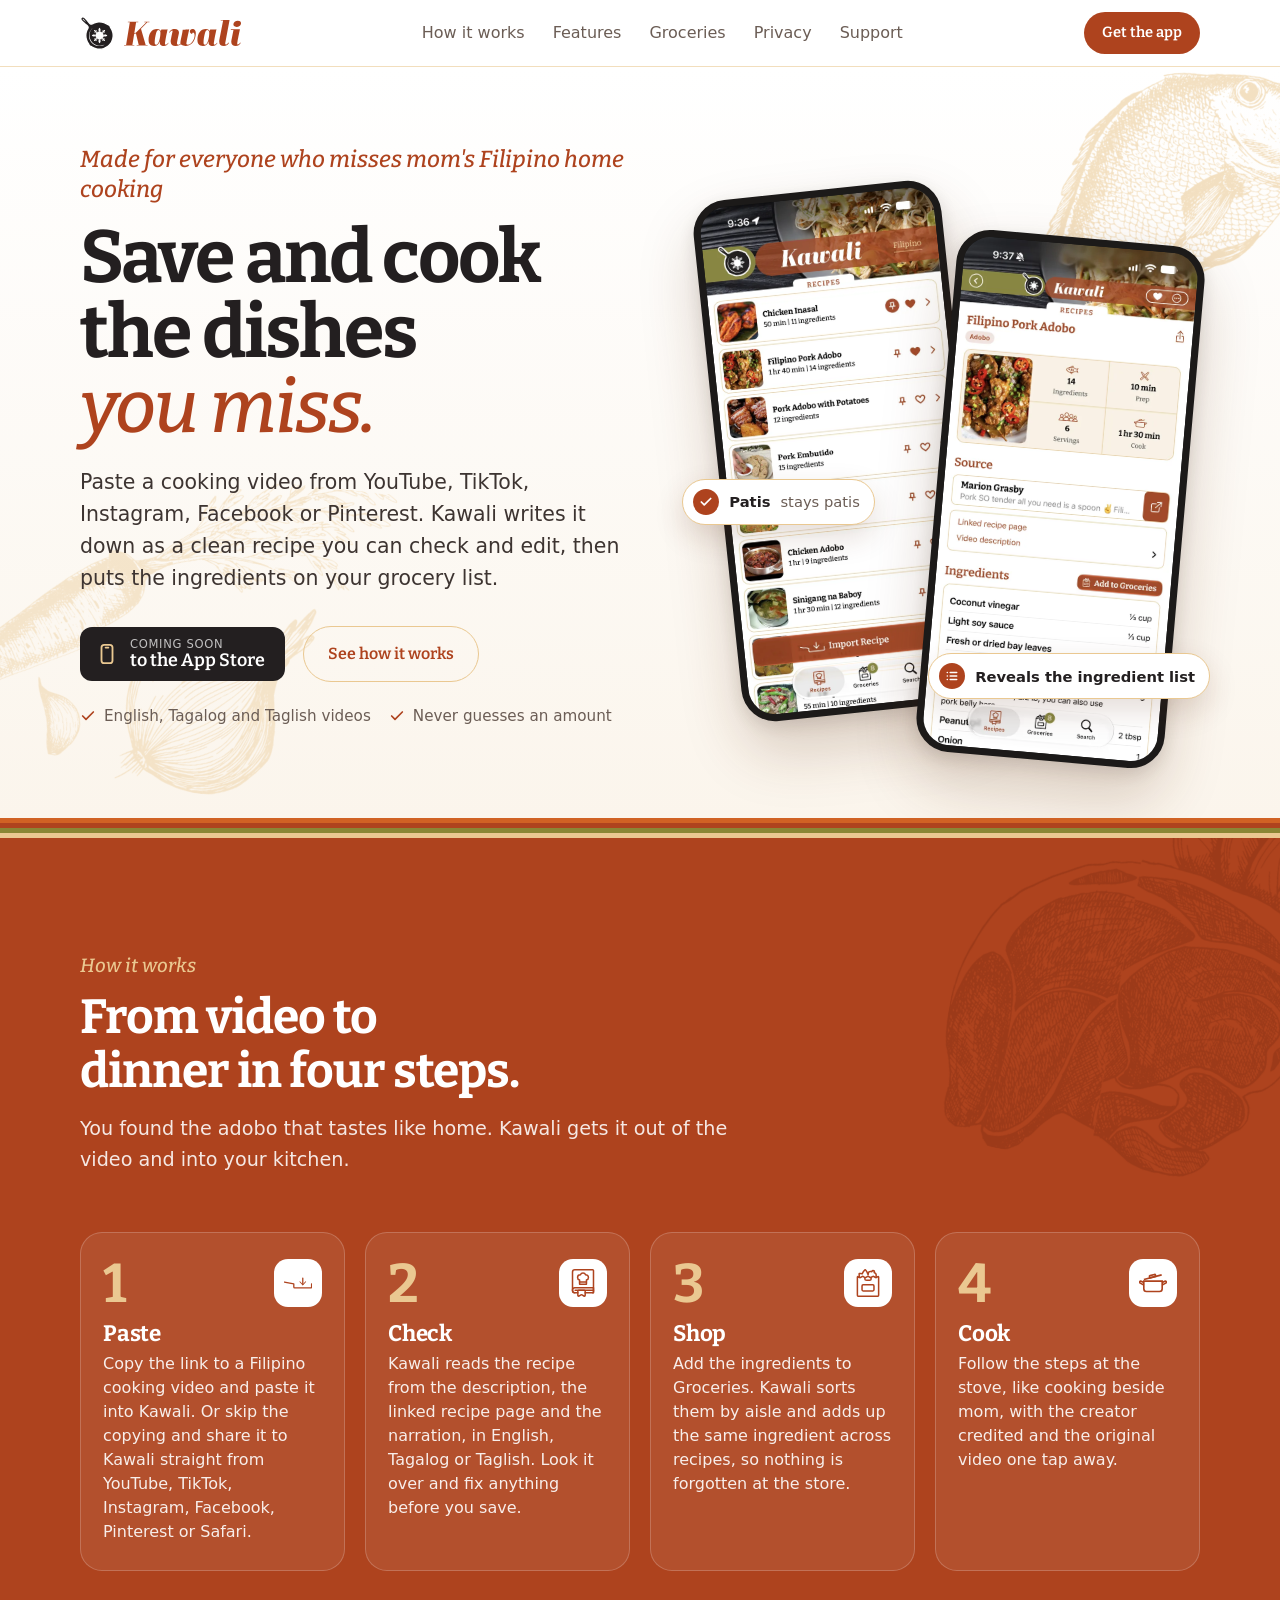
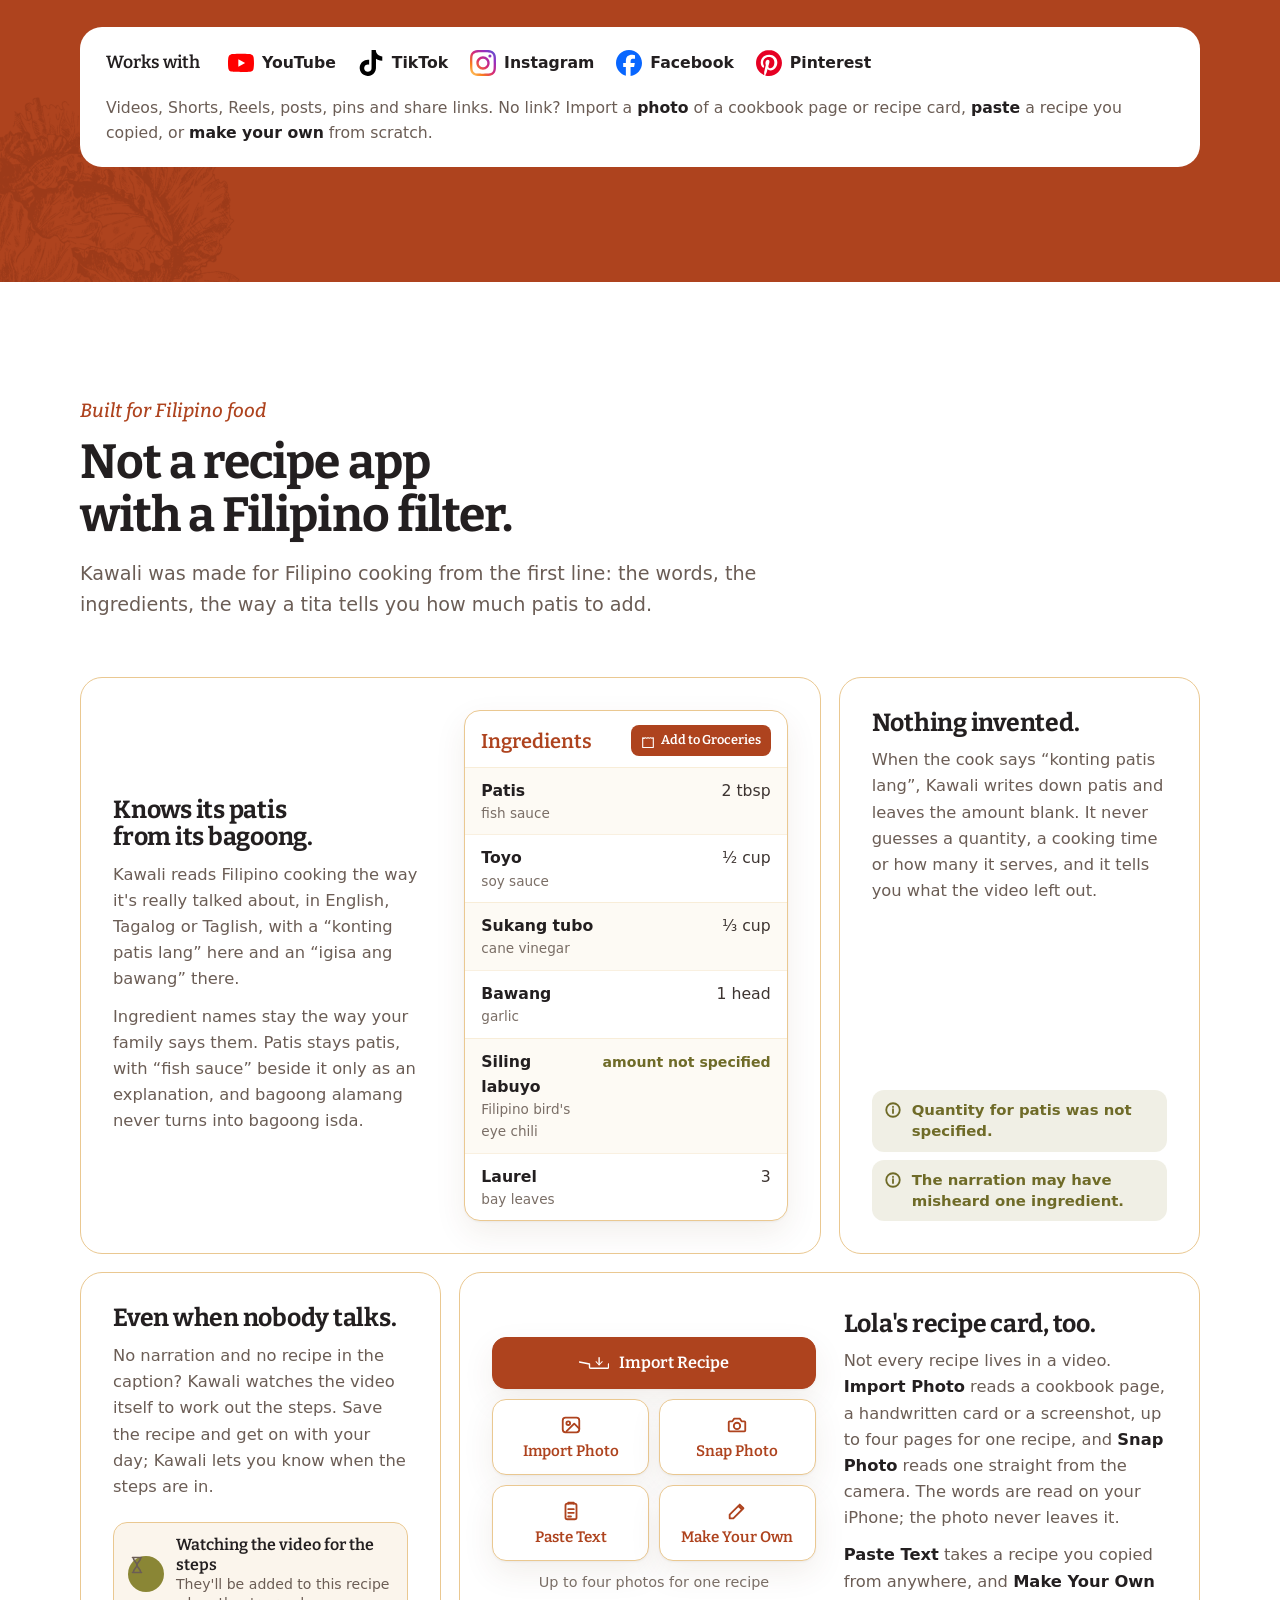
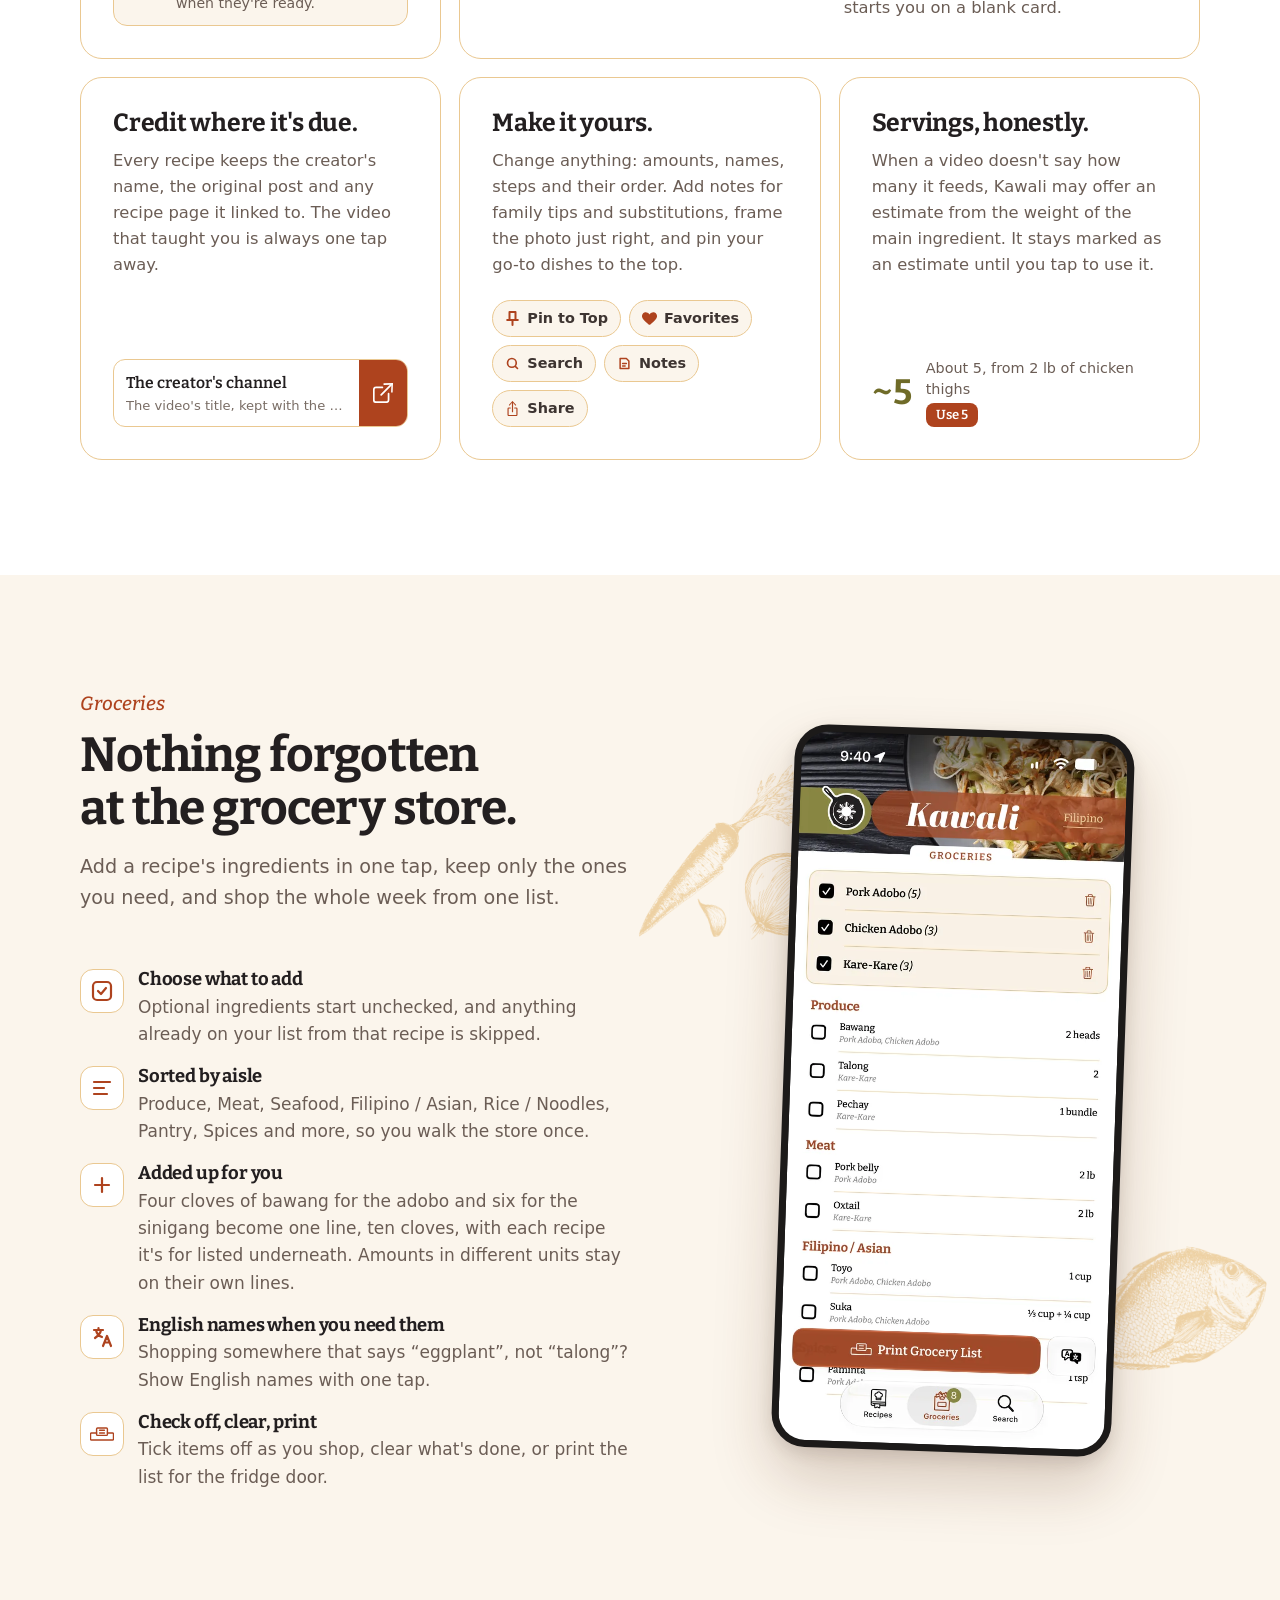
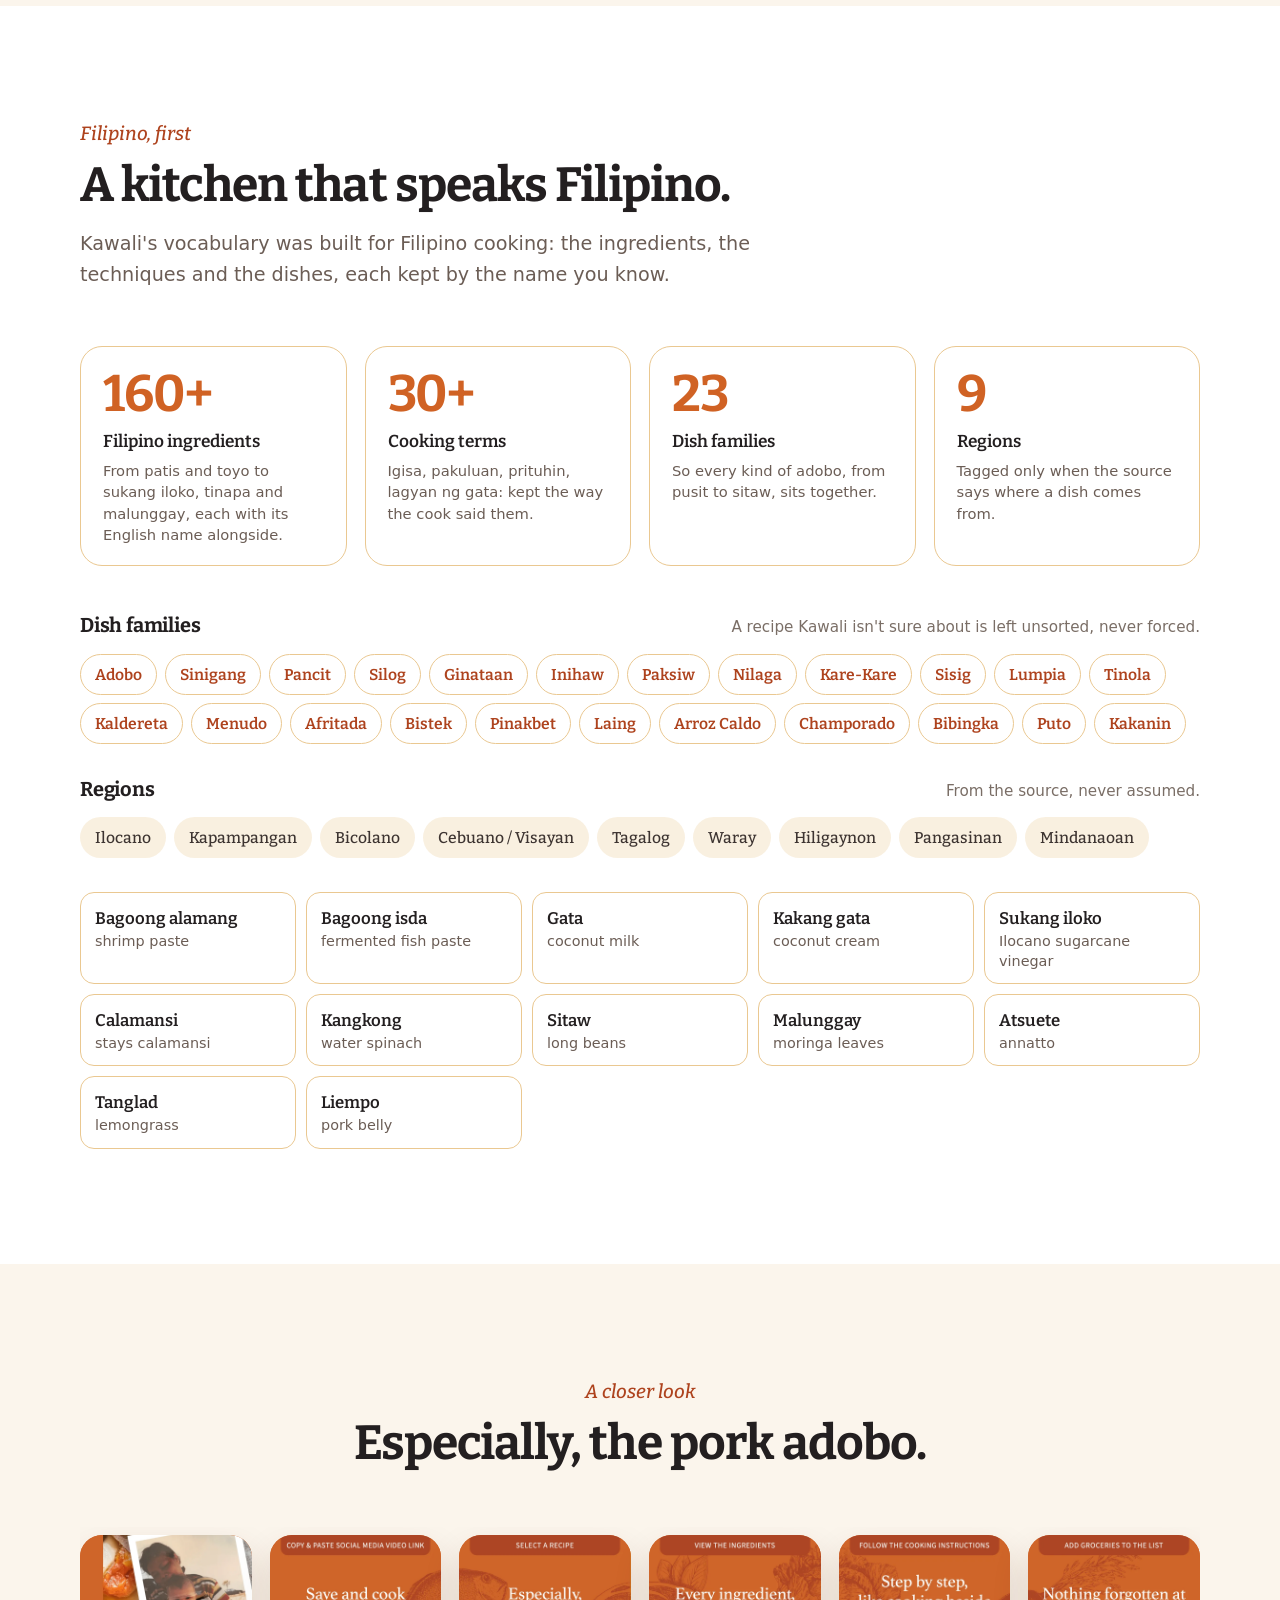
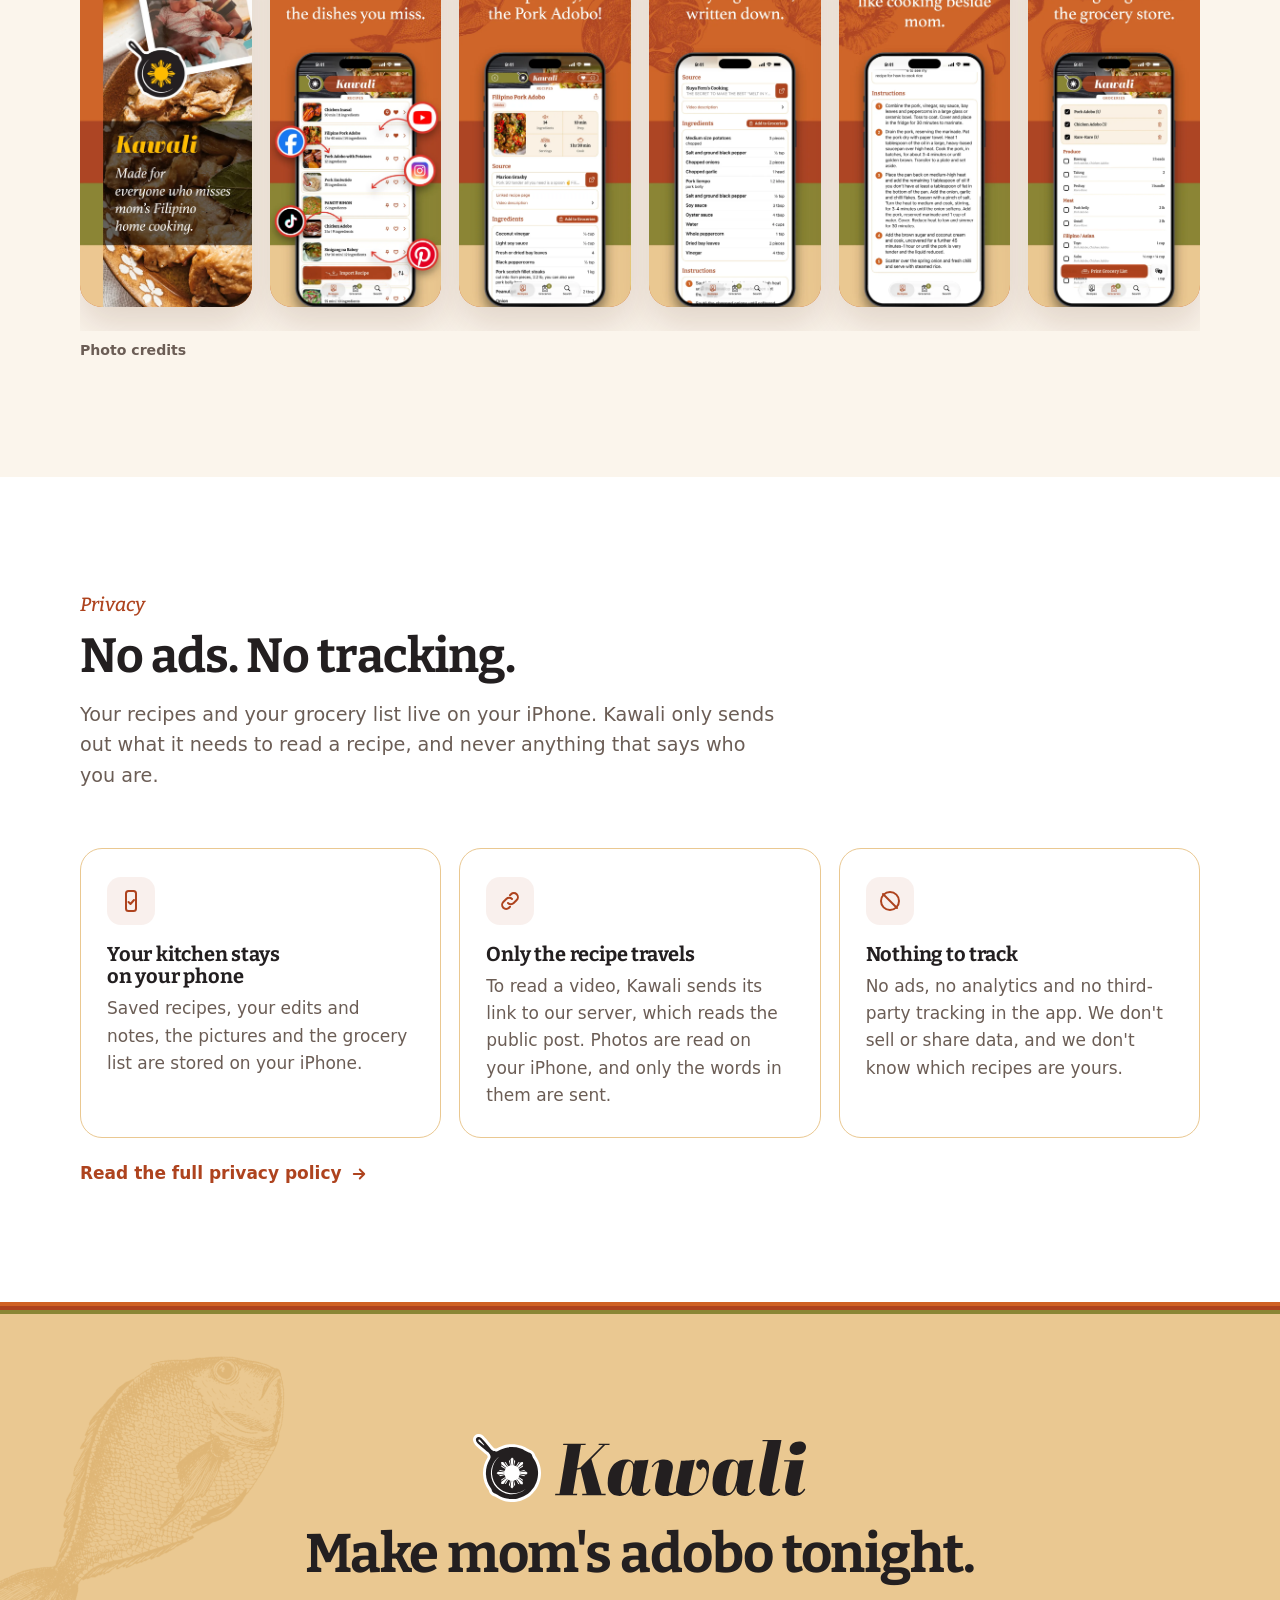
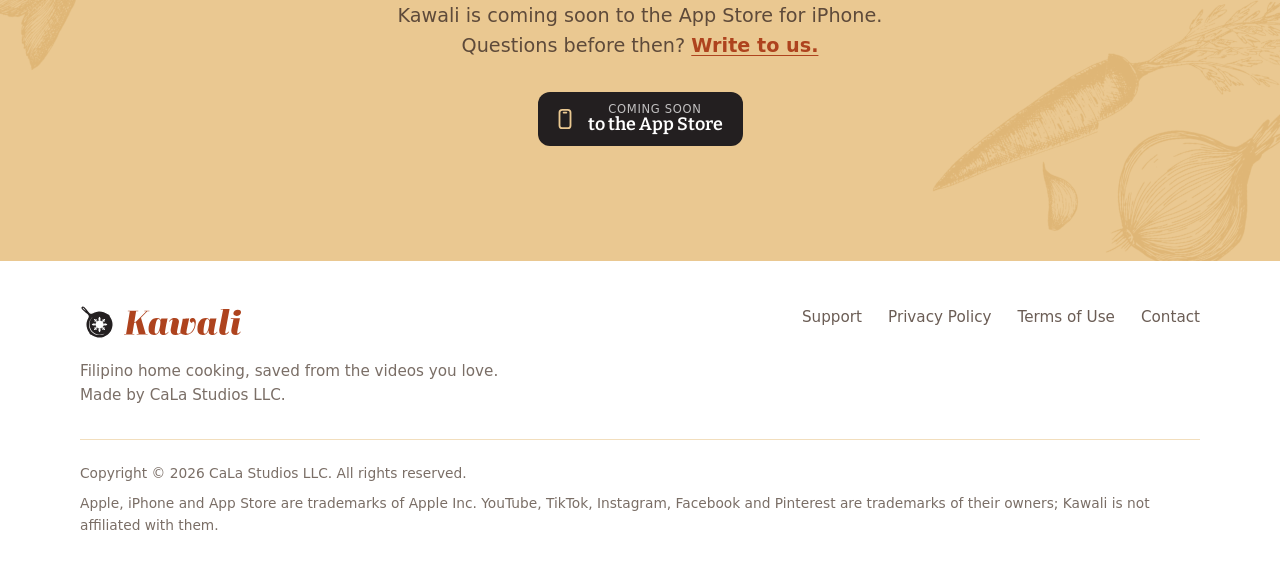
==== index.html @ b2648a49 "Hero: "Paste a cooking video", not "a Filipino cooking video" Kawali started with Filipino dishes bu" ====
<!DOCTYPE html>
<html lang="en">
<head>
  <meta charset="utf-8">
  <meta name="viewport" content="width=device-width, initial-scale=1, viewport-fit=cover">
  <title>Kawali – Save Filipino recipes from cooking videos</title>
  <meta name="description" content="Kawali turns Filipino cooking videos from YouTube, TikTok, Instagram, Facebook and Pinterest into clean recipes you can edit, and a grocery list sorted by aisle. Patis stays patis, and an amount the video never gave is never guessed.">
  <link rel="canonical" href="https://kawali.app/">
  <meta name="theme-color" content="#ffffff">

  <meta property="og:type" content="website">
  <meta property="og:site_name" content="Kawali">
  <meta property="og:title" content="Kawali – Save and cook the Filipino dishes you miss">
  <meta property="og:description" content="Paste a Filipino cooking video and Kawali writes it down as a clean recipe, then puts the ingredients on your grocery list. Made for everyone who misses mom's home cooking.">
  <meta property="og:url" content="https://kawali.app/">
  <meta property="og:image" content="https://kawali.app/assets/img/og-image.jpg">
  <meta property="og:image:width" content="1200">
  <meta property="og:image:height" content="630">
  <meta property="og:image:alt" content="Kawali: save and cook the Filipino dishes you miss, shown on an iPhone with a Filipino Pork Adobo recipe">
  <meta name="twitter:card" content="summary_large_image">
  <meta name="twitter:title" content="Kawali – Save and cook the Filipino dishes you miss">
  <meta name="twitter:description" content="Filipino cooking videos, turned into recipes you can edit and a grocery list sorted by aisle.">
  <meta name="twitter:image" content="https://kawali.app/assets/img/og-image.jpg">

  <link rel="icon" href="/assets/img/icon-32.png" sizes="32x32" type="image/png">
  <link rel="icon" href="/assets/img/icon-16.png" sizes="16x16" type="image/png">
  <link rel="apple-touch-icon" href="/assets/img/icon-180.png">
  <link rel="manifest" href="/site.webmanifest">
  <link rel="preload" href="/assets/fonts/bitter-bold.woff2" as="font" type="font/woff2" crossorigin>
  <link rel="preload" href="/assets/fonts/bitter-medium-italic.woff2" as="font" type="font/woff2" crossorigin>
  <link rel="stylesheet" href="/assets/css/site.css">

  <script type="application/ld+json">
  {
    "@context": "https://schema.org",
    "@type": "SoftwareApplication",
    "name": "Kawali",
    "operatingSystem": "iOS 26.2 or later",
    "applicationCategory": "LifestyleApplication",
    "description": "Kawali turns Filipino cooking videos from YouTube, TikTok, Instagram, Facebook and Pinterest into structured, editable recipes and a grocery checklist, keeping Filipino ingredient names and never inventing amounts the source did not give.",
    "url": "https://kawali.app/",
    "image": "https://kawali.app/assets/img/icon-512.png",
    "author": { "@type": "Organization", "name": "CaLa Studios LLC", "email": "support@calastudios.app" }
  }
  </script>
</head>
<body>
  <a class="skip-link" href="#main">Skip to content</a>

  <header class="site-header">
    <div class="container nav">
      <a class="nav-brand logo" href="/" aria-label="Kawali home">
        <img class="logo-pan" src="/assets/img/pan.svg" alt="" width="34" height="34">
        <span class="wordmark" role="img" aria-label="Kawali"></span>
      </a>
      <ul class="nav-links" id="nav-links">
        <li><a href="#how">How it works</a></li>
        <li><a href="#features">Features</a></li>
        <li><a href="#groceries">Groceries</a></li>
        <li><a href="#privacy">Privacy</a></li>
        <li><a href="/support">Support</a></li>
      </ul>
      <div class="nav-cta">
        <a class="btn btn-primary btn-sm" href="#download">Get the app</a>
        <button class="nav-toggle" type="button" aria-controls="nav-links" aria-expanded="false" aria-label="Menu"><span></span></button>
      </div>
    </div>
  </header>

  <main id="main">

    <!-- ============ Hero ============ -->
    <section class="hero">
      <div class="hero-bg" aria-hidden="true">
        <span class="sketch sketch--fish"></span>
        <span class="sketch sketch--produce"></span>
      </div>
      <div class="container hero-grid">
        <div class="hero-copy">
          <span class="eyebrow">Made for everyone who misses mom's Filipino home cooking</span>
          <h1>Save and cook the dishes <span class="accent">you miss.</span></h1>
          <p class="hero-sub">Paste a cooking video from YouTube, TikTok, Instagram, Facebook or Pinterest. Kawali writes it down as a clean recipe you can check and edit, then puts the ingredients on your grocery list.</p>
          <div class="hero-cta">
            <span class="store-soon" data-store>
              <svg viewBox="0 0 24 24" fill="none" stroke="currentColor" stroke-width="2" stroke-linecap="round" stroke-linejoin="round" aria-hidden="true"><rect x="6" y="2" width="12" height="20" rx="3"/><path d="M10.5 5h3"/></svg>
              <span><small>Coming soon</small><strong>to the App Store</strong></span>
            </span>
            <a class="btn btn-ghost" href="#how">See how it works</a>
          </div>
          <ul class="hero-meta">
            <li><svg viewBox="0 0 24 24" fill="none" stroke="currentColor" stroke-width="2.5" stroke-linecap="round" stroke-linejoin="round" aria-hidden="true"><path d="M20 6 9 17l-5-5"/></svg>English, Tagalog and Taglish videos</li>
            <li><svg viewBox="0 0 24 24" fill="none" stroke="currentColor" stroke-width="2.5" stroke-linecap="round" stroke-linejoin="round" aria-hidden="true"><path d="M20 6 9 17l-5-5"/></svg>Never guesses an amount</li>
          </ul>
        </div>
        <div class="hero-visual" aria-hidden="true">
          <div class="phone phone--a"><img src="/assets/img/screen-home.webp" alt="" width="600" height="1304" fetchpriority="high"></div>
          <div class="phone phone--b"><img src="/assets/img/screen-recipe.webp" alt="" width="600" height="1304" fetchpriority="high"></div>
          <div class="chip chip--tl"><span class="dot"><svg viewBox="0 0 24 24" fill="none" stroke="currentColor" stroke-width="3" stroke-linecap="round" stroke-linejoin="round"><path d="M20 6 9 17l-5-5"/></svg></span>Patis <em>stays patis</em></div>
          <div class="chip chip--br"><span class="dot"><svg viewBox="0 0 24 24" fill="none" stroke="currentColor" stroke-width="2.8" stroke-linecap="round" stroke-linejoin="round"><path d="M9 6h11M9 12h11M9 18h11M4 6h.01M4 12h.01M4 18h.01"/></svg></span>Reveals the ingredient list</div>
        </div>
      </div>
    </section>
    <div class="stripes" aria-hidden="true"></div>

    <!-- ============ Four steps ============ -->
    <section class="section steps" id="how">
      <span class="sketch sketch--pork" aria-hidden="true"></span>
      <span class="sketch sketch--cabbage" aria-hidden="true"></span>
      <div class="container">
        <div class="section-head">
          <span class="eyebrow eyebrow--light">How it works</span>
          <h2 class="title">From video to dinner in four steps.</h2>
          <p class="lede">You found the adobo that tastes like home. Kawali gets it out of the video and into your kitchen.</p>
        </div>
        <ol class="steps-grid">
          <li class="step reveal">
            <div class="step-head">
              <span class="step-num">1</span>
              <span class="step-icon"><svg aria-hidden="true" viewBox="0 0 150.49 57.16"><path fill="none" stroke="currentColor" stroke-linecap="round" stroke-linejoin="round" stroke-width="7" d="M148.24,33.3v16.4c0,2.88-2.33,5.21-5.21,5.21H57.9c-2.88,0-5.21-2.33-5.21-5.21v-16.4L2.25,23.44"/><line fill="none" stroke="currentColor" stroke-linecap="round" stroke-linejoin="round" stroke-width="7" x1="100.91" y1="2.25" x2="100.91" y2="36.85"/><polygon fill="currentColor" points="82.5 21.94 85.8 18.87 100.9 35.12 116.01 18.87 119.31 21.94 100.9 41.73 82.5 21.94"/></svg></span>
            </div>
            <h3>Paste</h3>
            <p>Copy the link to a Filipino cooking video and paste it into Kawali. Or skip the copying and share it to Kawali straight from YouTube, TikTok, Instagram, Facebook, Pinterest or Safari.</p>
          </li>
          <li class="step reveal">
            <div class="step-head">
              <span class="step-num">2</span>
              <span class="step-icon"><svg aria-hidden="true" viewBox="0 0 50.84 63.32"><path stroke-linejoin="round" fill="none" stroke="currentColor" stroke-linecap="round" stroke-width="3.42" d="M47.25,53.93c1.04,0,1.89-.84,1.89-1.89V3.64c0-1.07-.86-1.93-1.93-1.93H6.89C4.03,1.71,1.71,4.03,1.71,6.89v41.85c0,2.86,2.32,5.19,5.19,5.19"/><path stroke-linejoin="round" fill="none" stroke="currentColor" stroke-linecap="round" stroke-width="3.42" d="M30.37,53.93h18.76v-11.74H6.82c-2.83,0-5.12,2.29-5.12,5.12v1.4c0,2.89,2.34,5.23,5.23,5.23h6.81"/><line fill="none" stroke="currentColor" stroke-linecap="round" stroke-width="3.42" x1="49.14" y1="48.06" x2="7.69" y2="48.06"/><path fill="none" stroke="currentColor" stroke-linecap="round" stroke-width="3.42" d="M28.34,61.62l-5.08-2.93c-.74-.43-1.66-.43-2.41,0l-5.08,2.93c-1.12,0-2.03-.91-2.03-2.03v-9.5c0-1.12.91-2.03,2.03-2.03h12.57c1.12,0,2.03.91,2.03,2.03v9.5c0,1.12-.91,2.03-2.03,2.03Z"/><path stroke-linejoin="round" fill="none" stroke="currentColor" stroke-linecap="round" stroke-width="3.42" d="M37.71,19.12c0-3.39-2.75-6.14-6.14-6.14-.12,0-.24.01-.36.02-.85-2.38-3.11-4.08-5.78-4.08s-4.93,1.7-5.78,4.08c-.12,0-.24-.02-.36-.02-3.39,0-6.14,2.75-6.14,6.14,0,2.83,1.91,5.2,4.52,5.92v9.47h15.54v-9.47c2.6-.71,4.52-3.09,4.52-5.92Z"/><line stroke-linejoin="round" fill="none" stroke="currentColor" stroke-linecap="round" stroke-width="3.42" x1="17.65" y1="29.66" x2="33.19" y2="29.66"/></svg></span>
            </div>
            <h3>Check</h3>
            <p>Kawali reads the recipe from the description, the linked recipe page and the narration, in English, Tagalog or Taglish. Look it over and fix anything before you save.</p>
          </li>
          <li class="step reveal">
            <div class="step-head">
              <span class="step-num">3</span>
              <span class="step-icon"><svg aria-hidden="true" viewBox="0 0 51.46 63.32"><path fill="none" stroke="currentColor" stroke-linecap="round" stroke-linejoin="round" stroke-width="3.42" d="M6.58,18.71c-.7-2.8-1.27-5.57-.66-8.53,2.33-.35,4.5-.12,6.87.35,1.08-3.24,3.08-5.98,5.58-8.36.57-.54,1.24-.65,1.84-.08,2.37,2.21,4.64,7.78,5.8,10.78.44-6.89,4.13-7.02,4.13-7.02,1.96-.44,2.15.03,4.09.32.31-.8,1.93-2.72,2.67-2.88.35-.08,3.38,1.5,3.29,1.82-.1.37,0,2.39-.4,3.03,2.27,1.09,3.93,1.51,4.19,3.88.51,2.22.14,4.86-.03,7.02"/><path fill="none" stroke="currentColor" stroke-linecap="round" stroke-linejoin="round" stroke-width="3.42" d="M1.71,59.61c0,1.1.9,2.01,2.01,2.01h44.03c1.1,0,2.01-.9,2.01-2.01V18.17c0-1.1-.79-1.57-1.75-1.03l-2.74,1.53c-.96.54-2.53.52-3.48-.05l-2.42-1.44c-.95-.56-2.51-.58-3.47-.03l-2.63,1.5c-.96.55-2.52.53-3.46-.04l-2.34-1.41c-.95-.57-2.5-.58-3.45-.02l-2.88,1.69c-.95.56-2.49.52-3.41-.09l-2.29-1.51c-.92-.61-2.43-.6-3.35,0l-2.78,1.85c-.92.61-2.41.6-3.32-.03l-2.61-1.8c-.91-.63-1.65-.24-1.65.87v41.44Z"/><path fill="none" stroke="currentColor" stroke-linecap="round" stroke-linejoin="round" stroke-width="3.42" d="M18.99,19.62c-.12,0-.23.05-.23.12v3.63c0,2.12,1.66,2.12,3.91,2.12h7.02c2.16,0,2.99-.95,2.99-2.12v-3.66c0-.05-.07-.09-.17-.09"/><rect fill="none" stroke="currentColor" stroke-linecap="round" stroke-linejoin="round" stroke-width="3.42" x="12.23" y="35.8" width="26.99" height="13.8" rx="2.41" ry="2.41"/></svg></span>
            </div>
            <h3>Shop</h3>
            <p>Add the ingredients to Groceries. Kawali sorts them by aisle and adds up the same ingredient across recipes, so nothing is forgotten at the store.</p>
          </li>
          <li class="step reveal">
            <div class="step-head">
              <span class="step-num">4</span>
              <span class="step-icon"><svg aria-hidden="true" viewBox="0 0 75.43 49.55"><path fill="none" stroke="currentColor" stroke-width="4.4" d="M12.97,19.69h49.48v20.82c0,4-3.24,7.24-7.24,7.24H20.21c-4,0-7.24-3.24-7.24-7.24v-20.82h0Z"/><path fill="none" stroke="currentColor" stroke-width="4.4" d="M12.97,29.98l-9.61-4.88c-1.41-.71-1.97-2.43-1.26-3.84h0c.71-1.41,2.43-1.97,3.84-1.26l7.02,3.56"/><path fill="none" stroke="currentColor" stroke-width="4.4" d="M62.45,29.98l9.61-4.88c1.41-.71,1.97-2.43,1.26-3.84h0c-.71-1.41-2.43-1.97-3.84-1.26l-7.02,3.56"/><line fill="none" stroke="currentColor" stroke-width="4.4" x1="13.14" y1="15.19" x2="61.06" y2="2.86"/><path fill="none" stroke="currentColor" stroke-width="4.4" d="M30.23,3.31h12.3c1.2,0,2.17.97,2.17,2.17v3.64h-16.64v-3.64c0-1.2.97-2.17,2.17-2.17Z" transform="translate(-.4 9.26) rotate(-14.43)"/></svg></span>
            </div>
            <h3>Cook</h3>
            <p>Follow the steps at the stove, like cooking beside mom, with the creator credited and the original video one tap away.</p>
          </li>
        </ol>

        <div class="works reveal">
          <span class="works-label">Works with</span>
          <ul class="platforms">
            <li><svg style="color:#ff0000" fill="currentColor" aria-hidden="true" viewBox="0 0 24 24"><path d="M23.498 6.186a3.016 3.016 0 0 0-2.122-2.136C19.505 3.545 12 3.545 12 3.545s-7.505 0-9.377.505A3.017 3.017 0 0 0 .502 6.186C0 8.07 0 12 0 12s0 3.93.502 5.814a3.016 3.016 0 0 0 2.122 2.136c1.871.505 9.376.505 9.376.505s7.505 0 9.377-.505a3.015 3.015 0 0 0 2.122-2.136C24 15.93 24 12 24 12s0-3.93-.502-5.814zM9.545 15.568V8.432L15.818 12l-6.273 3.568z"/></svg>YouTube</li>
            <li><svg style="color:#000000" fill="currentColor" aria-hidden="true" viewBox="0 0 24 24"><path d="M12.525.02c1.31-.02 2.61-.01 3.91-.02.08 1.53.63 3.09 1.75 4.17 1.12 1.11 2.7 1.62 4.24 1.79v4.03c-1.44-.05-2.89-.35-4.2-.97-.57-.26-1.1-.59-1.62-.93-.01 2.92.01 5.84-.02 8.75-.08 1.4-.54 2.79-1.35 3.94-1.31 1.92-3.58 3.17-5.91 3.21-1.43.08-2.86-.31-4.08-1.03-2.02-1.19-3.44-3.37-3.65-5.71-.02-.5-.03-1-.01-1.49.18-1.9 1.12-3.72 2.58-4.96 1.66-1.44 3.98-2.13 6.15-1.72.02 1.48-.04 2.96-.04 4.44-.99-.32-2.15-.23-3.02.37-.63.41-1.11 1.04-1.36 1.75-.21.51-.15 1.07-.14 1.61.24 1.64 1.82 3.02 3.5 2.87 1.12-.01 2.19-.66 2.77-1.61.19-.33.4-.67.41-1.06.1-1.79.06-3.57.07-5.36.01-4.03-.01-8.05.02-12.07z"/></svg>TikTok</li>
            <li><svg aria-hidden="true" viewBox="0 0 24 24"><defs><linearGradient id="ig-grad" x1="0" y1="1" x2="1" y2="0"><stop offset="0" stop-color="#feda75"/><stop offset=".25" stop-color="#fa7e1e"/><stop offset=".5" stop-color="#d62976"/><stop offset=".75" stop-color="#962fbf"/><stop offset="1" stop-color="#4f5bd5"/></linearGradient></defs><path fill="url(#ig-grad)" d="M7.0301.084c-1.2768.0602-2.1487.264-2.911.5634-.7888.3075-1.4575.72-2.1228 1.3877-.6652.6677-1.075 1.3368-1.3802 2.127-.2954.7638-.4956 1.6365-.552 2.914-.0564 1.2775-.0689 1.6882-.0626 4.947.0062 3.2586.0206 3.6671.0825 4.9473.061 1.2765.264 2.1482.5635 2.9107.308.7889.72 1.4573 1.388 2.1228.6679.6655 1.3365 1.0743 2.1285 1.38.7632.295 1.6361.4961 2.9134.552 1.2773.056 1.6884.069 4.9462.0627 3.2578-.0062 3.668-.0207 4.9478-.0814 1.28-.0607 2.147-.2652 2.9098-.5633.7889-.3086 1.4578-.72 2.1228-1.3881.665-.6682 1.0745-1.3378 1.3795-2.1284.2957-.7632.4966-1.636.552-2.9124.056-1.2809.0692-1.6898.063-4.948-.0063-3.2583-.021-3.6668-.0817-4.9465-.0607-1.2797-.264-2.1487-.5633-2.9117-.3084-.7889-.72-1.4568-1.3876-2.1228C21.2982 1.33 20.628.9208 19.8378.6165 19.074.321 18.2017.1197 16.9244.0645 15.6471.0093 15.236-.005 11.977.0014 8.718.0076 8.31.0215 7.0301.0839m.1402 21.6932c-1.17-.0509-1.8053-.2453-2.2287-.408-.5606-.216-.96-.4771-1.3819-.895-.422-.4178-.6811-.8186-.9-1.378-.1644-.4234-.3624-1.058-.4171-2.228-.0595-1.2645-.072-1.6442-.079-4.848-.007-3.2037.0053-3.583.0607-4.848.05-1.169.2456-1.805.408-2.2282.216-.5613.4762-.96.895-1.3816.4188-.4217.8184-.6814 1.3783-.9003.423-.1651 1.0575-.3614 2.227-.4171 1.2655-.06 1.6447-.072 4.848-.079 3.2033-.007 3.5835.005 4.8495.0608 1.169.0508 1.8053.2445 2.228.408.5608.216.96.4754 1.3816.895.4217.4194.6816.8176.9005 1.3787.1653.4217.3617 1.056.4169 2.2263.0602 1.2655.0739 1.645.0796 4.848.0058 3.203-.0055 3.5834-.061 4.848-.051 1.17-.245 1.8055-.408 2.2294-.216.5604-.4763.96-.8954 1.3814-.419.4215-.8181.6811-1.3783.9-.4224.1649-1.0577.3617-2.2262.4174-1.2656.0595-1.6448.072-4.8493.079-3.2045.007-3.5825-.006-4.848-.0608M16.953 5.5864A1.44 1.44 0 1 0 18.39 4.144a1.44 1.44 0 0 0-1.437 1.4424M5.8385 12.012c.0067 3.4032 2.7706 6.1557 6.173 6.1493 3.4026-.0065 6.157-2.7701 6.1506-6.1733-.0065-3.4032-2.771-6.1565-6.174-6.1498-3.403.0067-6.156 2.771-6.1496 6.1738M8 12.0077a4 4 0 1 1 4.008 3.9921A3.9996 3.9996 0 0 1 8 12.0077"/></svg>Instagram</li>
            <li><svg style="color:#0866ff" fill="currentColor" aria-hidden="true" viewBox="0 0 24 24"><path d="M9.101 23.691v-7.98H6.627v-3.667h2.474v-1.58c0-4.085 1.848-5.978 5.858-5.978.401 0 .955.042 1.468.103a8.68 8.68 0 0 1 1.141.195v3.325a8.623 8.623 0 0 0-.653-.036 26.805 26.805 0 0 0-.733-.009c-.707 0-1.259.096-1.675.309a1.686 1.686 0 0 0-.679.622c-.258.42-.374.995-.374 1.752v1.297h3.919l-.386 2.103-.287 1.564h-3.246v8.245C19.396 23.238 24 18.179 24 12.044c0-6.627-5.373-12-12-12s-12 5.373-12 12c0 5.628 3.874 10.35 9.101 11.647Z"/></svg>Facebook</li>
            <li><svg style="color:#e60023" fill="currentColor" aria-hidden="true" viewBox="0 0 24 24"><path d="M12.017 0C5.396 0 .029 5.367.029 11.987c0 5.079 3.158 9.417 7.618 11.162-.105-.949-.199-2.403.041-3.439.219-.937 1.406-5.957 1.406-5.957s-.359-.72-.359-1.781c0-1.663.967-2.911 2.168-2.911 1.024 0 1.518.769 1.518 1.688 0 1.029-.653 2.567-.992 3.992-.285 1.193.6 2.165 1.775 2.165 2.128 0 3.768-2.245 3.768-5.487 0-2.861-2.063-4.869-5.008-4.869-3.41 0-5.409 2.562-5.409 5.199 0 1.033.394 2.143.889 2.741.099.12.112.225.085.345-.09.375-.293 1.199-.334 1.363-.053.225-.172.271-.401.165-1.495-.69-2.433-2.878-2.433-4.646 0-3.776 2.748-7.252 7.92-7.252 4.158 0 7.392 2.967 7.392 6.923 0 4.135-2.607 7.462-6.233 7.462-1.214 0-2.354-.629-2.758-1.379l-.749 2.848c-.269 1.045-1.004 2.352-1.498 3.146 1.123.345 2.306.535 3.55.535 6.607 0 11.985-5.365 11.985-11.987C23.97 5.39 18.592.026 11.985.026L12.017 0z"/></svg>Pinterest</li>
          </ul>
          <p class="works-more">Videos, Shorts, Reels, posts, pins and share links. No link? Import a <strong>photo</strong> of a cookbook page or recipe card, <strong>paste</strong> a recipe you copied, or <strong>make your own</strong> from scratch.</p>
        </div>
      </div>
    </section>

    <!-- ============ Features ============ -->
    <section class="section" id="features">
      <div class="container">
        <div class="section-head">
          <span class="eyebrow">Built for Filipino food</span>
          <h2 class="title">Not a recipe app with a Filipino filter.</h2>
          <p class="lede">Kawali was made for Filipino cooking from the first line: the words, the ingredients, the way a tita tells you how much patis to add.</p>
        </div>

        <div class="bento">
          <article class="card span-4 card--split reveal">
            <div class="card-body">
              <h3>Knows its patis from its bagoong.</h3>
              <p>Kawali reads Filipino cooking the way it's really talked about, in English, Tagalog or Taglish, with a “konting patis lang” here and an “igisa ang bawang” there.</p>
              <p>Ingredient names stay the way your family says them. Patis stays patis, with “fish sauce” beside it only as an explanation, and bagoong alamang never turns into bagoong isda.</p>
            </div>
            <div class="mock" role="img" aria-label="An ingredient list in Kawali: patis 2 tablespoons, toyo half a cup, sukang tubo a third of a cup, bawang 1 head, siling labuyo with its amount not specified, and laurel 3, each with its English name underneath">
              <div class="mock-head">
                <span class="mock-title">Ingredients</span>
                <span class="mock-action"><svg aria-hidden="true" viewBox="0 0 51.46 63.32"><path fill="none" stroke="currentColor" stroke-linecap="round" stroke-linejoin="round" stroke-width="5" d="M1.71,59.61c0,1.1.9,2.01,2.01,2.01h44.03c1.1,0,2.01-.9,2.01-2.01V18.17c0-1.1-.79-1.57-1.75-1.03l-2.74,1.53c-.96.54-2.53.52-3.48-.05l-2.42-1.44c-.95-.56-2.51-.58-3.47-.03l-2.63,1.5c-.96.55-2.52.53-3.46-.04l-2.34-1.41c-.95-.57-2.5-.58-3.45-.02l-2.88,1.69c-.95.56-2.49.52-3.41-.09l-2.29-1.51c-.92-.61-2.43-.6-3.35,0l-2.78,1.85c-.92.61-2.41.6-3.32-.03l-2.61-1.8c-.91-.63-1.65-.24-1.65.87v41.44Z"/></svg>Add to Groceries</span>
              </div>
              <ul class="mock-rows">
                <li><span class="mock-name">Patis<span>fish sauce</span></span><span class="mock-amt">2 tbsp</span></li>
                <li><span class="mock-name">Toyo<span>soy sauce</span></span><span class="mock-amt">½ cup</span></li>
                <li><span class="mock-name">Sukang tubo<span>cane vinegar</span></span><span class="mock-amt">⅓ cup</span></li>
                <li><span class="mock-name">Bawang<span>garlic</span></span><span class="mock-amt">1 head</span></li>
                <li><span class="mock-name">Siling labuyo<span>Filipino bird's eye chili</span></span><span class="mock-missing">amount not specified</span></li>
                <li><span class="mock-name">Laurel<span>bay leaves</span></span><span class="mock-amt">3</span></li>
              </ul>
            </div>
          </article>

          <article class="card span-2 reveal">
            <div class="card-body">
              <h3>Nothing invented.</h3>
              <p>When the cook says “konting patis lang”, Kawali writes down patis and leaves the amount blank. It never guesses a quantity, a cooking time or how many it serves, and it tells you what the video left out.</p>
              <div class="notices" aria-label="Examples of what Kawali flags">
                <span class="notice"><svg viewBox="0 0 24 24" fill="none" stroke="currentColor" stroke-width="2.4" stroke-linecap="round" stroke-linejoin="round" aria-hidden="true"><circle cx="12" cy="12" r="9"/><path d="M12 11v5M12 7.5v.5"/></svg>Quantity for patis was not specified.</span>
                <span class="notice"><svg viewBox="0 0 24 24" fill="none" stroke="currentColor" stroke-width="2.4" stroke-linecap="round" stroke-linejoin="round" aria-hidden="true"><circle cx="12" cy="12" r="9"/><path d="M12 11v5M12 7.5v.5"/></svg>The narration may have misheard one ingredient.</span>
              </div>
            </div>
          </article>

          <article class="card span-2 reveal">
            <div class="card-body">
              <h3>Even when nobody talks.</h3>
              <p>No narration and no recipe in the caption? Kawali watches the video itself to work out the steps. Save the recipe and get on with your day; Kawali lets you know when the steps are in.</p>
              <div class="watching-wrap">
                <div class="watching">
                  <span class="watching-icon"><svg viewBox="0 0 24 24" fill="none" stroke="currentColor" stroke-width="2.2" stroke-linecap="round" stroke-linejoin="round" aria-hidden="true"><path d="M6 2h12M6 22h12M7 2c0 5 5 6 5 10s-5 5-5 10M17 2c0 5-5 6-5 10s5 5 5 10"/></svg></span>
                  <div><strong>Watching the video for the steps</strong><span>They'll be added to this recipe when they're ready.</span></div>
                </div>
              </div>
            </div>
          </article>

          <article class="card span-4 card--split card--split-rev reveal">
            <div class="card-body">
              <h3>Lola's recipe card, too.</h3>
              <p>Not every recipe lives in a video. <strong>Import Photo</strong> reads a cookbook page, a handwritten card or a screenshot, up to four pages for one recipe, and <strong>Snap Photo</strong> reads one straight from the camera. The words are read on your iPhone; the photo never leaves it.</p>
              <p><strong>Paste Text</strong> takes a recipe you copied from anywhere, and <strong>Make Your Own</strong> starts you on a blank card.</p>
            </div>
            <div class="import-ways" aria-hidden="true">
              <span class="import-way import-way--wide"><svg viewBox="0 0 150.49 57.16"><path fill="none" stroke="currentColor" stroke-linecap="round" stroke-linejoin="round" stroke-width="7" d="M148.24,33.3v16.4c0,2.88-2.33,5.21-5.21,5.21H57.9c-2.88,0-5.21-2.33-5.21-5.21v-16.4L2.25,23.44"/><line fill="none" stroke="currentColor" stroke-linecap="round" stroke-width="7" x1="100.91" y1="2.25" x2="100.91" y2="36.85"/><polygon fill="currentColor" points="82.5 21.94 85.8 18.87 100.9 35.12 116.01 18.87 119.31 21.94 100.9 41.73 82.5 21.94"/></svg>Import Recipe</span>
              <span class="import-way"><svg viewBox="0 0 24 24" fill="none" stroke="currentColor" stroke-width="2" stroke-linecap="round" stroke-linejoin="round"><rect x="3" y="4" width="18" height="16" rx="3"/><circle cx="9" cy="10" r="2"/><path d="m21 16-5.5-5.5L7 19"/></svg>Import Photo</span>
              <span class="import-way"><svg viewBox="0 0 24 24" fill="none" stroke="currentColor" stroke-width="2" stroke-linecap="round" stroke-linejoin="round"><path d="M4 8h3l2-3h6l2 3h3a1 1 0 0 1 1 1v9a1 1 0 0 1-1 1H4a1 1 0 0 1-1-1V9a1 1 0 0 1 1-1z"/><circle cx="12" cy="13" r="3.5"/></svg>Snap Photo</span>
              <span class="import-way"><svg viewBox="0 0 24 24" fill="none" stroke="currentColor" stroke-width="2" stroke-linecap="round" stroke-linejoin="round"><rect x="6" y="4" width="12" height="17" rx="2"/><path d="M9 4V3h6v1M9 10h6M9 14h6M9 18h3"/></svg>Paste Text</span>
              <span class="import-way"><svg viewBox="0 0 24 24" fill="none" stroke="currentColor" stroke-width="2" stroke-linecap="round" stroke-linejoin="round"><path d="M4 20h4L19 9l-4-4L4 16v4zM13.5 6.5l4 4"/></svg>Make Your Own</span>
              <p class="import-note">Up to four photos for one recipe</p>
            </div>
          </article>

          <article class="card span-2 reveal">
            <div class="card-body">
              <h3>Credit where it's due.</h3>
              <p>Every recipe keeps the creator's name, the original post and any recipe page it linked to. The video that taught you is always one tap away.</p>
              <div class="source-demo" aria-hidden="true">
                <div class="source-box">
                  <div><strong>The creator's channel</strong><span>The video's title, kept with the recipe</span></div>
                  <i><svg viewBox="0 0 57.26 57.26"><path fill="none" stroke="currentColor" stroke-linecap="round" stroke-linejoin="round" stroke-width="5" d="M44.58,30.42v18.16c0,3.54-2.87,6.42-6.42,6.42H8.67c-3.54,0-6.42-2.87-6.42-6.42v-29.49c0-3.54,2.87-6.42,6.42-6.42h18.16"/><line fill="none" stroke="currentColor" stroke-linecap="round" stroke-width="5" x1="23.42" y1="33.83" x2="53.79" y2="3.46"/><polygon fill="currentColor" points="56.27 27.11 51.76 26.95 52.57 4.69 30.31 5.5 30.15 .98 57.26 0 56.27 27.11"/></svg></i>
                </div>
              </div>
            </div>
          </article>

          <article class="card span-2 reveal">
            <div class="card-body">
              <h3>Make it yours.</h3>
              <p>Change anything: amounts, names, steps and their order. Add notes for family tips and substitutions, frame the photo just right, and pin your go-to dishes to the top.</p>
              <ul class="pills" aria-label="Ways to keep your recipes">
                <li class="pill"><svg aria-hidden="true" viewBox="0 0 34.4 40.81"><rect fill="none" stroke="currentColor" stroke-linecap="round" stroke-linejoin="round" stroke-width="5.46" x="9.06" y="2.73" width="16.28" height="21.56"/><line fill="none" stroke="currentColor" stroke-linecap="round" stroke-width="5.46" x1="2.73" y1="24.29" x2="31.67" y2="24.29"/><line fill="none" stroke="currentColor" stroke-linecap="round" stroke-width="5.46" x1="17.2" y1="38.08" x2="17.2" y2="24.29"/></svg>Pin to Top</li>
                <li class="pill"><svg aria-hidden="true" viewBox="0 0 59.99 50.74"><path fill="currentColor" stroke="currentColor" stroke-linejoin="round" stroke-width="6.79" d="M47.41,3.69c-10.8-2.15-16.12,8.26-17.41,10.44-1.29-2.19-6.61-12.59-17.41-10.44C4.02,5.39,2.4,14.73,3.88,19.76c3.26,11.12,14.85,18.93,26.12,27.59,11.27-8.65,22.85-16.46,26.12-27.59,1.48-5.03-.14-14.37-8.71-16.08Z"/></svg>Favorites</li>
                <li class="pill"><svg viewBox="0 0 24 24" fill="none" stroke="currentColor" stroke-width="2.6" stroke-linecap="round" stroke-linejoin="round" aria-hidden="true"><circle cx="11" cy="11" r="7"/><path d="m20 20-3.5-3.5"/></svg>Search</li>
                <li class="pill"><svg viewBox="0 0 24 24" fill="none" stroke="currentColor" stroke-width="2.4" stroke-linecap="round" stroke-linejoin="round" aria-hidden="true"><path d="M5 4h10l4 4v12H5z"/><path d="M9 12h6M9 16h4"/></svg>Notes</li>
                <li class="pill"><svg aria-hidden="true" viewBox="0 0 58.47 89.49"><path fill="none" stroke="currentColor" stroke-linecap="round" stroke-linejoin="round" stroke-width="7" d="M42.27,41.55h8.47c2.76,0,5,2.24,5,5v35.21c0,2.76-2.24,5-5,5H7.73c-2.76,0-5-2.24-5-5v-35.21c0-2.76,2.24-5,5-5h8.47"/><line fill="none" stroke="currentColor" stroke-linecap="round" stroke-width="7" x1="29.24" y1="64.16" x2="29.24" y2="5.92"/><polygon fill="currentColor" points="51.57 24.01 47.57 27.74 29.24 8.02 10.91 27.74 6.91 24.01 29.24 0 51.57 24.01"/></svg>Share</li>
              </ul>
            </div>
          </article>

          <article class="card span-2 reveal">
            <div class="card-body">
              <h3>Servings, honestly.</h3>
              <p>When a video doesn't say how many it feeds, Kawali may offer an estimate from the weight of the main ingredient. It stays marked as an estimate until you tap to use it.</p>
              <div class="serving-demo" aria-hidden="true">
                <span class="serving-est">~5</span>
                <p>About 5, from 2 lb of chicken thighs<br><span class="serving-use">Use 5</span></p>
              </div>
            </div>
          </article>
        </div>
      </div>
    </section>

    <!-- ============ Groceries ============ -->
    <section class="section section--alt" id="groceries">
      <div class="container groc-grid">
        <div>
          <div class="section-head">
            <span class="eyebrow">Groceries</span>
            <h2 class="title">Nothing forgotten at the grocery store.</h2>
            <p class="lede">Add a recipe's ingredients in one tap, keep only the ones you need, and shop the whole week from one list.</p>
          </div>
          <ul class="groc-points">
            <li class="reveal">
              <span class="pt-icon"><svg viewBox="0 0 24 24" fill="none" stroke="currentColor" stroke-width="2.2" stroke-linecap="round" stroke-linejoin="round" aria-hidden="true"><rect x="3" y="3" width="18" height="18" rx="4"/><path d="m8 12 3 3 5-6"/></svg></span>
              <div><h3>Choose what to add</h3><p>Optional ingredients start unchecked, and anything already on your list from that recipe is skipped.</p></div>
            </li>
            <li class="reveal">
              <span class="pt-icon"><svg viewBox="0 0 24 24" fill="none" stroke="currentColor" stroke-width="2.2" stroke-linecap="round" stroke-linejoin="round" aria-hidden="true"><path d="M4 6h16M4 12h10M4 18h13"/></svg></span>
              <div><h3>Sorted by aisle</h3><p>Produce, Meat, Seafood, Filipino / Asian, Rice / Noodles, Pantry, Spices and more, so you walk the store once.</p></div>
            </li>
            <li class="reveal">
              <span class="pt-icon"><svg viewBox="0 0 24 24" fill="none" stroke="currentColor" stroke-width="2.2" stroke-linecap="round" stroke-linejoin="round" aria-hidden="true"><path d="M12 5v14M5 12h14"/></svg></span>
              <div><h3>Added up for you</h3><p>Four cloves of bawang for the adobo and six for the sinigang become one line, ten cloves, with each recipe it's for listed underneath. Amounts in different units stay on their own lines.</p></div>
            </li>
            <li class="reveal">
              <span class="pt-icon"><svg viewBox="0 0 24 24" fill="none" stroke="currentColor" stroke-width="2.2" stroke-linecap="round" stroke-linejoin="round" aria-hidden="true"><path d="M4 5h9M8.5 3v2M6 5c.5 3 3 6 6 7M11 5c-.5 3-3 6-6 8"/><path d="m13 21 4-10 4 10M14.5 17.5h5"/></svg></span>
              <div><h3>English names when you need them</h3><p>Shopping somewhere that says “eggplant”, not “talong”? Show English names with one tap.</p></div>
            </li>
            <li class="reveal">
              <span class="pt-icon"><svg aria-hidden="true" viewBox="0 0 102.86 56.43"><path fill="none" stroke="currentColor" stroke-linecap="round" stroke-linejoin="round" stroke-width="6" d="M74.61,24.18h22.2c2.1,0,3.8,1.7,3.8,3.8v22.41c0,2.1-1.7,3.8-3.8,3.8H6.05c-2.1,0-3.8-1.7-3.8-3.8v-22.41c0-2.1,1.7-3.8,3.8-3.8h22.2"/><rect fill="none" stroke="currentColor" stroke-linecap="round" stroke-linejoin="round" stroke-width="6" x="28.24" y="2.25" width="46.37" height="31.9" rx="4.04" ry="4.04"/><line fill="none" stroke="currentColor" stroke-linecap="round" stroke-width="6" x1="41.08" y1="12.46" x2="61.78" y2="12.46"/><line fill="none" stroke="currentColor" stroke-linecap="round" stroke-width="6" x1="41.08" y1="24.18" x2="61.78" y2="24.18"/></svg></span>
              <div><h3>Check off, clear, print</h3><p>Tick items off as you shop, clear what's done, or print the list for the fridge door.</p></div>
            </li>
          </ul>
        </div>
        <div class="groc-phone">
          <span class="sketch sketch--produce" aria-hidden="true"></span>
          <span class="sketch sketch--fish" aria-hidden="true"></span>
          <div class="phone"><img src="/assets/img/screen-groceries.webp" alt="The Kawali grocery list: Pork Adobo, Chicken Adobo and Kare-Kare added, with bawang, talong and pechay under Produce, pork belly and oxtail under Meat, and toyo and suka under Filipino / Asian, each showing the recipes it's for" width="600" height="1304" loading="lazy"></div>
        </div>
      </div>
    </section>

    <!-- ============ Filipino food ============ -->
    <section class="section" id="filipino">
      <div class="container">
        <div class="section-head">
          <span class="eyebrow">Filipino, first</span>
          <h2 class="title">A kitchen that speaks Filipino.</h2>
          <p class="lede">Kawali's vocabulary was built for Filipino cooking: the ingredients, the techniques and the dishes, each kept by the name you know.</p>
        </div>

        <ul class="stats reveal">
          <li class="stat"><b>160+</b><span>Filipino ingredients</span><small>From patis and toyo to sukang iloko, tinapa and malunggay, each with its English name alongside.</small></li>
          <li class="stat"><b>30+</b><span>Cooking terms</span><small>Igisa, pakuluan, prituhin, lagyan ng gata: kept the way the cook said them.</small></li>
          <li class="stat"><b>23</b><span>Dish families</span><small>So every kind of adobo, from pusit to sitaw, sits together.</small></li>
          <li class="stat"><b>9</b><span>Regions</span><small>Tagged only when the source says where a dish comes from.</small></li>
        </ul>

        <div class="chip-group reveal">
          <div class="chip-head"><h3>Dish families</h3><p>A recipe Kawali isn't sure about is left unsorted, never forced.</p></div>
          <ul class="chips" aria-label="Dish families">
            <li>Adobo</li><li>Sinigang</li><li>Pancit</li><li>Silog</li><li>Ginataan</li><li>Inihaw</li><li>Paksiw</li><li>Nilaga</li><li>Kare-Kare</li><li>Sisig</li><li>Lumpia</li><li>Tinola</li><li>Kaldereta</li><li>Menudo</li><li>Afritada</li><li>Bistek</li><li>Pinakbet</li><li>Laing</li><li>Arroz Caldo</li><li>Champorado</li><li>Bibingka</li><li>Puto</li><li>Kakanin</li>
          </ul>
        </div>

        <div class="chip-group reveal">
          <div class="chip-head"><h3>Regions</h3><p>From the source, never assumed.</p></div>
          <ul class="chips chips--regions" aria-label="Regions">
            <li>Ilocano</li><li>Kapampangan</li><li>Bicolano</li><li>Cebuano / Visayan</li><li>Tagalog</li><li>Waray</li><li>Hiligaynon</li><li>Pangasinan</li><li>Mindanaoan</li>
          </ul>
        </div>

        <ul class="terms reveal" aria-label="Examples of Filipino ingredient names Kawali keeps">
          <li class="term"><b>Bagoong alamang</b><span>shrimp paste</span></li>
          <li class="term"><b>Bagoong isda</b><span>fermented fish paste</span></li>
          <li class="term"><b>Gata</b><span>coconut milk</span></li>
          <li class="term"><b>Kakang gata</b><span>coconut cream</span></li>
          <li class="term"><b>Sukang iloko</b><span>Ilocano sugarcane vinegar</span></li>
          <li class="term"><b>Calamansi</b><span>stays calamansi</span></li>
          <li class="term"><b>Kangkong</b><span>water spinach</span></li>
          <li class="term"><b>Sitaw</b><span>long beans</span></li>
          <li class="term"><b>Malunggay</b><span>moringa leaves</span></li>
          <li class="term"><b>Atsuete</b><span>annatto</span></li>
          <li class="term"><b>Tanglad</b><span>lemongrass</span></li>
          <li class="term"><b>Liempo</b><span>pork belly</span></li>
        </ul>
      </div>
    </section>

    <!-- ============ Screenshots ============ -->
    <section class="section section--alt" id="gallery">
      <div class="container">
        <div class="section-head section-head--center">
          <span class="eyebrow">A closer look</span>
          <h2 class="title">Especially, the pork adobo.</h2>
        </div>
      </div>
      <div class="container">
        <ul class="shots" aria-label="App Store screenshots">
          <li class="shot"><img src="/assets/img/shot-01-made-for-everyone-who-misses-moms-cooking.webp" alt="Kawali, made for everyone who misses mom's Filipino home cooking" width="720" height="1561" loading="lazy"></li>
          <li class="shot"><img src="/assets/img/shot-02-save-and-cook-the-dishes-you-miss.webp" alt="Save and cook the dishes you miss: the recipe list, with links from YouTube, TikTok, Instagram, Facebook and Pinterest" width="720" height="1561" loading="lazy"></li>
          <li class="shot"><img src="/assets/img/shot-03-especially-the-pork-adobo.webp" alt="Especially, the Pork Adobo: a recipe with its ingredients, prep time, servings, cook time and source" width="720" height="1561" loading="lazy"></li>
          <li class="shot"><img src="/assets/img/shot-04-every-ingredient-written-down.webp" alt="Every ingredient, written down: the ingredient list with amounts and an Add to Groceries button" width="720" height="1561" loading="lazy"></li>
          <li class="shot"><img src="/assets/img/shot-05-step-by-step-like-cooking-beside-mom.webp" alt="Step by step, like cooking beside mom: numbered cooking instructions" width="720" height="1561" loading="lazy"></li>
          <li class="shot"><img src="/assets/img/shot-06-nothing-forgotten-at-the-grocery-store.webp" alt="Nothing forgotten at the grocery store: the grocery list sorted by aisle, with Print Grocery List" width="720" height="1561" loading="lazy"></li>
        </ul>
        <details class="credits">
          <summary>Photo credits</summary>
          <ul class="credits-list">
            <li>The sample recipes that come with Kawali use photos from Wikimedia Commons, cropped to fit:</li>
            <li><a href="https://commons.wikimedia.org/wiki/File:Chicken_Inasal.JPG">Chicken Inasal</a> by Elmer B. Domingo, <a href="https://creativecommons.org/licenses/by-sa/3.0/">CC BY-SA 3.0</a></li>
            <li><a href="https://commons.wikimedia.org/wiki/File:Philippine_pork_adobo_cooked_in_a_kawali.jpg">Pork Adobo</a>, <a href="https://creativecommons.org/licenses/by-sa/2.0/">CC BY-SA 2.0</a></li>
            <li><a href="https://commons.wikimedia.org/wiki/File:Sinigang_na_Baboy.jpg">Sinigang na Baboy</a>, via Flickr, <a href="https://creativecommons.org/licenses/by/2.0/">CC BY 2.0</a></li>
            <li><a href="https://commons.wikimedia.org/wiki/File:Oxtail_kare-kare_1.JPG">Kare-Kare</a> by BrokenSphere, <a href="https://creativecommons.org/licenses/by/3.0/">CC BY 3.0</a></li>
            <li><a href="https://commons.wikimedia.org/wiki/File:Bicol_Express_2(1).jpg">Bicol Express</a> by MarvinBikolano, <a href="https://creativecommons.org/licenses/by-sa/4.0/">CC BY-SA 4.0</a></li>
            <li><a href="https://commons.wikimedia.org/wiki/File:Pancit_bihon_3.jpg">Pancit Bihon</a> by lynetao, <a href="https://creativecommons.org/licenses/by/2.0/">CC BY 2.0</a></li>
            <li><a href="https://commons.wikimedia.org/wiki/File:Laing,_Bicolano_dish.jpg">Laing</a> by Lokalpedia, <a href="https://creativecommons.org/licenses/by-sa/4.0/">CC BY-SA 4.0</a></li>
          </ul>
        </details>
      </div>
    </section>

    <!-- ============ Privacy ============ -->
    <section class="section" id="privacy">
      <div class="container">
        <div class="section-head">
          <span class="eyebrow">Privacy</span>
          <h2 class="title">No ads. No tracking.</h2>
          <p class="lede">Your recipes and your grocery list live on your iPhone. Kawali only sends out what it needs to read a recipe, and never anything that says who you are.</p>
        </div>
        <div class="pillars">
          <div class="pillar reveal">
            <div class="icon"><svg viewBox="0 0 24 24" fill="none" stroke="currentColor" stroke-width="2" stroke-linecap="round" stroke-linejoin="round" aria-hidden="true"><rect x="7" y="2" width="10" height="20" rx="2.5"/><path d="m9.5 13 2 2 3.5-4"/></svg></div>
            <h3>Your kitchen stays on your phone</h3>
            <p>Saved recipes, your edits and notes, the pictures and the grocery list are stored on your iPhone.</p>
          </div>
          <div class="pillar reveal">
            <div class="icon"><svg viewBox="0 0 24 24" fill="none" stroke="currentColor" stroke-width="2" stroke-linecap="round" stroke-linejoin="round" aria-hidden="true"><path d="M10 14a4 4 0 0 0 5.7 0l3-3a4 4 0 0 0-5.7-5.7l-1 1"/><path d="M14 10a4 4 0 0 0-5.7 0l-3 3a4 4 0 0 0 5.7 5.7l1-1"/></svg></div>
            <h3>Only the recipe travels</h3>
            <p>To read a video, Kawali sends its link to our server, which reads the public post. Photos are read on your iPhone, and only the words in them are sent.</p>
          </div>
          <div class="pillar reveal">
            <div class="icon"><svg viewBox="0 0 24 24" fill="none" stroke="currentColor" stroke-width="2" stroke-linecap="round" stroke-linejoin="round" aria-hidden="true"><circle cx="12" cy="12" r="9"/><path d="m5 5 14 14"/></svg></div>
            <h3>Nothing to track</h3>
            <p>No ads, no analytics and no third-party tracking in the app. We don't sell or share data, and we don't know which recipes are yours.</p>
          </div>
        </div>
        <a class="link-arrow reveal" href="/privacy">Read the full privacy policy <svg viewBox="0 0 24 24" fill="none" stroke="currentColor" stroke-width="2.5" stroke-linecap="round" stroke-linejoin="round" aria-hidden="true"><path d="M5 12h14M13 6l6 6-6 6"/></svg></a>
      </div>
    </section>

    <!-- ============ CTA ============ -->
    <div class="stripes" aria-hidden="true"></div>
    <section class="section cta" id="download">
      <span class="sketch sketch--fish" aria-hidden="true"></span>
      <span class="sketch sketch--produce" aria-hidden="true"></span>
      <div class="container">
        <div class="cta-logo">
          <img class="logo-pan" src="/assets/img/pan.svg" alt="" width="68" height="68">
          <span class="wordmark wordmark--lg wordmark--ink" role="img" aria-label="Kawali"></span>
        </div>
        <h2 class="title">Make mom's adobo tonight.</h2>
        <p class="lede">Kawali is coming soon to the App Store for iPhone. Questions before then? <a href="mailto:support@calastudios.app?subject=Kawali" style="color:var(--chile);font-weight:600;text-decoration:underline;text-underline-offset:3px">Write to us.</a></p>
        <div class="cta-actions">
          <span class="store-soon" data-store>
            <svg viewBox="0 0 24 24" fill="none" stroke="currentColor" stroke-width="2" stroke-linecap="round" stroke-linejoin="round" aria-hidden="true"><rect x="6" y="2" width="12" height="20" rx="3"/><path d="M10.5 5h3"/></svg>
            <span><small>Coming soon</small><strong>to the App Store</strong></span>
          </span>
        </div>
      </div>
    </section>
  </main>

  <footer class="site-footer">
    <div class="container">
      <div class="footer-grid">
        <div class="footer-brand">
          <a class="logo" href="/" aria-label="Kawali home"><img class="logo-pan" src="/assets/img/pan.svg" alt="" width="34" height="34"><span class="wordmark" role="img" aria-label="Kawali"></span></a>
          <p>Filipino home cooking, saved from the videos you love. Made by CaLa Studios LLC.</p>
        </div>
        <ul class="footer-links">
          <li><a href="/support">Support</a></li>
          <li><a href="/privacy">Privacy Policy</a></li>
          <li><a href="https://www.apple.com/legal/internet-services/itunes/dev/stdeula/">Terms of Use</a></li>
          <li><a href="mailto:support@calastudios.app">Contact</a></li>
        </ul>
      </div>
      <div class="footer-meta">
        <span>Copyright © <span data-year>2026</span> CaLa Studios LLC. All rights reserved.</span>
        <span>Apple, iPhone and App Store are trademarks of Apple Inc. YouTube, TikTok, Instagram, Facebook and Pinterest are trademarks of their owners; Kawali is not affiliated with them.</span>
      </div>
    </div>
  </footer>

  <script src="/assets/js/site.js" defer></script>
</body>
</html>
---- assets/css/site.css ----
/* Kawali — kawali.app
   Brand (from the app's designer; hex is the source of truth): Chile Rojo #AE431E for everything tappable,
   Terracota #D06224 for the brand mark and step numbers, Olive #8A8635 for notices, Sunset #EAC891 for the
   hairlines that frame content. Light only, like the app. Type: Bitter (headings, self-hosted Latin subsets,
   SIL OFL) over the system font for body copy, as in the app. The site makes no third-party requests. */

@font-face {
  font-family: "Bitter";
  src: url("../fonts/bitter-medium.woff2") format("woff2");
  font-weight: 500;
  font-style: normal;
  font-display: swap;
}
@font-face {
  font-family: "Bitter";
  src: url("../fonts/bitter-medium-italic.woff2") format("woff2");
  font-weight: 500;
  font-style: italic;
  font-display: swap;
}
@font-face {
  font-family: "Bitter";
  src: url("../fonts/bitter-semibold.woff2") format("woff2");
  font-weight: 600;
  font-style: normal;
  font-display: swap;
}
@font-face {
  font-family: "Bitter";
  src: url("../fonts/bitter-bold.woff2") format("woff2");
  font-weight: 700;
  font-style: normal;
  font-display: swap;
}

:root {
  color-scheme: light;
  --canvas: #ffffff;
  --paper: #fbf5ec;
  --paper-2: #f6ead8;
  --sunset: #eac891;
  --sunset-soft: rgba(234, 200, 145, 0.28);
  --line: #eac891;
  --line-soft: rgba(234, 200, 145, 0.6);
  --ink: #231f20;
  --ink-soft: #3d3431;
  --muted: #6b5d55;
  --dim: #7a6e66;
  --chile: #ae431e;
  --chile-dark: #93381a;
  --chile-soft: rgba(174, 67, 30, 0.08);
  --terracota: #d06224;
  --olive: #8a8635;
  --olive-ink: #6f6b28;
  --olive-soft: rgba(138, 134, 53, 0.13);
  --stripes: linear-gradient(180deg, var(--terracota) 0 25%, var(--chile) 25% 50%, var(--olive) 50% 75%, var(--sunset) 75% 100%);
  --serif: "Bitter", ui-serif, "Rockwell", Georgia, "Times New Roman", serif;
  --font: -apple-system, BlinkMacSystemFont, "SF Pro Text", ui-sans-serif, system-ui, "Segoe UI", Roboto, "Helvetica Neue", Arial, sans-serif;
  --radius: 22px;
  --radius-sm: 14px;
  --container: 1120px;
  --gutter: clamp(16px, 4vw, 40px);
  --section: clamp(64px, 9vw, 120px);
  --shadow: 0 1px 2px rgba(35, 31, 32, 0.05), 0 12px 32px rgba(93, 45, 18, 0.08);
}

/* ---------- Reset & base ---------- */
*, *::before, *::after { box-sizing: border-box; }
html { -webkit-text-size-adjust: 100%; scroll-behavior: smooth; }
@media (prefers-reduced-motion: reduce) { html { scroll-behavior: auto; } }
body {
  margin: 0;
  background: var(--canvas);
  color: var(--ink);
  font-family: var(--font);
  font-size: 1.0625rem;
  line-height: 1.6;
  -webkit-font-smoothing: antialiased;
  text-rendering: optimizeLegibility;
  overflow-x: clip;
}
img, svg, video { max-width: 100%; height: auto; display: block; }
a { color: inherit; text-decoration: none; }
p { margin: 0 0 1em; }
h1, h2, h3, h4 { margin: 0; line-height: 1.12; font-family: var(--serif); font-weight: 700; letter-spacing: -0.01em; text-wrap: balance; }
ul, ol { margin: 0; padding: 0; }
.steps-grid, .shots, .pro-list, .hero-meta, .nav-links, .footer-links, .doc-toc, .platforms, .chips, .pills, .pillars, .groc-points, .mock-rows, .stats, .terms, .chips--regions, .credits-list { list-style: none; margin: 0; padding: 0; }
button { font: inherit; color: inherit; background: none; border: 0; cursor: pointer; }
:focus-visible { outline: 3px solid var(--chile); outline-offset: 3px; border-radius: 6px; }
::selection { background: var(--sunset); color: var(--ink); }

.container { width: min(100% - 2 * var(--gutter), var(--container)); margin-inline: auto; }
.skip-link {
  position: absolute; left: 16px; top: -60px; z-index: 100;
  background: var(--chile); color: #fff; padding: 10px 16px; border-radius: 999px; font-weight: 600;
}
.skip-link:focus { top: 16px; }
.visually-hidden { position: absolute !important; width: 1px; height: 1px; overflow: hidden; clip: rect(0 0 0 0); white-space: nowrap; }

/* The four brand stripes from the app icon: Terracota, Chile Rojo, Olive, Sunset */
.stripes { height: 16px; background: var(--stripes); }

/* ---------- Logo: the pan and the wordmark ---------- */
.logo { display: inline-flex; align-items: center; gap: 10px; }
.logo-pan { width: 34px; height: 34px; flex: none; }
.wordmark {
  display: inline-block;
  aspect-ratio: 465.71 / 103.78;
  height: 26px;
  background: var(--chile);
  -webkit-mask: url("../img/wordmark.svg") no-repeat center / contain;
  mask: url("../img/wordmark.svg") no-repeat center / contain;
}
.wordmark--lg { height: clamp(40px, 6vw, 56px); }
.wordmark--ink { background: var(--ink); }

/* ---------- Header ---------- */
.site-header {
  position: sticky; top: 0; z-index: 50;
  background: rgba(255, 255, 255, 0.86);
  -webkit-backdrop-filter: saturate(140%) blur(14px);
  backdrop-filter: saturate(140%) blur(14px);
  border-bottom: 1px solid var(--line-soft);
}
.nav { display: flex; align-items: center; justify-content: space-between; gap: 24px; height: 66px; }
.nav-brand { display: inline-flex; align-items: center; padding: 6px 0; }
.nav-links { display: flex; align-items: center; gap: 28px; }
.nav-links a { color: var(--muted); font-weight: 500; font-size: 1rem; transition: color 0.15s ease; }
.nav-links a:hover, .nav-links a[aria-current="page"] { color: var(--chile); }
.nav-cta { display: inline-flex; align-items: center; gap: 8px; }
.nav-toggle { display: none; width: 44px; height: 44px; border-radius: 12px; align-items: center; justify-content: center; }
.nav-toggle span { display: block; width: 22px; height: 2px; background: var(--ink); border-radius: 2px; position: relative; }
.nav-toggle span::before, .nav-toggle span::after { content: ""; position: absolute; left: 0; width: 22px; height: 2px; background: var(--ink); border-radius: 2px; transition: transform 0.2s ease, top 0.2s ease; }
.nav-toggle span::before { top: -7px; }
.nav-toggle span::after { top: 7px; }
.nav-open .nav-toggle span { background: transparent; }
.nav-open .nav-toggle span::before { top: 0; transform: rotate(45deg); }
.nav-open .nav-toggle span::after { top: 0; transform: rotate(-45deg); }

/* ---------- Buttons ---------- */
.btn {
  display: inline-flex; align-items: center; justify-content: center; gap: 10px;
  padding: 14px 24px; border-radius: 999px;
  font-family: var(--serif); font-weight: 600; font-size: 1rem; letter-spacing: 0;
  transition: transform 0.15s ease, background-color 0.15s ease, color 0.15s ease, box-shadow 0.15s ease, border-color 0.15s ease;
  white-space: nowrap;
}
.btn:active { transform: translateY(1px); }
.btn-primary { background: var(--chile); color: #fff; }
.btn-primary:hover { background: var(--chile-dark); box-shadow: 0 8px 24px rgba(174, 67, 30, 0.25); }
.btn-ghost { background: transparent; color: var(--chile); border: 1.5px solid var(--line); }
.btn-ghost:hover { border-color: var(--chile); background: var(--chile-soft); }
.btn-sm { padding: 9px 18px; font-size: 0.92rem; }
.btn svg { width: 18px; height: 18px; flex: none; }

/* App Store. Until the listing is live the badge is a plain "coming soon" label: Apple's official badge may
   only link to the app itself. See the README for the swap. */
.store-soon {
  display: inline-flex; align-items: center; gap: 12px; height: 54px; padding: 0 20px 0 16px;
  border-radius: 12px; background: var(--ink); color: #fff; line-height: 1.1;
}
.store-soon svg { width: 22px; height: 22px; color: var(--sunset); flex: none; }
.store-soon small { display: block; font-size: 0.72rem; letter-spacing: 0.06em; text-transform: uppercase; color: rgba(255, 255, 255, 0.72); }
.store-soon strong { display: block; font-family: var(--serif); font-weight: 600; font-size: 1.12rem; }
.badge-link { display: inline-block; line-height: 0; border-radius: 8px; transition: transform 0.15s ease, opacity 0.15s ease; }
.badge-link img { height: 54px; width: auto; }
.badge-link:hover { transform: translateY(-1px); opacity: 0.94; }

/* ---------- Section scaffolding ---------- */
.section { padding-block: var(--section); position: relative; }
.section--alt { background: var(--paper); }
.section-head { max-width: 44rem; margin-bottom: clamp(32px, 5vw, 56px); }
.section-head--center { margin-inline: auto; text-align: center; }
.eyebrow {
  display: inline-block; font-family: var(--serif); font-style: italic; font-weight: 500; color: var(--chile);
  font-size: 1.2rem; line-height: 1.3; margin-bottom: 12px;
}
.eyebrow--light { color: var(--sunset); }
h2.title { font-size: clamp(2rem, 4.2vw, 3rem); letter-spacing: -0.02em; }
.lede { font-size: clamp(1.1rem, 1.5vw, 1.25rem); color: var(--muted); margin-top: 16px; }
.lede strong { color: var(--ink); font-weight: 600; }

/* Decorative ingredient sketches from the App Store artwork, tinted through a mask */
.sketch {
  position: absolute; pointer-events: none; background: currentColor;
  -webkit-mask: var(--src) no-repeat center / contain; mask: var(--src) no-repeat center / contain;
}
.sketch--fish { --src: url("../img/sketch-fish.webp"); aspect-ratio: 520 / 388; }
.sketch--pork { --src: url("../img/sketch-pork.webp"); aspect-ratio: 480 / 526; }
.sketch--cabbage { --src: url("../img/sketch-cabbage.webp"); aspect-ratio: 460 / 455; }
.sketch--produce { --src: url("../img/sketch-produce.webp"); aspect-ratio: 600 / 415; }

/* ---------- Hero ---------- */
.hero { position: relative; overflow: hidden; padding-block: clamp(40px, 6vw, 88px) clamp(56px, 7vw, 96px); isolation: isolate; background: linear-gradient(180deg, #fff 0%, var(--paper) 100%); }
.hero-bg { position: absolute; inset: 0; z-index: -1; pointer-events: none; color: var(--sunset); }
.hero-bg .sketch { opacity: 0.55; }
.hero-bg .sketch--fish { width: min(34vw, 420px); right: -4%; top: 2%; transform: rotate(-8deg); }
.hero-bg .sketch--produce { width: min(36vw, 460px); left: -6%; bottom: 4%; transform: rotate(6deg); opacity: 0.4; }
.hero + .stripes { height: 20px; }
.hero-grid { display: grid; grid-template-columns: minmax(0, 1.05fr) minmax(0, 0.95fr); gap: clamp(32px, 6vw, 72px); align-items: center; }
.hero-copy .eyebrow { font-size: clamp(1.2rem, 2vw, 1.45rem); margin-bottom: 16px; }
.hero h1 { font-size: clamp(2.6rem, 6vw, 4.6rem); line-height: 1.02; letter-spacing: -0.025em; }
.hero h1 .accent { color: var(--chile); font-style: italic; font-weight: 500; }
.hero-sub { margin-top: 22px; font-size: clamp(1.12rem, 1.6vw, 1.3rem); line-height: 1.55; color: var(--ink-soft); max-width: 34rem; }
.hero-cta { display: flex; align-items: center; gap: 18px; flex-wrap: wrap; margin-top: 32px; }
.hero-meta { display: flex; flex-wrap: wrap; gap: 8px 18px; margin-top: 22px; color: var(--muted); font-size: 0.95rem; }
.hero-meta li { display: inline-flex; align-items: center; gap: 8px; }
.hero-meta svg { width: 16px; height: 16px; color: var(--chile); }

.hero-visual { position: relative; aspect-ratio: 1 / 1.08; max-width: 520px; margin-inline: auto; width: 100%; }
.phone {
  position: absolute; width: 50%; border-radius: 34px; overflow: hidden; background: #111;
  border: 7px solid #1c1a19; box-shadow: 0 30px 60px rgba(93, 45, 18, 0.22), 0 6px 16px rgba(35, 31, 32, 0.12);
}
.phone img { width: 100%; height: auto; }
.phone--a { left: 3%; top: 4%; transform: rotate(-6deg); z-index: 1; }
.phone--b { right: 3%; top: 13%; transform: rotate(5deg); z-index: 2; }
.chip {
  position: absolute; z-index: 3; display: inline-flex; align-items: center; gap: 10px;
  padding: 9px 14px 9px 10px; border-radius: 999px;
  background: #fff; border: 1px solid var(--line);
  color: var(--ink); font-size: 0.92rem; font-weight: 600; white-space: nowrap;
  box-shadow: 0 12px 30px rgba(93, 45, 18, 0.16);
}
.chip .dot { width: 26px; height: 26px; border-radius: 50%; background: var(--chile); color: #fff; display: inline-grid; place-items: center; flex: none; }
.chip .dot svg { width: 14px; height: 14px; }
.chip em { font-style: normal; color: var(--muted); font-weight: 500; }
.chip--tl { left: -4%; top: 58%; }
.chip--br { right: -2%; bottom: 1%; }

/* ---------- Steps band ---------- */
.steps { background: var(--chile); color: #fff; overflow: hidden; isolation: isolate; }
.steps .sketch { color: #9c3a19; z-index: -1; }
.steps .sketch--pork { width: min(30vw, 360px); right: -3%; top: -6%; transform: rotate(10deg); }
.steps .sketch--cabbage { width: min(26vw, 300px); left: -5%; bottom: -10%; transform: rotate(-12deg); }
.steps .title { color: #fff; }
.steps .lede { color: rgba(255, 255, 255, 0.88); }
.steps-grid { display: grid; grid-template-columns: repeat(4, minmax(0, 1fr)); gap: 20px; }
.step { position: relative; padding: 26px 22px; border-radius: var(--radius); background: rgba(255, 255, 255, 0.07); border: 1px solid rgba(255, 255, 255, 0.2); }
.step-head { display: flex; align-items: flex-end; justify-content: space-between; gap: 12px; margin-bottom: 14px; }
.step-num { font-family: var(--serif); font-weight: 700; font-size: 3.4rem; line-height: 0.85; color: var(--sunset); }
.step-icon { width: 48px; height: 48px; border-radius: 14px; background: #fff; color: var(--chile); display: grid; place-items: center; flex: none; }
.step-icon svg { width: 28px; height: 28px; }
.step h3 { font-size: 1.4rem; margin-bottom: 6px; }
.step p { margin: 0; color: rgba(255, 255, 255, 0.9); font-size: 1rem; line-height: 1.5; }

/* Platforms */
.works { margin-top: clamp(36px, 5vw, 56px); padding: 22px 26px; border-radius: var(--radius); background: #fff; color: var(--ink); display: flex; align-items: center; gap: 18px 28px; flex-wrap: wrap; }
.works-label { font-family: var(--serif); font-weight: 600; font-size: 1.1rem; }
.platforms { display: flex; flex-wrap: wrap; gap: 10px 22px; align-items: center; }
.platforms li { display: inline-flex; align-items: center; gap: 8px; font-weight: 600; font-size: 0.98rem; }
.platforms svg { width: 26px; height: 26px; flex: none; }
.works-more { color: var(--muted); font-size: 0.98rem; margin: 0; flex-basis: 100%; }
.works-more strong { color: var(--ink); font-weight: 600; }

/* ---------- Bento cards ---------- */
.bento { display: grid; grid-template-columns: repeat(6, minmax(0, 1fr)); gap: 18px; }
.card {
  background: #fff; border: 1px solid var(--line); border-radius: var(--radius);
  padding: clamp(22px, 3vw, 32px); position: relative; overflow: hidden; display: flex; flex-direction: column; min-width: 0;
}
.card h3 { font-size: clamp(1.3rem, 2vw, 1.55rem); margin-bottom: 10px; }
.card p { color: var(--muted); margin: 0; font-size: 1.02rem; }
.card p + p { margin-top: 0.7em; }
.card p strong { color: var(--ink); font-weight: 600; }
.card .card-body { position: relative; z-index: 1; display: flex; flex-direction: column; flex: 1; }
.card-icon { width: 46px; height: 46px; border-radius: 14px; background: var(--chile-soft); color: var(--chile); display: grid; place-items: center; margin-bottom: 16px; }
.card-icon svg { width: 26px; height: 26px; }
.span-2 { grid-column: span 2; }
.span-3 { grid-column: span 3; }
.span-4 { grid-column: span 4; }
.span-6 { grid-column: span 6; }
.card--split { display: grid; grid-template-columns: minmax(0, 1fr) minmax(0, 1fr); gap: 28px; align-items: center; }
.card--split-rev .card-body { order: 2; }

/* A recipe card drawn the way the app draws one: Sunset hairlines, Bitter titles, SF rows */
.mock { background: #fff; border: 1px solid var(--line); border-radius: 16px; overflow: hidden; box-shadow: var(--shadow); font-size: 0.98rem; }
.mock-head { display: flex; align-items: center; justify-content: space-between; gap: 12px; padding: 14px 16px 10px; }
.mock-title { font-family: var(--serif); font-weight: 600; font-size: 1.25rem; color: var(--chile); }
.mock-action { display: inline-flex; align-items: center; gap: 6px; padding: 5px 10px; border-radius: 8px; background: var(--chile); color: #fff; font-family: var(--serif); font-weight: 600; font-size: 0.8rem; white-space: nowrap; }
.mock-action svg { width: 14px; height: 14px; }
.mock-rows li { display: flex; align-items: baseline; justify-content: space-between; gap: 14px; padding: 10px 16px; border-top: 1px solid var(--sunset-soft); }
.mock-rows li:nth-child(odd) { background: rgba(234, 200, 145, 0.1); }
.mock-name { font-weight: 600; color: var(--ink); min-width: 0; }
.mock-name span { display: block; font-weight: 400; font-size: 0.85rem; color: var(--dim); }
.mock-amt { color: var(--ink-soft); white-space: nowrap; font-variant-numeric: tabular-nums; }
.mock-missing { color: var(--olive-ink); font-weight: 600; font-size: 0.88rem; white-space: nowrap; }

/* Olive notices, as in the app */
.notices { display: grid; gap: 8px; margin-top: auto; padding-top: 22px; }
.notice { display: flex; gap: 10px; align-items: flex-start; padding: 10px 12px; border-radius: 12px; background: var(--olive-soft); color: var(--olive-ink); font-weight: 600; font-size: 0.93rem; line-height: 1.4; }
.notice svg { width: 18px; height: 18px; flex: none; margin-top: 1px; }

/* Import buttons, as on the Import screen */
.import-ways { display: grid; grid-template-columns: repeat(2, minmax(0, 1fr)); gap: 10px; }
.import-way { display: flex; flex-direction: column; align-items: center; justify-content: center; gap: 6px; padding: 14px 8px; border-radius: 14px; border: 1px solid var(--line); background: #fff; font-family: var(--serif); font-weight: 600; font-size: 0.95rem; line-height: 1.2; text-align: center; color: var(--chile); box-shadow: var(--shadow); }
.import-way svg { width: 22px; height: 22px; flex: none; }
.import-way--wide { grid-column: span 2; flex-direction: row; gap: 10px; font-size: 1.02rem; background: var(--chile); color: #fff; border-color: var(--chile); }
.import-way--wide svg { width: 30px; }
.import-note { grid-column: span 2; margin: 4px 0 0; color: var(--dim) !important; font-size: 0.9rem !important; text-align: center; }

/* Watching badge: the hourglass the app puts on a recipe still being watched */
.watching { display: flex; align-items: center; gap: 12px; margin-top: auto; padding: 12px 14px; border: 1px solid var(--line); border-radius: 14px; background: var(--paper); }
.watching-icon { width: 36px; height: 36px; border-radius: 50%; background: var(--olive); color: #fff; display: grid; place-items: center; flex: none; }
.watching-icon svg { width: 18px; height: 18px; }
.watching strong { display: block; font-family: var(--serif); font-weight: 600; color: var(--ink); font-size: 1rem; line-height: 1.25; }
.watching span { display: block; color: var(--muted); font-size: 0.88rem; line-height: 1.35; }
.watching-wrap { margin-top: auto; padding-top: 22px; }

.pills { display: flex; flex-wrap: wrap; gap: 8px; margin-top: auto; padding-top: 22px; }
.pill { display: inline-flex; align-items: center; gap: 7px; padding: 6px 12px; border-radius: 999px; background: var(--paper); border: 1px solid var(--line); font-size: 0.9rem; font-weight: 600; color: var(--ink-soft); }
.pill svg { width: 15px; height: 15px; color: var(--chile); }

.serving-demo { display: flex; align-items: center; gap: 14px; margin-top: auto; padding-top: 22px; }
.serving-est { font-family: var(--serif); font-weight: 700; font-size: 2.2rem; color: var(--olive-ink); line-height: 1; }
.serving-demo p { font-size: 0.9rem !important; line-height: 1.4; }
.serving-use { display: inline-block; margin-top: 4px; padding: 3px 10px; border-radius: 8px; background: var(--chile); color: #fff; font-family: var(--serif); font-weight: 600; font-size: 0.82rem; }

.source-demo { margin-top: auto; padding-top: 22px; }
.source-box { display: flex; align-items: stretch; border: 1px solid var(--line); border-radius: 12px; overflow: hidden; background: #fff; }
.source-box div { padding: 10px 12px; min-width: 0; flex: 1; }
.source-box strong { display: block; font-family: var(--serif); font-weight: 600; font-size: 0.98rem; }
.source-box span { display: block; color: var(--dim); font-size: 0.82rem; white-space: nowrap; overflow: hidden; text-overflow: ellipsis; }
.source-box i { display: grid; place-items: center; width: 48px; background: var(--chile); color: #fff; flex: none; }
.source-box i svg { width: 20px; height: 20px; }

/* ---------- Groceries ---------- */
.groc-grid { display: grid; grid-template-columns: minmax(0, 1fr) minmax(0, 0.9fr); gap: clamp(32px, 6vw, 80px); align-items: center; }
.groc-points { display: grid; gap: 18px; }
.groc-points li { display: grid; grid-template-columns: 44px minmax(0, 1fr); gap: 14px; align-items: start; }
.groc-points .pt-icon { width: 44px; height: 44px; border-radius: 13px; background: #fff; border: 1px solid var(--line); color: var(--chile); display: grid; place-items: center; }
.groc-points .pt-icon svg { width: 24px; height: 24px; }
.groc-points h3 { font-size: 1.15rem; margin-bottom: 4px; }
.groc-points p { margin: 0; color: var(--muted); }
.groc-phone { position: relative; max-width: 340px; margin-inline: auto; width: 100%; }
.groc-phone .phone { position: relative; width: 100%; transform: rotate(2deg); }
.groc-phone .sketch { color: var(--sunset); width: 72%; opacity: 0.8; }
.groc-phone .sketch--produce { left: -46%; top: 6%; transform: rotate(-10deg); }
.groc-phone .sketch--fish { right: -40%; bottom: 4%; transform: rotate(8deg); }

/* ---------- Filipino food: stats, dish families, regions ---------- */
.stats { display: grid; grid-template-columns: repeat(4, minmax(0, 1fr)); gap: 18px; margin-bottom: clamp(32px, 5vw, 48px); }
.stat { background: #fff; border: 1px solid var(--line); border-radius: var(--radius); padding: 22px 22px 20px; }
.stat b { display: block; font-family: var(--serif); font-weight: 700; font-size: clamp(2.4rem, 4vw, 3.2rem); line-height: 1; color: var(--terracota); letter-spacing: -0.02em; }
.stat span { display: block; margin-top: 8px; font-family: var(--serif); font-weight: 600; font-size: 1.08rem; }
.stat small { display: block; margin-top: 4px; color: var(--muted); font-size: 0.92rem; line-height: 1.45; }
.chip-group + .chip-group { margin-top: 34px; }
.chip-head { display: flex; align-items: baseline; justify-content: space-between; gap: 16px; flex-wrap: wrap; margin-bottom: 14px; }
.chip-head h3 { font-size: 1.25rem; }
.chip-head p { margin: 0; color: var(--dim); font-size: 0.95rem; }
.chips { display: flex; flex-wrap: wrap; gap: 8px; }
.chips li { padding: 7px 14px; border-radius: 999px; background: #fff; border: 1px solid var(--line); font-family: var(--serif); font-weight: 600; font-size: 0.98rem; color: var(--chile); }
.chips--regions li { background: var(--sunset-soft); color: var(--ink-soft); border-color: transparent; font-weight: 500; }
.terms { margin-top: 34px; display: grid; grid-template-columns: repeat(auto-fill, minmax(190px, 1fr)); gap: 10px; }
.term { background: #fff; border: 1px solid var(--line); border-radius: 14px; padding: 12px 14px; }
.term b { display: block; font-family: var(--serif); font-weight: 600; color: var(--ink); font-size: 1.05rem; }
.term span { display: block; color: var(--muted); font-size: 0.9rem; line-height: 1.35; }

/* ---------- Screenshot strip ---------- */
.shots {
  display: flex; gap: 18px; overflow-x: auto; scroll-snap-type: x mandatory; padding: 8px var(--gutter) 24px;
  margin-inline: calc(-1 * var(--gutter)); scrollbar-width: thin; scrollbar-color: rgba(174, 67, 30, 0.35) transparent;
  -webkit-overflow-scrolling: touch;
}
.shots::-webkit-scrollbar { height: 8px; }
.shots::-webkit-scrollbar-thumb { background: rgba(174, 67, 30, 0.3); border-radius: 999px; }
.shot { flex: 0 0 auto; width: min(72vw, 300px); scroll-snap-align: start; border-radius: 22px; overflow: hidden; background: var(--terracota); box-shadow: 0 18px 36px rgba(93, 45, 18, 0.16); }
.shot img { width: 100%; height: auto; }
@media (min-width: 1200px) {
  .shots { justify-content: center; padding-inline: 0; margin-inline: 0; }
  .shot { width: calc((var(--container) - 5 * 18px) / 6); }
}
.credits { margin-top: 8px; color: var(--dim); font-size: 0.88rem; }
.credits summary { cursor: pointer; display: inline-block; color: var(--muted); font-weight: 600; }
.credits summary:hover { color: var(--chile); }
.credits-list { margin-top: 10px; display: grid; gap: 4px; max-width: 60rem; }
.credits a { color: var(--muted); text-decoration: underline; text-underline-offset: 3px; }
.credits a:hover { color: var(--chile); }

/* ---------- Privacy pillars ---------- */
.pillars { display: grid; grid-template-columns: repeat(3, minmax(0, 1fr)); gap: 18px; }
.pillar { background: #fff; border: 1px solid var(--line); border-radius: var(--radius); padding: 28px 26px; min-width: 0; }
.pillar .icon { width: 48px; height: 48px; border-radius: 14px; background: var(--chile-soft); color: var(--chile); display: grid; place-items: center; margin-bottom: 18px; }
.pillar .icon svg { width: 24px; height: 24px; }
.pillar h3 { font-size: 1.25rem; margin-bottom: 8px; }
.pillar p { color: var(--muted); margin: 0; }
.link-arrow { display: inline-flex; align-items: center; gap: 8px; color: var(--chile); font-weight: 600; margin-top: 22px; }
.link-arrow svg { width: 18px; height: 18px; transition: transform 0.15s ease; }
.link-arrow:hover svg { transform: translateX(3px); }

/* ---------- CTA band ---------- */
.cta { background: var(--sunset); color: var(--ink); text-align: center; position: relative; overflow: hidden; isolation: isolate; }
.cta .sketch { color: #dfb676; z-index: -1; }
.cta .sketch--fish { width: min(30vw, 360px); left: -4%; top: 10%; transform: rotate(-14deg); }
.cta .sketch--produce { width: min(32vw, 400px); right: -5%; bottom: 0; transform: rotate(8deg); }
.cta-logo { display: inline-flex; align-items: center; gap: 14px; margin-bottom: 22px; }
.cta-logo .logo-pan { width: clamp(52px, 7vw, 68px); height: auto; }
.cta .title { font-size: clamp(2.2rem, 5vw, 3.4rem); }
.cta .lede { color: #5e4a3a; max-width: 36rem; margin-inline: auto; }
.cta-actions { display: flex; align-items: center; justify-content: center; gap: 18px; flex-wrap: wrap; margin-top: 30px; }

/* ---------- Footer ---------- */
.site-footer { padding: 44px 0 40px; color: var(--muted); font-size: 0.95rem; background: #fff; }
.footer-grid { display: flex; justify-content: space-between; gap: 32px; flex-wrap: wrap; align-items: flex-start; }
.footer-brand p { margin: 12px 0 0; max-width: 28rem; color: var(--dim); }
.footer-links { display: flex; gap: 26px; flex-wrap: wrap; }
.footer-links a { color: var(--muted); font-weight: 500; }
.footer-links a:hover { color: var(--chile); }
.footer-meta { margin-top: 32px; padding-top: 22px; border-top: 1px solid var(--line-soft); display: flex; justify-content: space-between; gap: 8px 24px; flex-wrap: wrap; color: var(--dim); font-size: 0.86rem; }

/* ---------- Document pages (privacy, support) ---------- */
.doc-hero { padding: clamp(40px, 6vw, 72px) 0 clamp(16px, 3vw, 28px); }
.doc-hero h1 { font-size: clamp(2.2rem, 5vw, 3.2rem); letter-spacing: -0.02em; }
.doc-meta { margin-top: 16px; color: var(--muted); display: grid; gap: 4px; font-size: 1rem; }
.doc-meta strong { color: var(--ink); font-weight: 600; }
.doc { max-width: 46rem; padding-bottom: var(--section); }
.doc h2 { font-size: 1.5rem; margin: 2.2em 0 0.6em; scroll-margin-top: 90px; }
.doc h3 { font-size: 1.15rem; margin: 1.6em 0 0.5em; }
.doc p, .doc li { color: var(--ink-soft); }
.doc ul, .doc ol { padding-left: 1.3em; margin: 0 0 1em; }
.doc li { margin-bottom: 0.5em; }
.doc li::marker { color: var(--chile); }
.doc a { color: var(--chile); text-decoration: underline; text-decoration-color: rgba(174, 67, 30, 0.35); text-underline-offset: 3px; }
.doc a:hover { text-decoration-color: var(--chile); }
.doc strong { color: var(--ink); font-weight: 600; }
.doc .summary { background: var(--paper); border: 1px solid var(--line); border-left: 4px solid var(--chile); border-radius: 16px; padding: 20px 24px; margin: 28px 0 8px; }
.doc .summary p:last-child { margin-bottom: 0; }
.doc table { width: 100%; border-collapse: collapse; margin: 12px 0 24px; font-size: 0.98rem; }
.doc th, .doc td { text-align: left; vertical-align: top; padding: 12px 14px; border-bottom: 1px solid var(--line-soft); }
.doc th { color: var(--muted); font-weight: 600; font-size: 0.85rem; letter-spacing: 0.06em; text-transform: uppercase; }
.doc td { color: var(--ink-soft); }
.doc .table-wrap { overflow-x: auto; }
.doc-toc { display: flex; flex-wrap: wrap; gap: 8px; margin: 22px 0 6px; }
.doc-toc a { display: inline-block; padding: 6px 12px; border-radius: 999px; background: #fff; border: 1px solid var(--line); color: var(--muted); font-size: 0.9rem; }
.doc-toc a:hover { color: var(--chile); border-color: var(--chile); }

/* Support */
.support-grid { display: grid; grid-template-columns: minmax(0, 1.4fr) minmax(0, 1fr); gap: 24px; align-items: start; padding-bottom: var(--section); }
.contact-card { background: #fff; border: 1.5px solid var(--chile); border-radius: var(--radius); padding: 28px; position: sticky; top: 90px; box-shadow: var(--shadow); }
.contact-card h2 { font-size: 1.4rem; margin-bottom: 8px; }
.contact-card p { color: var(--muted); }
.contact-card .email { font-size: 1.1rem; font-weight: 600; color: var(--chile); word-break: break-all; }
.contact-card ul { color: var(--muted); font-size: 0.95rem; padding-left: 1.2em; margin-top: 8px; }
.contact-card li { margin-bottom: 4px; }
.contact-card li::marker { color: var(--chile); }
.contact-card .btn { margin-top: 22px; }
.faq { display: grid; gap: 10px; }
.faq details { background: #fff; border: 1px solid var(--line); border-radius: 16px; overflow: hidden; }
.faq details[open] { border-color: var(--chile); }
.faq summary { cursor: pointer; list-style: none; padding: 18px 54px 18px 22px; font-family: var(--serif); font-weight: 600; font-size: 1.08rem; position: relative; }
.faq summary::-webkit-details-marker { display: none; }
.faq summary::after { content: ""; position: absolute; right: 22px; top: 50%; width: 10px; height: 10px; border-right: 2px solid var(--chile); border-bottom: 2px solid var(--chile); transform: translateY(-70%) rotate(45deg); transition: transform 0.2s ease; }
.faq details[open] summary::after { transform: translateY(-30%) rotate(225deg); }
.faq .answer { padding: 0 22px 20px; color: var(--ink-soft); }
.faq .answer p { margin: 0 0 0.8em; }
.faq .answer p:last-child { margin-bottom: 0; }
.faq .answer ol, .faq .answer ul { padding-left: 1.3em; margin: 0.4em 0 0.8em; }
.faq .answer li { margin-bottom: 0.35em; }
.faq .answer li::marker { color: var(--chile); }
.faq .answer a { color: var(--chile); text-decoration: underline; text-underline-offset: 3px; }
.faq .answer strong { color: var(--ink); font-weight: 600; }
.faq-group + .faq-group h2 { margin-top: 36px; }
.faq-group h2 { font-size: 1.4rem; margin-bottom: 14px; }

/* Embedded in an iframe: hide the chrome, keep the document */
.embedded .site-header, .embedded .site-footer, .embedded .stripes { display: none; }
.embedded .doc-hero { padding-top: 8px; }

/* 404 */
.notfound { min-height: 64vh; display: grid; place-items: center; text-align: center; padding-block: var(--section); position: relative; overflow: hidden; isolation: isolate; }
.notfound .sketch { color: var(--sunset); z-index: -1; opacity: 0.6; width: min(40vw, 380px); left: 50%; top: 6%; transform: translateX(-50%) rotate(-6deg); }
.notfound .big { font-family: var(--serif); font-weight: 700; font-size: clamp(6rem, 20vw, 11rem); line-height: 0.9; color: var(--terracota); }

/* ---------- Reveal ---------- */
.reveal { opacity: 0; transform: translateY(14px); transition: opacity 0.45s ease, transform 0.45s ease; }
.reveal.is-visible { opacity: 1; transform: none; }
@media (prefers-reduced-motion: reduce) { .reveal { opacity: 1; transform: none; transition: none; } }

/* ---------- Responsive ---------- */
@media (max-width: 960px) {
  .hero-grid { grid-template-columns: 1fr; }
  .hero-visual { max-width: 440px; margin-top: 8px; }
  .steps-grid { grid-template-columns: repeat(2, minmax(0, 1fr)); }
  .span-2, .span-3, .span-4 { grid-column: span 3; }
  .card--split { grid-template-columns: 1fr; }
  .bento > .card:last-child { grid-column: span 6; }
  .card--split-rev .card-body { order: 0; }
  .groc-grid { grid-template-columns: 1fr; }
  .groc-phone { max-width: 300px; }
  .stats { grid-template-columns: repeat(2, minmax(0, 1fr)); }
  .pillars { grid-template-columns: 1fr; }
  .support-grid { grid-template-columns: 1fr; }
  .contact-card { position: static; }
}
@media (max-width: 820px) {
  .nav-links {
    display: none; position: absolute; left: 0; right: 0; top: 66px; flex-direction: column; align-items: stretch; gap: 0;
    background: rgba(255, 255, 255, 0.98); border-bottom: 1px solid var(--line); padding: 8px 0 12px;
  }
  .nav-links li a { display: block; padding: 12px var(--gutter); font-size: 1.05rem; }
  .nav-open .nav-links { display: flex; }
  .nav-toggle { display: inline-flex; }
}
@media (max-width: 640px) {
  body { font-size: 1rem; }
  .steps-grid { grid-template-columns: 1fr; }
  .span-2, .span-3, .span-4 { grid-column: span 6; }
  .bento { gap: 14px; }
  .nav-cta .btn { display: none; }
  .logo-pan { width: 30px; height: 30px; }
  .wordmark { height: 23px; }
  .hero-cta { gap: 14px; }
  .chip { font-size: 0.82rem; padding: 7px 12px 7px 8px; }
  .chip .dot { width: 22px; height: 22px; }
  .chip--tl { left: 0; top: 60%; }
  .chip--br { right: 0; bottom: -2%; }
  .works { padding: 18px; }
  .terms { grid-template-columns: repeat(2, minmax(0, 1fr)); gap: 8px; }
  .term { padding: 10px 12px; }
  .import-ways { grid-template-columns: 1fr 1fr; }
  .stats { gap: 12px; }
  .stat { padding: 18px 16px; }
  .footer-links { gap: 18px; }
  .hero-bg .sketch--fish { width: 60vw; right: -22%; top: -2%; }
  .hero-bg .sketch--produce { display: none; }
}
@media (max-width: 380px) {
  .stats { grid-template-columns: 1fr; }
  .store-soon strong { font-size: 1rem; }
}
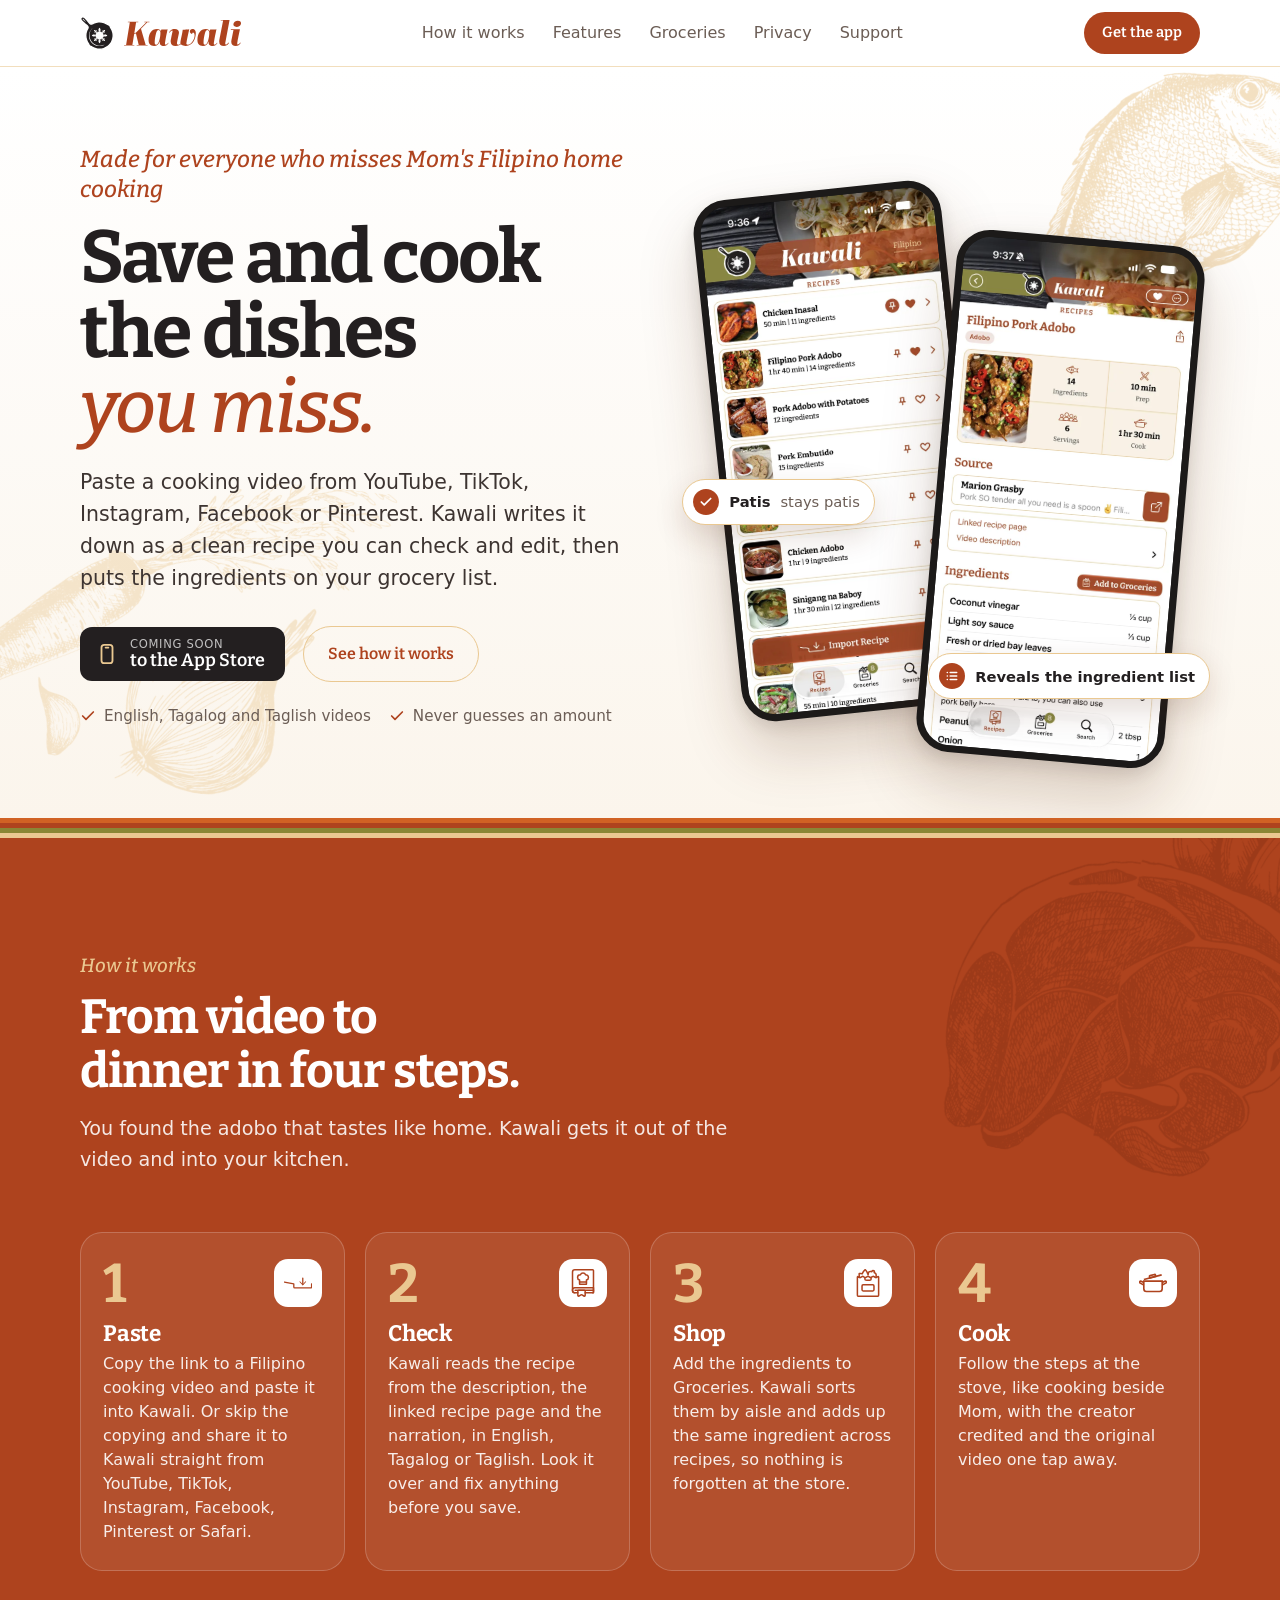
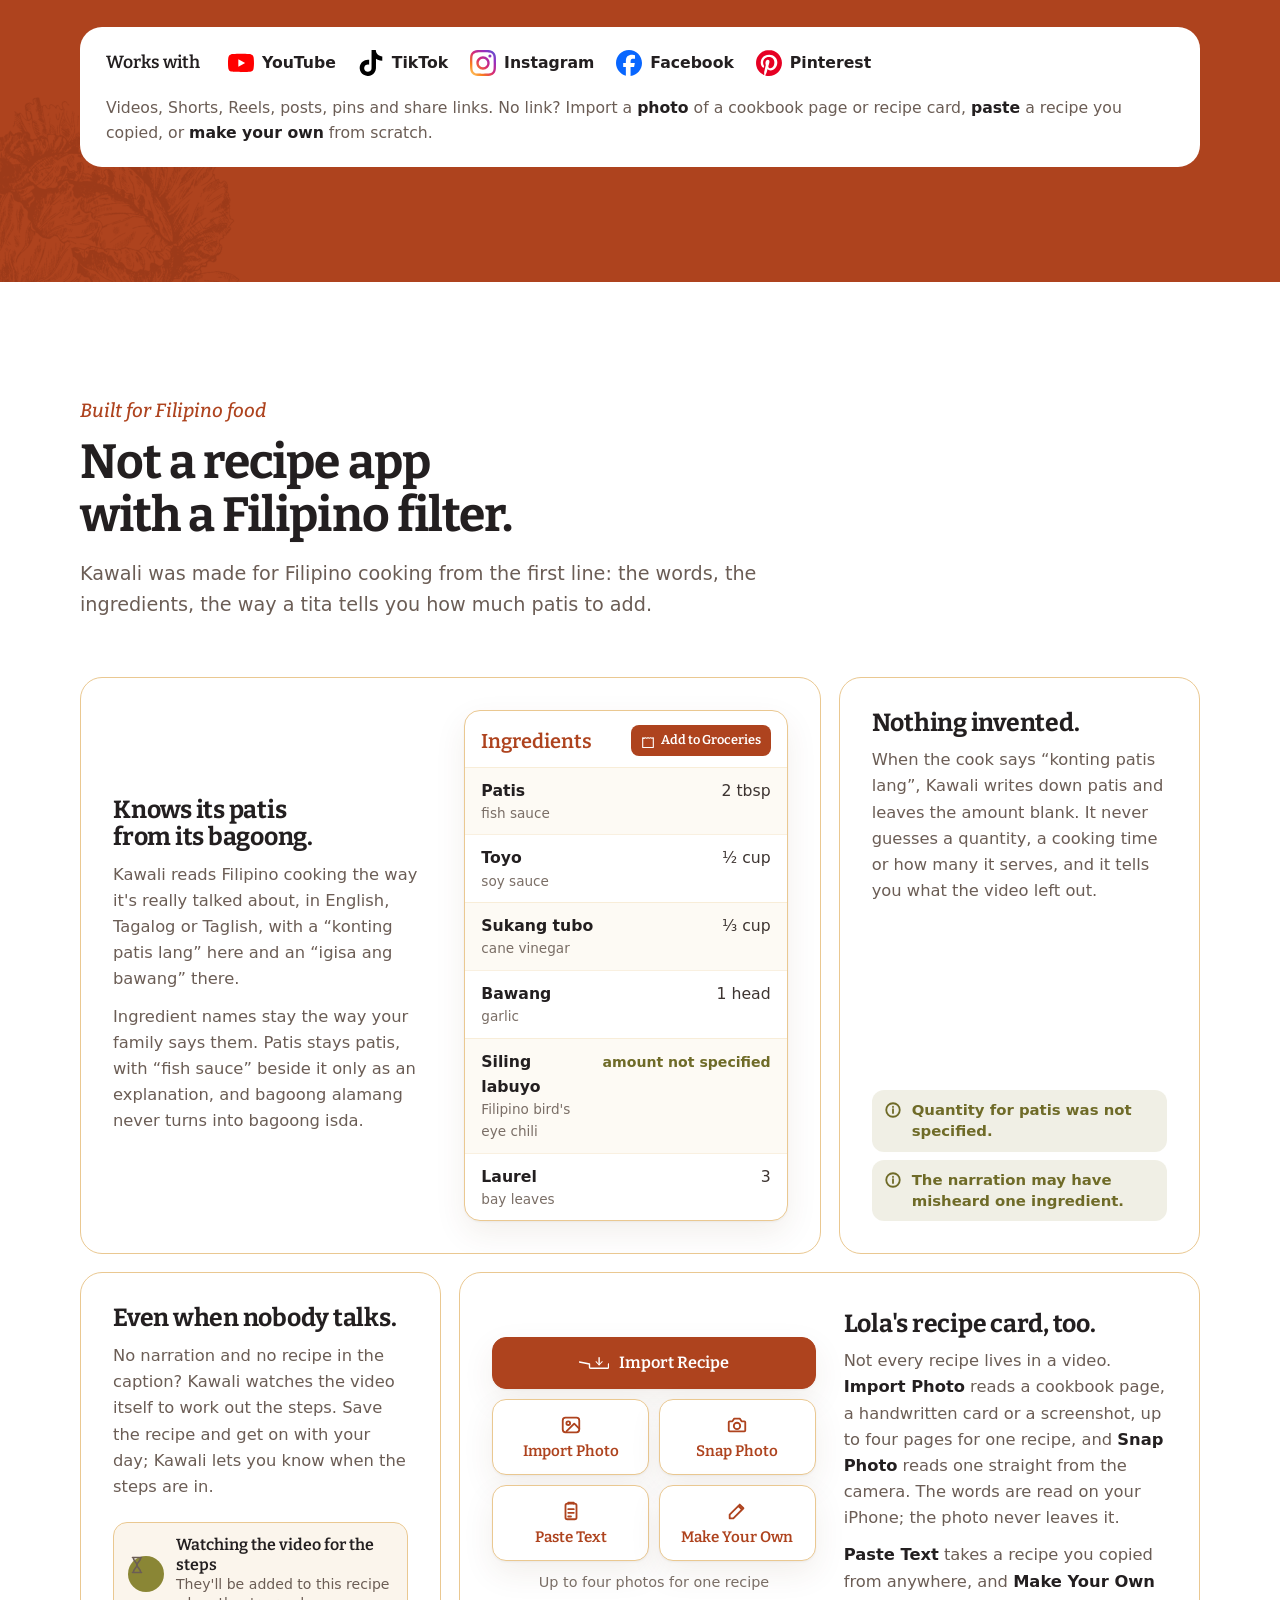
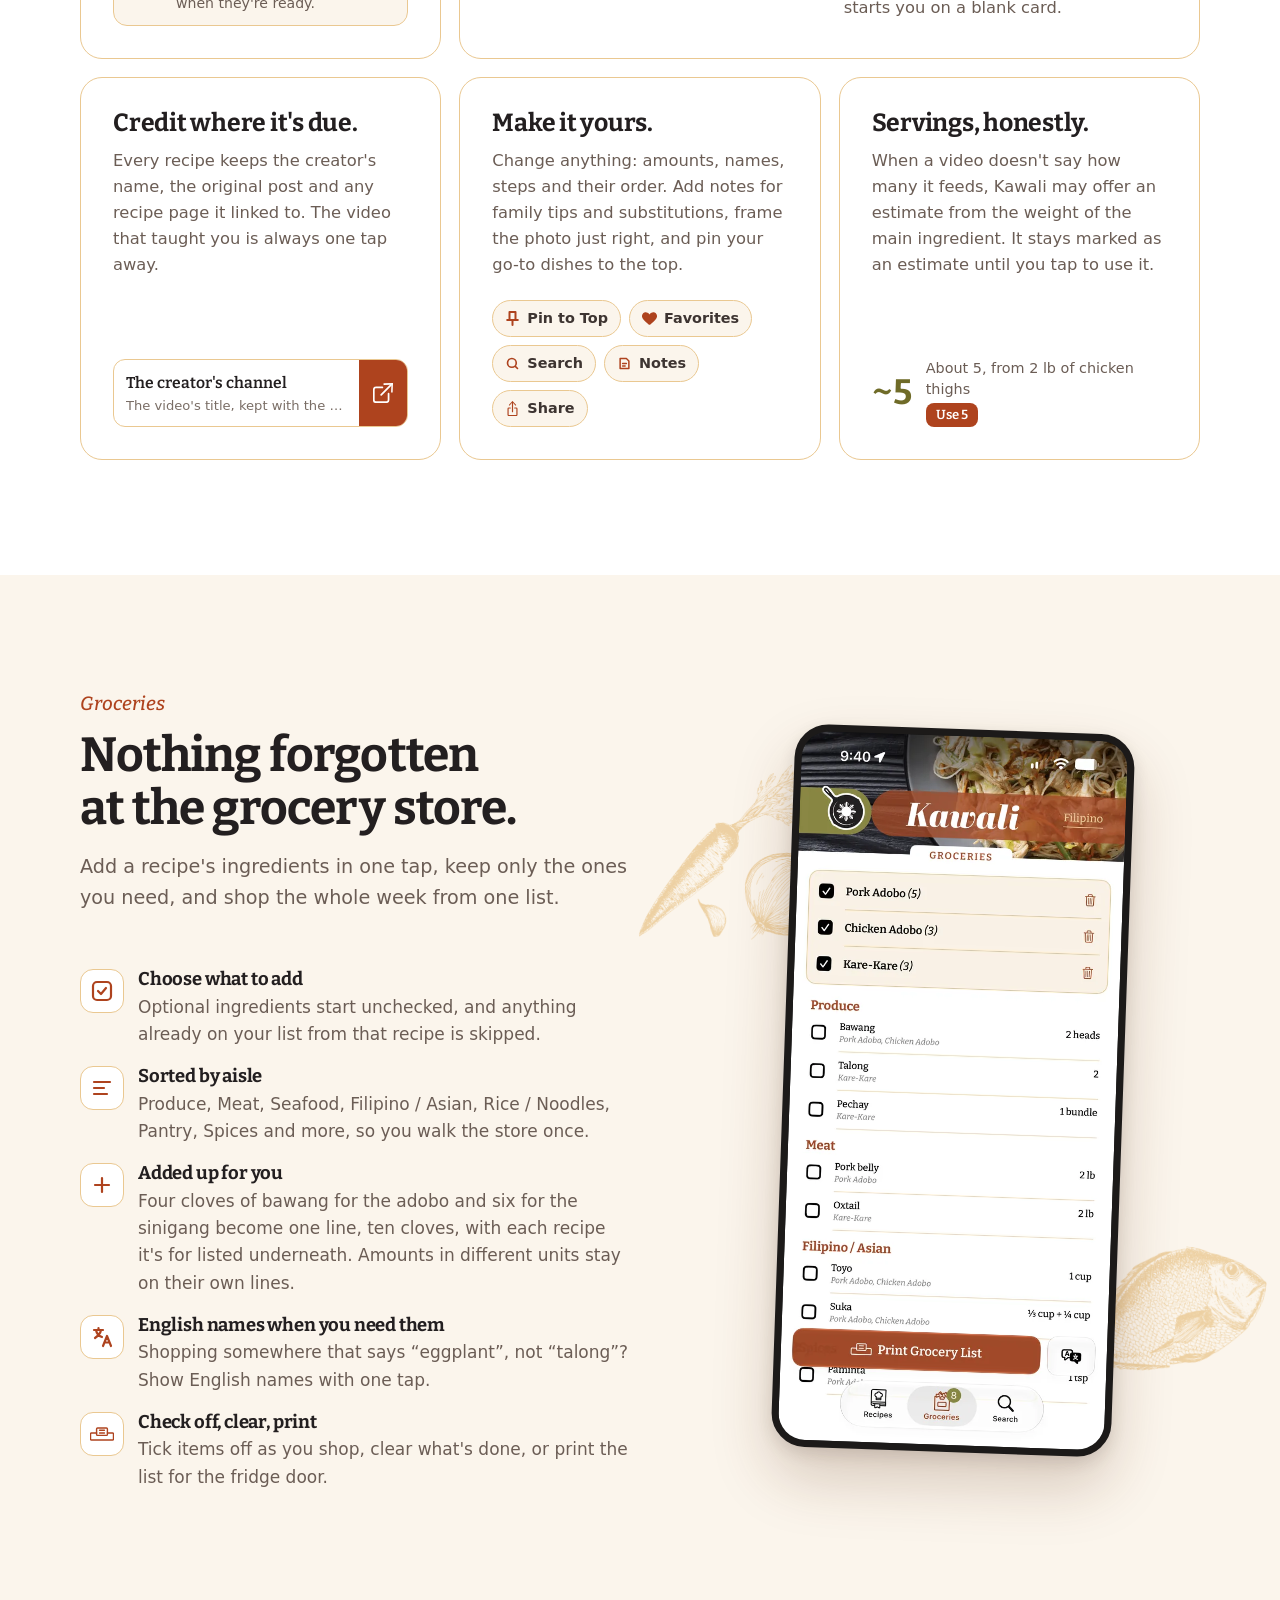
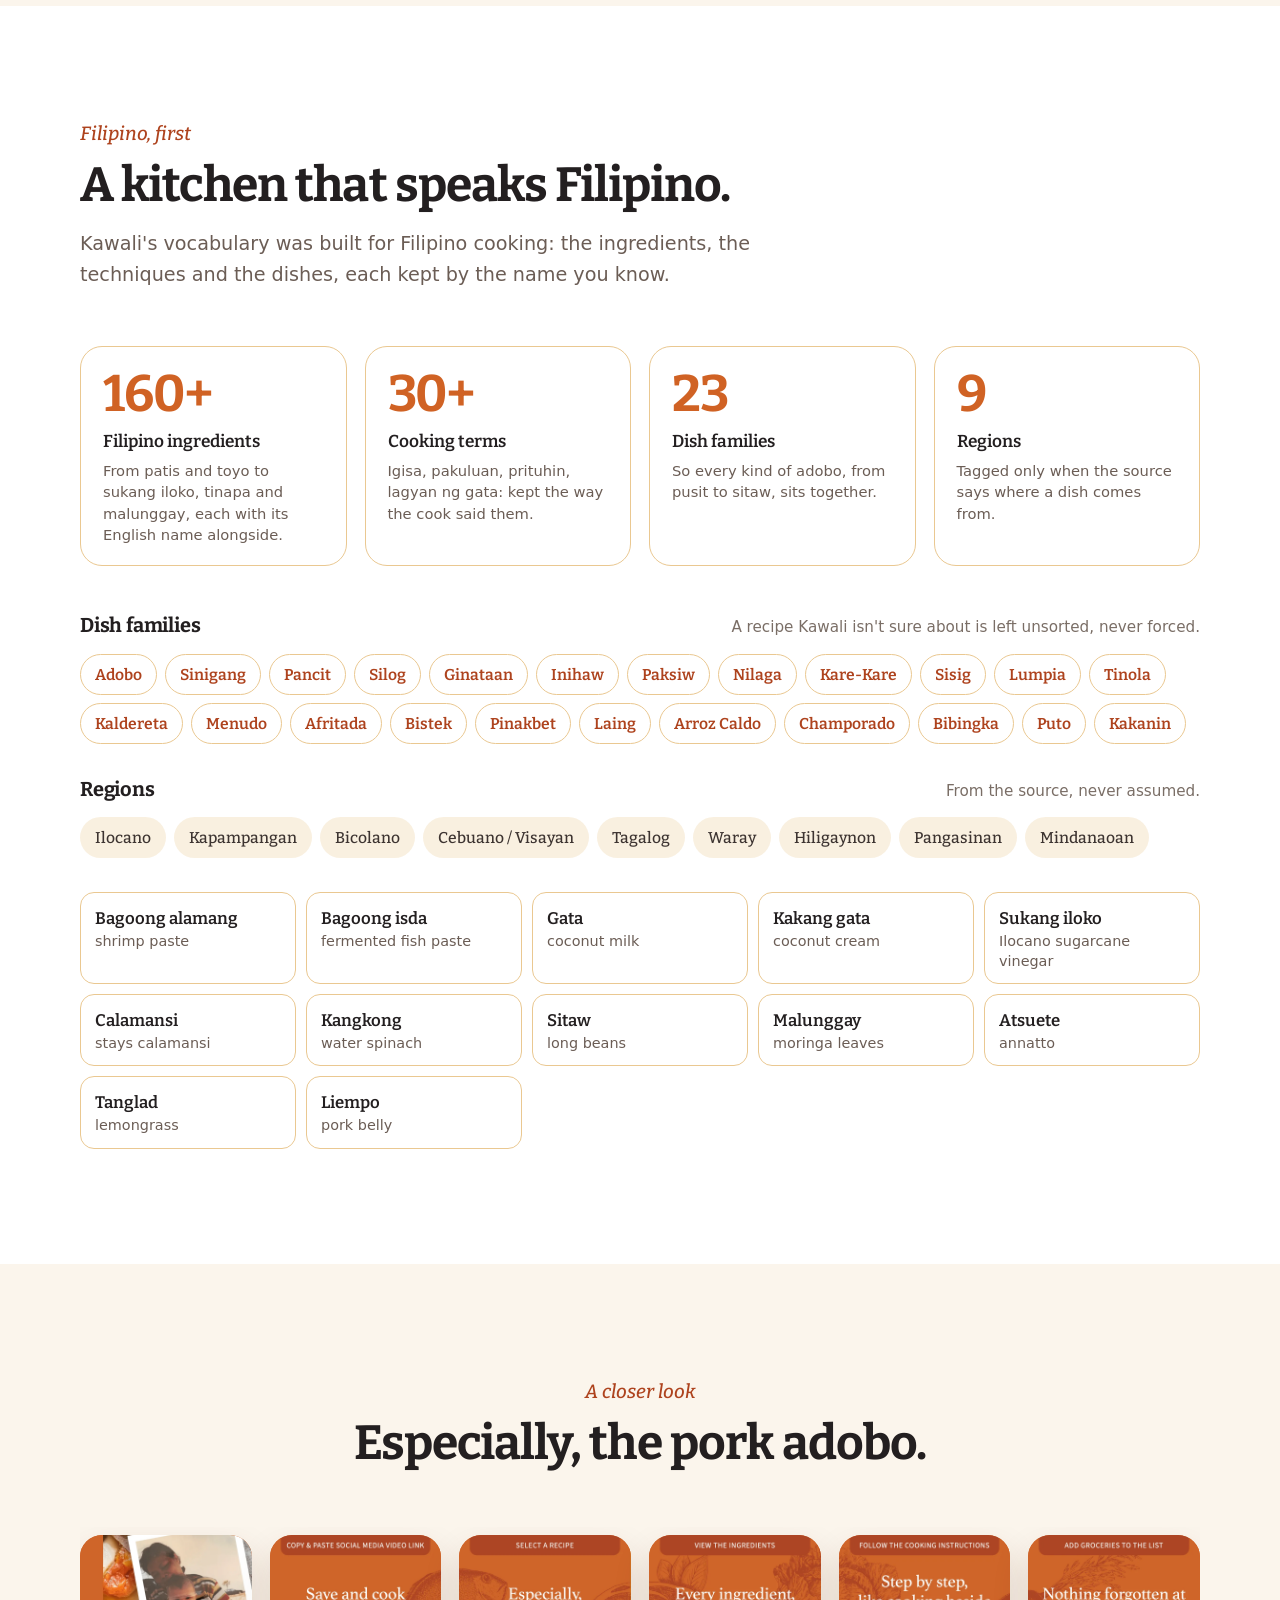
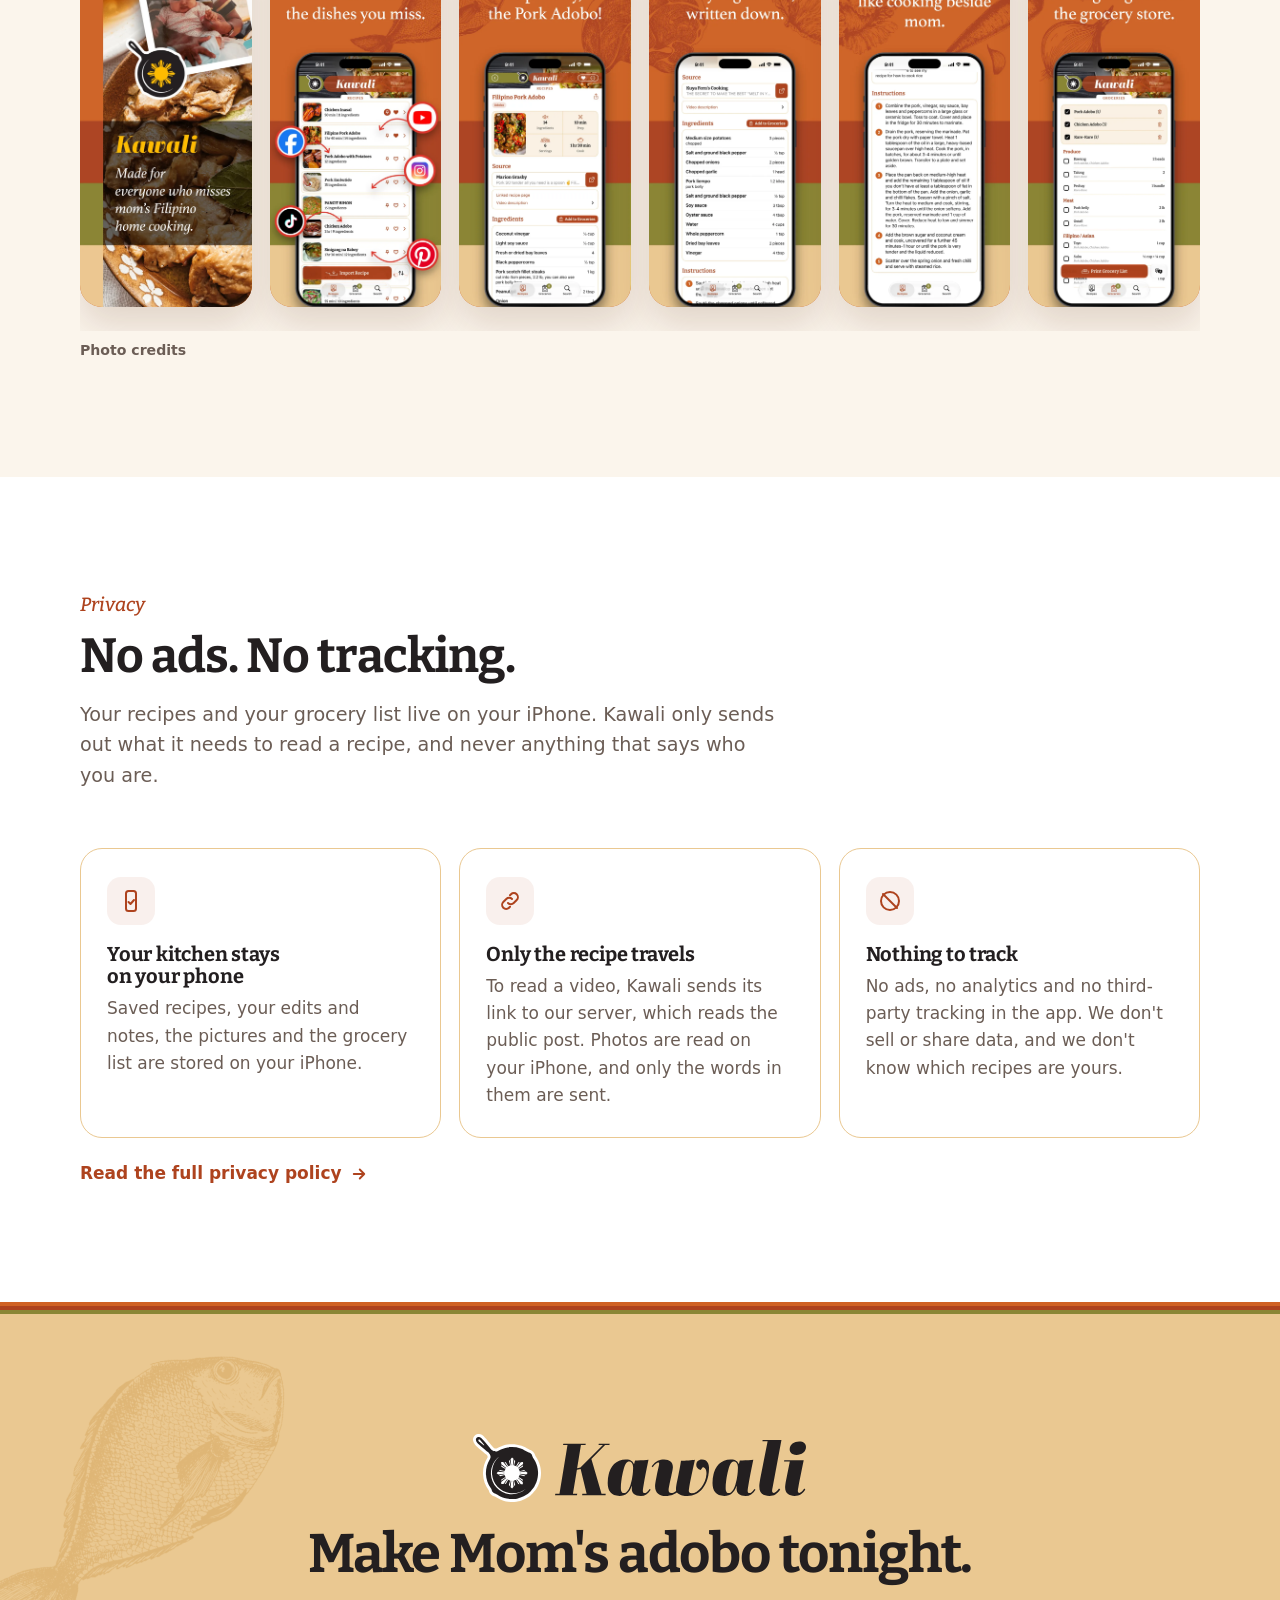
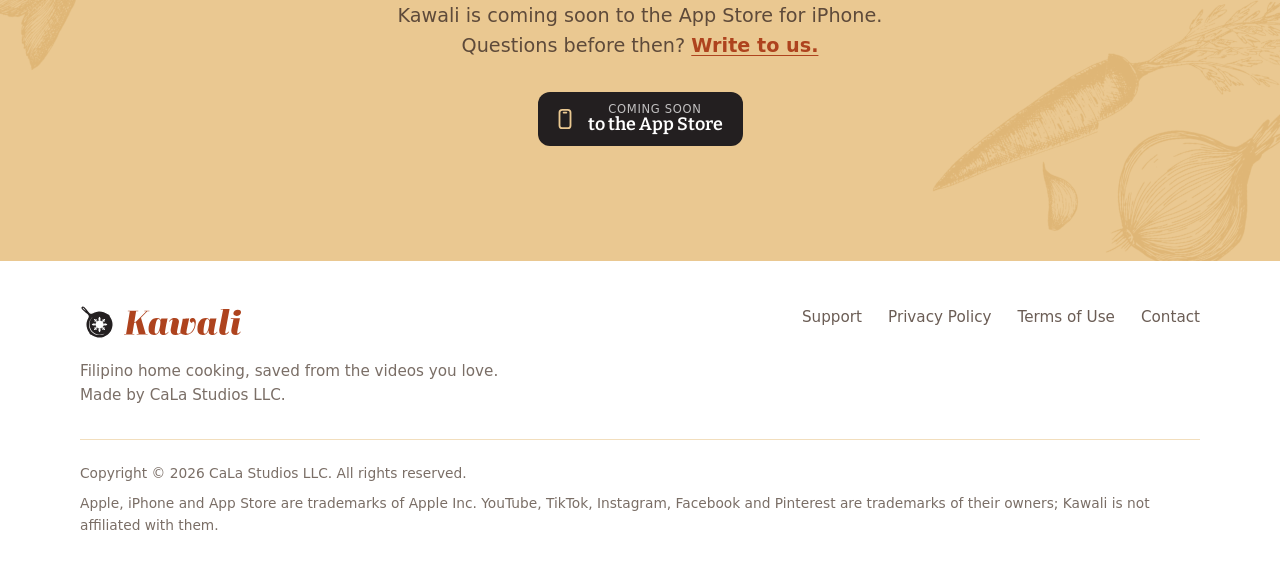
==== commit 324a6d72: "Capitalize Mom and Mom's In the hero, the Cook step, the closing title, the link preview text and tw" ====
--- a/index.html
+++ b/index.html
@@ -11,7 +11,7 @@
   <meta property="og:type" content="website">
   <meta property="og:site_name" content="Kawali">
   <meta property="og:title" content="Kawali – Save and cook the Filipino dishes you miss">
-  <meta property="og:description" content="Paste a Filipino cooking video and Kawali writes it down as a clean recipe, then puts the ingredients on your grocery list. Made for everyone who misses mom's home cooking.">
+  <meta property="og:description" content="Paste a Filipino cooking video and Kawali writes it down as a clean recipe, then puts the ingredients on your grocery list. Made for everyone who misses Mom's home cooking.">
   <meta property="og:url" content="https://kawali.app/">
   <meta property="og:image" content="https://kawali.app/assets/img/og-image.jpg">
   <meta property="og:image:width" content="1200">
@@ -77,7 +77,7 @@
       </div>
       <div class="container hero-grid">
         <div class="hero-copy">
-          <span class="eyebrow">Made for everyone who misses mom's Filipino home cooking</span>
+          <span class="eyebrow">Made for everyone who misses Mom's Filipino home cooking</span>
           <h1>Save and cook the dishes <span class="accent">you miss.</span></h1>
           <p class="hero-sub">Paste a cooking video from YouTube, TikTok, Instagram, Facebook or Pinterest. Kawali writes it down as a clean recipe you can check and edit, then puts the ingredients on your grocery list.</p>
           <div class="hero-cta">
@@ -143,7 +143,7 @@
               <span class="step-icon"><svg aria-hidden="true" viewBox="0 0 75.43 49.55"><path fill="none" stroke="currentColor" stroke-width="4.4" d="M12.97,19.69h49.48v20.82c0,4-3.24,7.24-7.24,7.24H20.21c-4,0-7.24-3.24-7.24-7.24v-20.82h0Z"/><path fill="none" stroke="currentColor" stroke-width="4.4" d="M12.97,29.98l-9.61-4.88c-1.41-.71-1.97-2.43-1.26-3.84h0c.71-1.41,2.43-1.97,3.84-1.26l7.02,3.56"/><path fill="none" stroke="currentColor" stroke-width="4.4" d="M62.45,29.98l9.61-4.88c1.41-.71,1.97-2.43,1.26-3.84h0c-.71-1.41-2.43-1.97-3.84-1.26l-7.02,3.56"/><line fill="none" stroke="currentColor" stroke-width="4.4" x1="13.14" y1="15.19" x2="61.06" y2="2.86"/><path fill="none" stroke="currentColor" stroke-width="4.4" d="M30.23,3.31h12.3c1.2,0,2.17.97,2.17,2.17v3.64h-16.64v-3.64c0-1.2.97-2.17,2.17-2.17Z" transform="translate(-.4 9.26) rotate(-14.43)"/></svg></span>
             </div>
             <h3>Cook</h3>
-            <p>Follow the steps at the stove, like cooking beside mom, with the creator credited and the original video one tap away.</p>
+            <p>Follow the steps at the stove, like cooking beside Mom, with the creator credited and the original video one tap away.</p>
           </li>
         </ol>
 
@@ -371,11 +371,11 @@
       </div>
       <div class="container">
         <ul class="shots" aria-label="App Store screenshots">
-          <li class="shot"><img src="/assets/img/shot-01-made-for-everyone-who-misses-moms-cooking.webp" alt="Kawali, made for everyone who misses mom's Filipino home cooking" width="720" height="1561" loading="lazy"></li>
+          <li class="shot"><img src="/assets/img/shot-01-made-for-everyone-who-misses-moms-cooking.webp" alt="Kawali, made for everyone who misses Mom's Filipino home cooking" width="720" height="1561" loading="lazy"></li>
           <li class="shot"><img src="/assets/img/shot-02-save-and-cook-the-dishes-you-miss.webp" alt="Save and cook the dishes you miss: the recipe list, with links from YouTube, TikTok, Instagram, Facebook and Pinterest" width="720" height="1561" loading="lazy"></li>
           <li class="shot"><img src="/assets/img/shot-03-especially-the-pork-adobo.webp" alt="Especially, the Pork Adobo: a recipe with its ingredients, prep time, servings, cook time and source" width="720" height="1561" loading="lazy"></li>
           <li class="shot"><img src="/assets/img/shot-04-every-ingredient-written-down.webp" alt="Every ingredient, written down: the ingredient list with amounts and an Add to Groceries button" width="720" height="1561" loading="lazy"></li>
-          <li class="shot"><img src="/assets/img/shot-05-step-by-step-like-cooking-beside-mom.webp" alt="Step by step, like cooking beside mom: numbered cooking instructions" width="720" height="1561" loading="lazy"></li>
+          <li class="shot"><img src="/assets/img/shot-05-step-by-step-like-cooking-beside-mom.webp" alt="Step by step, like cooking beside Mom: numbered cooking instructions" width="720" height="1561" loading="lazy"></li>
           <li class="shot"><img src="/assets/img/shot-06-nothing-forgotten-at-the-grocery-store.webp" alt="Nothing forgotten at the grocery store: the grocery list sorted by aisle, with Print Grocery List" width="720" height="1561" loading="lazy"></li>
         </ul>
         <details class="credits">
@@ -433,7 +433,7 @@
           <img class="logo-pan" src="/assets/img/pan.svg" alt="" width="68" height="68">
           <span class="wordmark wordmark--lg wordmark--ink" role="img" aria-label="Kawali"></span>
         </div>
-        <h2 class="title">Make mom's adobo tonight.</h2>
+        <h2 class="title">Make Mom's adobo tonight.</h2>
         <p class="lede">Kawali is coming soon to the App Store for iPhone. Questions before then? <a href="mailto:support@calastudios.app?subject=Kawali" style="color:var(--chile);font-weight:600;text-decoration:underline;text-underline-offset:3px">Write to us.</a></p>
         <div class="cta-actions">
           <span class="store-soon" data-store>
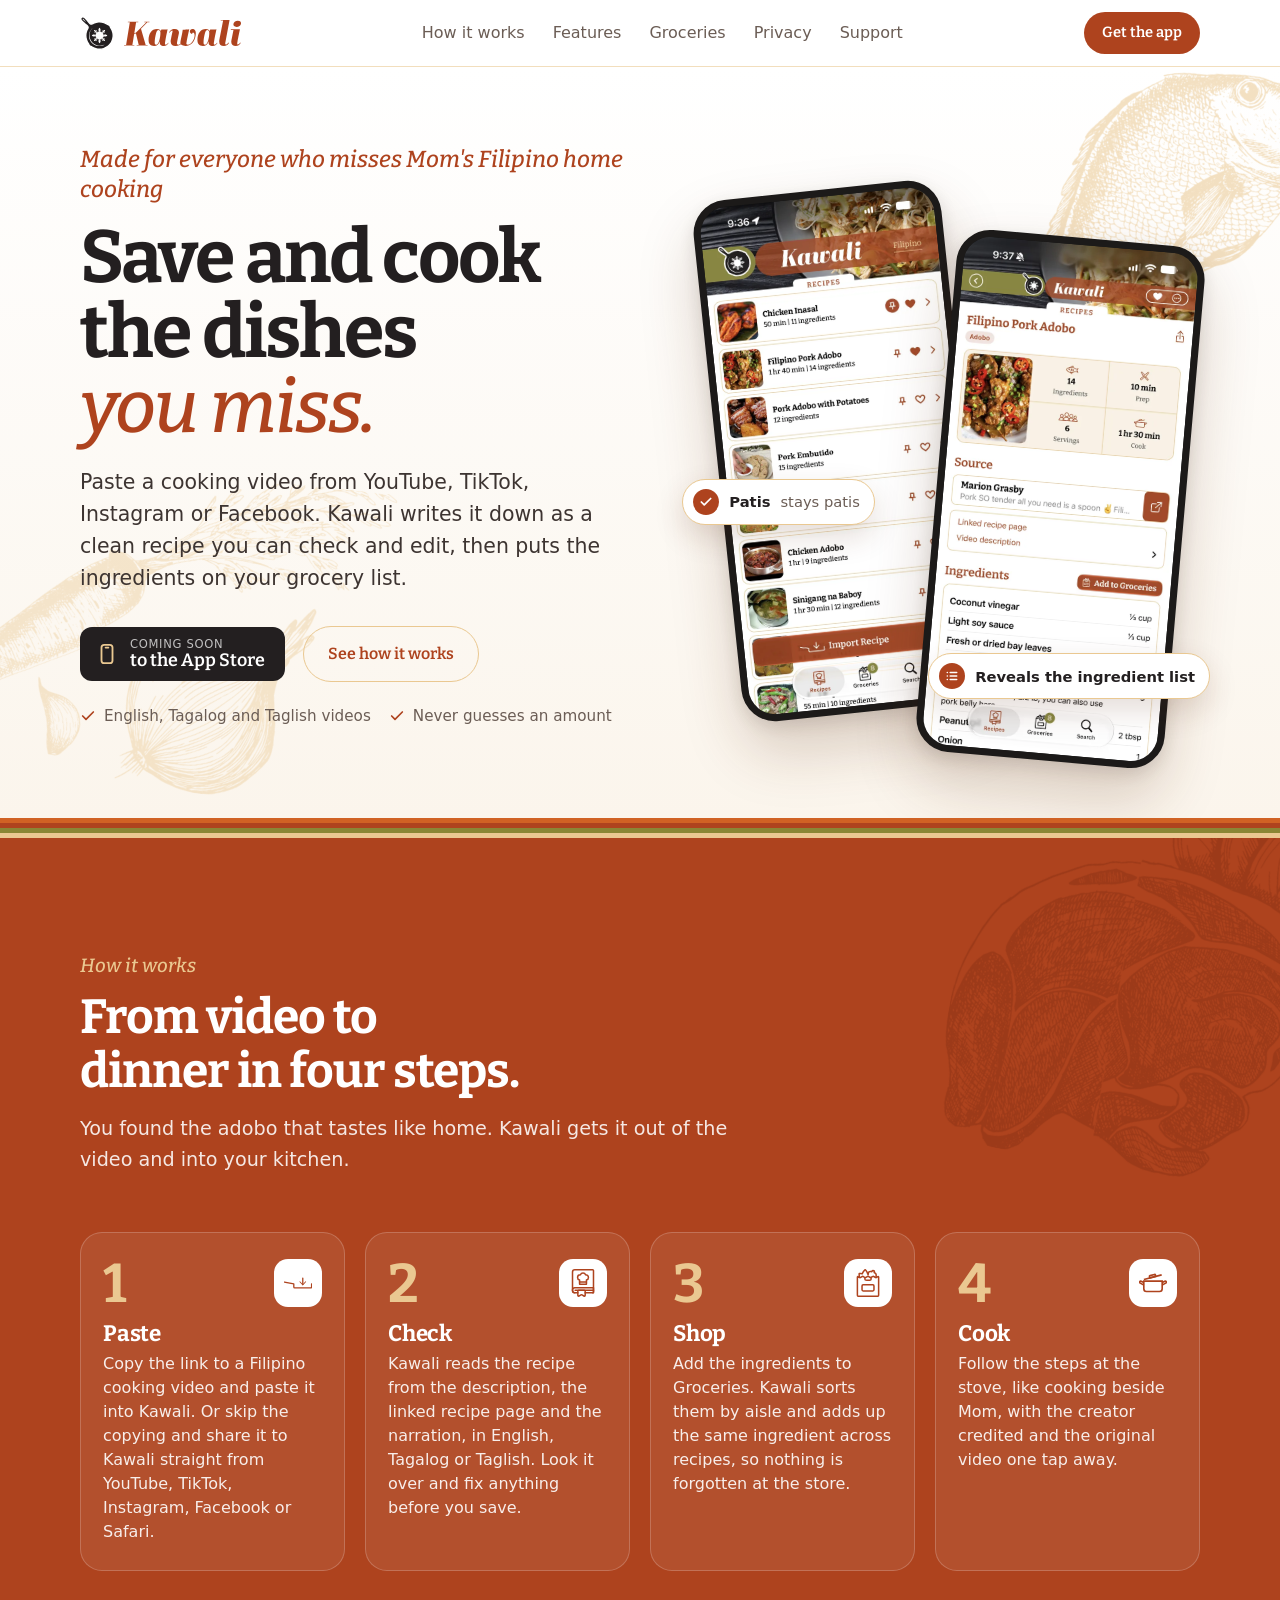
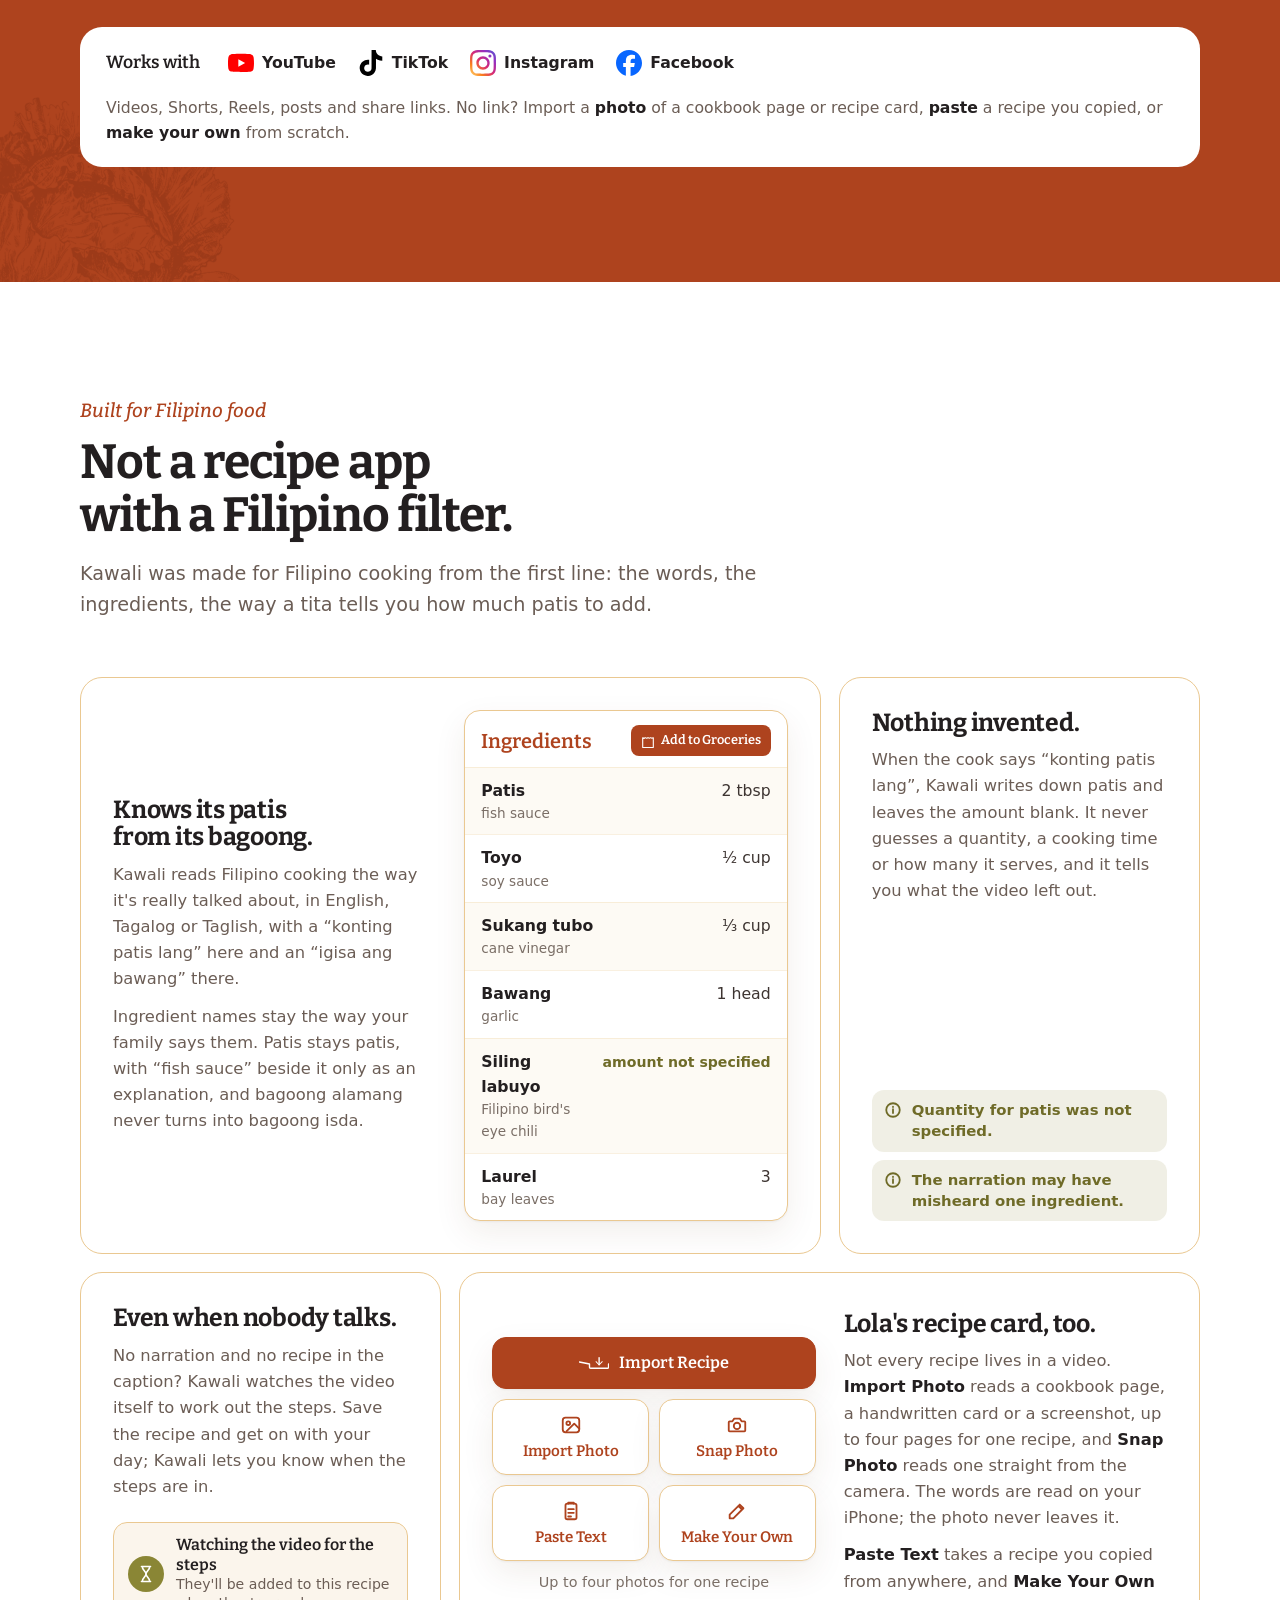
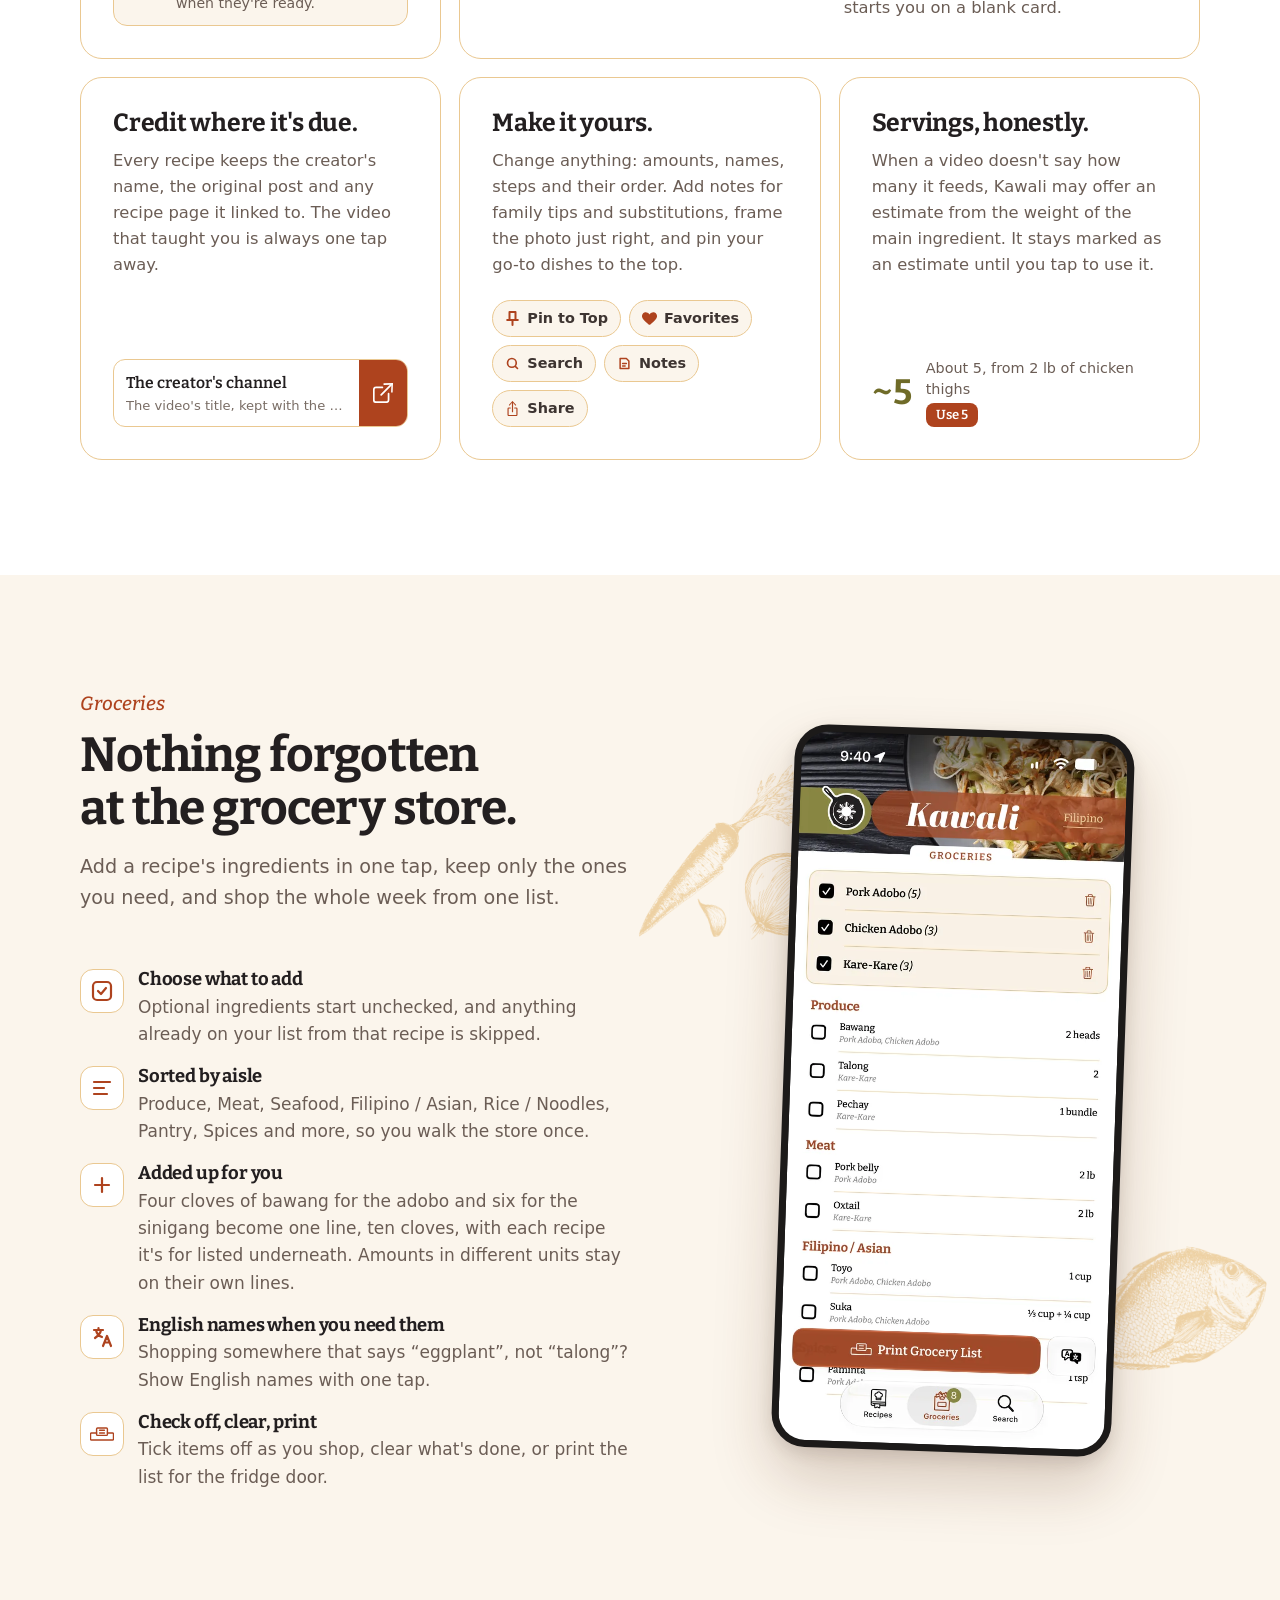
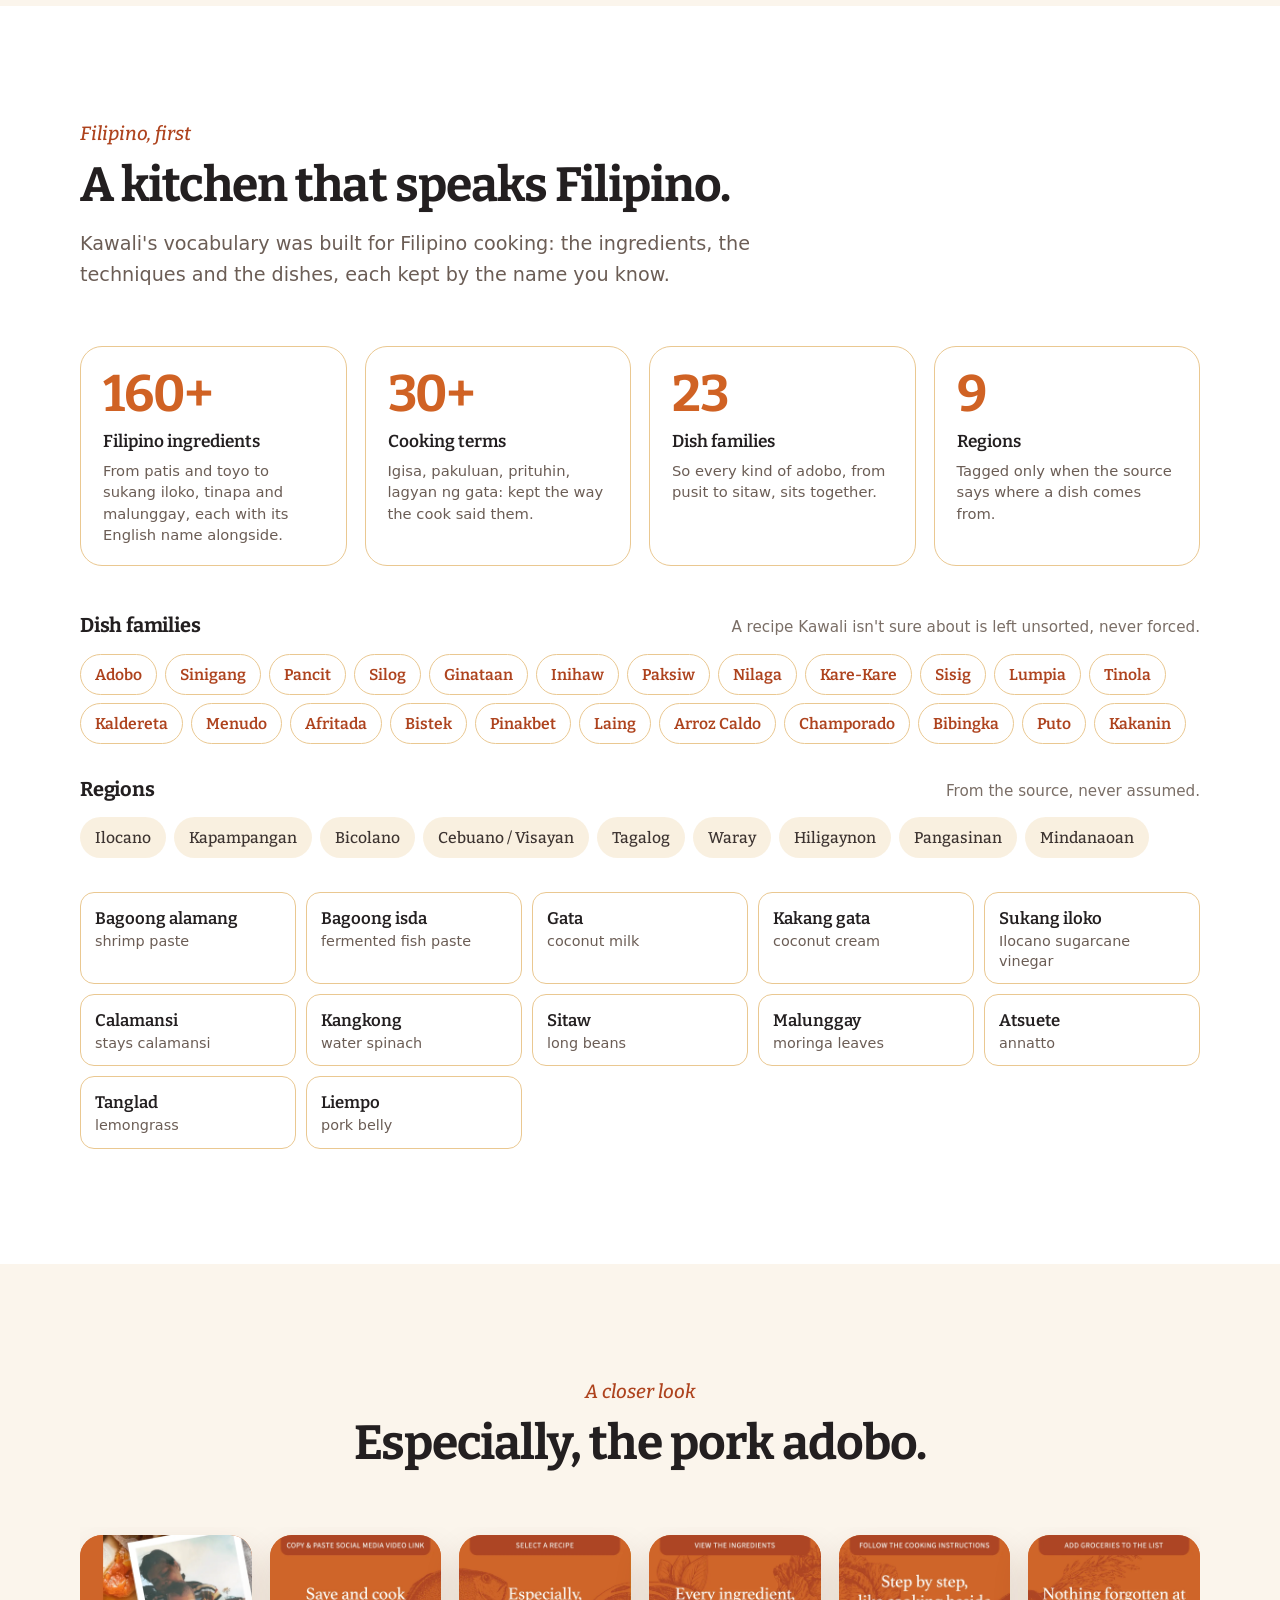
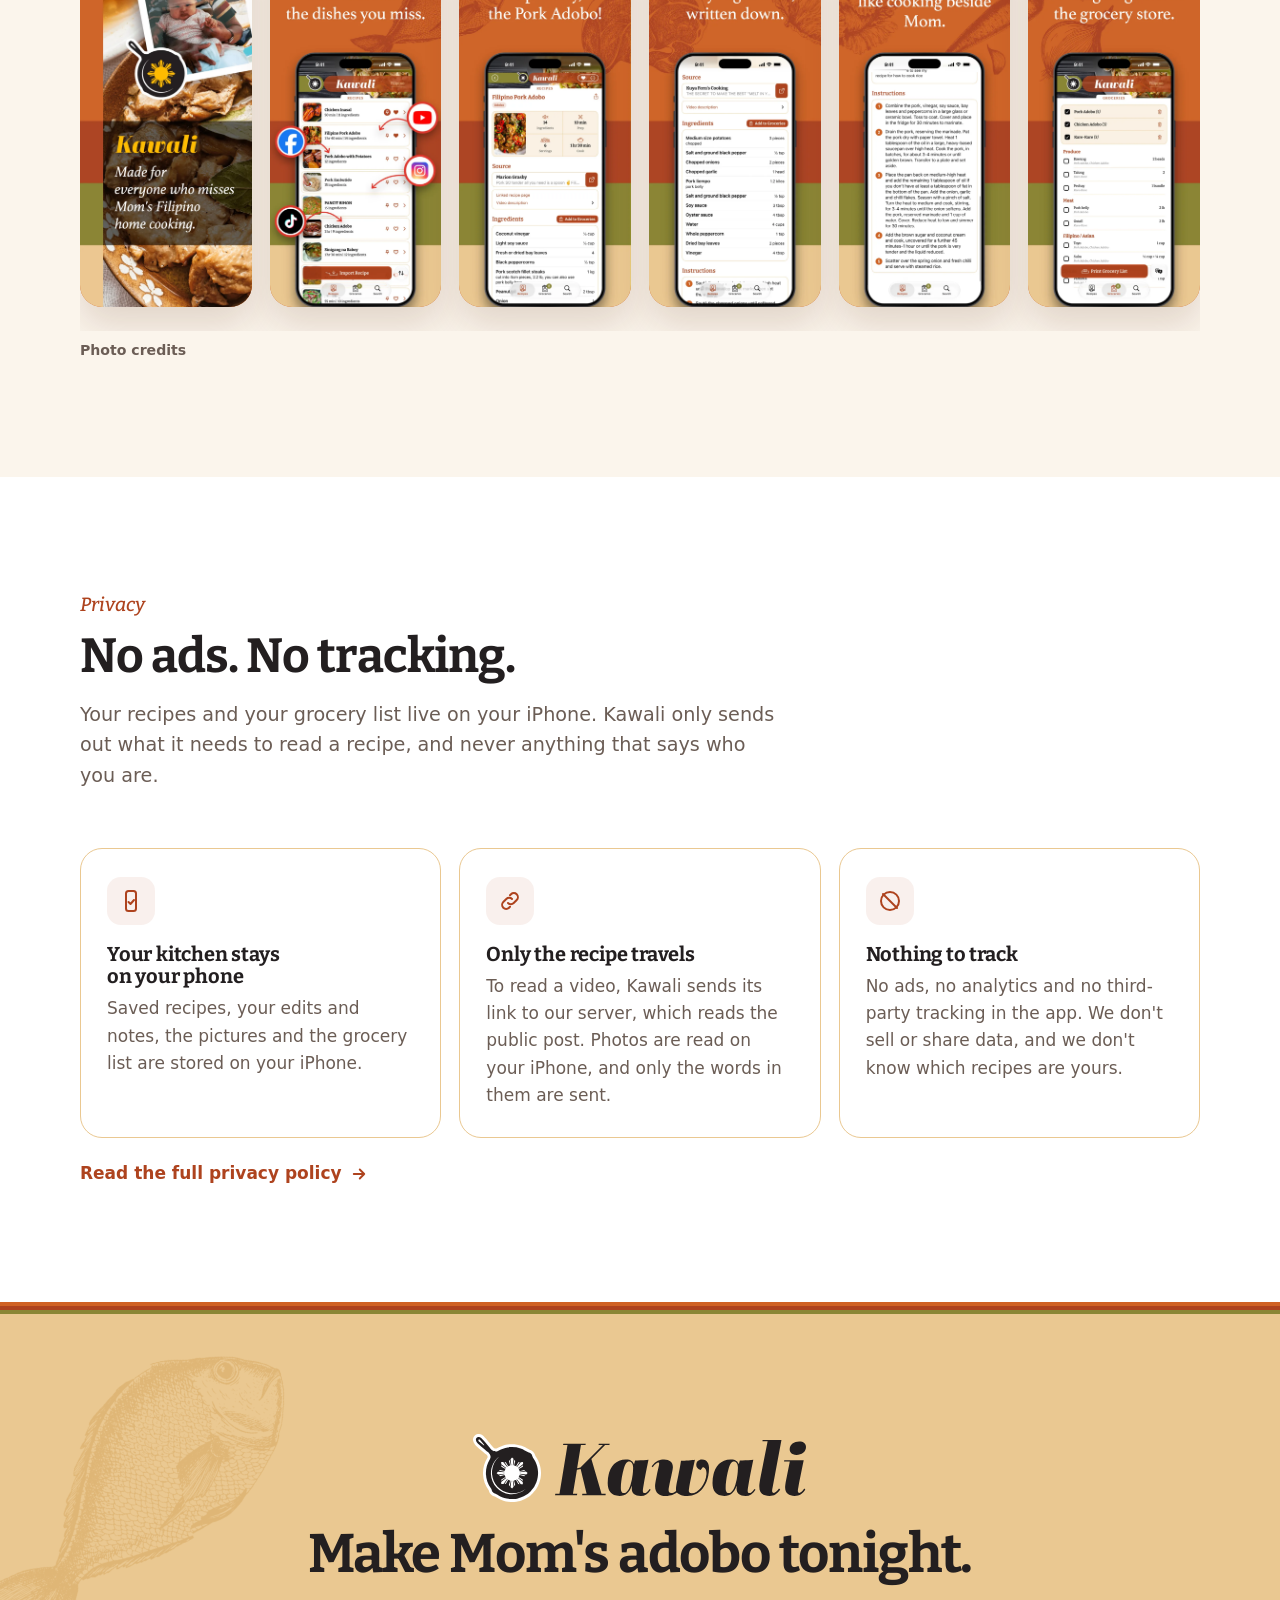
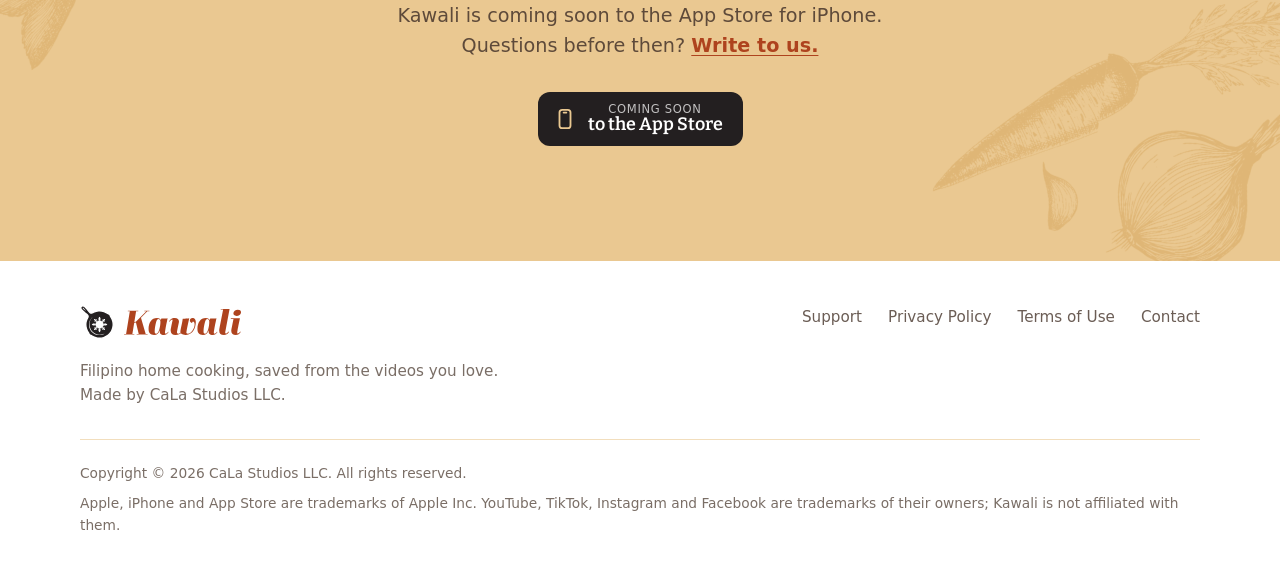
==== commit b440c5cf: "Take Pinterest off the site Kawali no longer imports from Pinterest, so the site stops naming it: th" ====
--- a/index.html
+++ b/index.html
@@ -4,7 +4,7 @@
   <meta charset="utf-8">
   <meta name="viewport" content="width=device-width, initial-scale=1, viewport-fit=cover">
   <title>Kawali – Save Filipino recipes from cooking videos</title>
-  <meta name="description" content="Kawali turns Filipino cooking videos from YouTube, TikTok, Instagram, Facebook and Pinterest into clean recipes you can edit, and a grocery list sorted by aisle. Patis stays patis, and an amount the video never gave is never guessed.">
+  <meta name="description" content="Kawali turns Filipino cooking videos from YouTube, TikTok, Instagram and Facebook into clean recipes you can edit, and a grocery list sorted by aisle. Patis stays patis, and an amount the video never gave is never guessed.">
   <link rel="canonical" href="https://kawali.app/">
   <meta name="theme-color" content="#ffffff">
 
@@ -37,7 +37,7 @@
     "name": "Kawali",
     "operatingSystem": "iOS 26.2 or later",
     "applicationCategory": "LifestyleApplication",
-    "description": "Kawali turns Filipino cooking videos from YouTube, TikTok, Instagram, Facebook and Pinterest into structured, editable recipes and a grocery checklist, keeping Filipino ingredient names and never inventing amounts the source did not give.",
+    "description": "Kawali turns Filipino cooking videos from YouTube, TikTok, Instagram and Facebook into structured, editable recipes and a grocery checklist, keeping Filipino ingredient names and never inventing amounts the source did not give.",
     "url": "https://kawali.app/",
     "image": "https://kawali.app/assets/img/icon-512.png",
     "author": { "@type": "Organization", "name": "CaLa Studios LLC", "email": "support@calastudios.app" }
@@ -79,7 +79,7 @@
         <div class="hero-copy">
           <span class="eyebrow">Made for everyone who misses Mom's Filipino home cooking</span>
           <h1>Save and cook the dishes <span class="accent">you miss.</span></h1>
-          <p class="hero-sub">Paste a cooking video from YouTube, TikTok, Instagram, Facebook or Pinterest. Kawali writes it down as a clean recipe you can check and edit, then puts the ingredients on your grocery list.</p>
+          <p class="hero-sub">Paste a cooking video from YouTube, TikTok, Instagram or Facebook. Kawali writes it down as a clean recipe you can check and edit, then puts the ingredients on your grocery list.</p>
           <div class="hero-cta">
             <span class="store-soon" data-store>
               <svg viewBox="0 0 24 24" fill="none" stroke="currentColor" stroke-width="2" stroke-linecap="round" stroke-linejoin="round" aria-hidden="true"><rect x="6" y="2" width="12" height="20" rx="3"/><path d="M10.5 5h3"/></svg>
@@ -119,7 +119,7 @@
               <span class="step-icon"><svg aria-hidden="true" viewBox="0 0 150.49 57.16"><path fill="none" stroke="currentColor" stroke-linecap="round" stroke-linejoin="round" stroke-width="7" d="M148.24,33.3v16.4c0,2.88-2.33,5.21-5.21,5.21H57.9c-2.88,0-5.21-2.33-5.21-5.21v-16.4L2.25,23.44"/><line fill="none" stroke="currentColor" stroke-linecap="round" stroke-linejoin="round" stroke-width="7" x1="100.91" y1="2.25" x2="100.91" y2="36.85"/><polygon fill="currentColor" points="82.5 21.94 85.8 18.87 100.9 35.12 116.01 18.87 119.31 21.94 100.9 41.73 82.5 21.94"/></svg></span>
             </div>
             <h3>Paste</h3>
-            <p>Copy the link to a Filipino cooking video and paste it into Kawali. Or skip the copying and share it to Kawali straight from YouTube, TikTok, Instagram, Facebook, Pinterest or Safari.</p>
+            <p>Copy the link to a Filipino cooking video and paste it into Kawali. Or skip the copying and share it to Kawali straight from YouTube, TikTok, Instagram, Facebook or Safari.</p>
           </li>
           <li class="step reveal">
             <div class="step-head">
@@ -154,9 +154,8 @@
             <li><svg style="color:#000000" fill="currentColor" aria-hidden="true" viewBox="0 0 24 24"><path d="M12.525.02c1.31-.02 2.61-.01 3.91-.02.08 1.53.63 3.09 1.75 4.17 1.12 1.11 2.7 1.62 4.24 1.79v4.03c-1.44-.05-2.89-.35-4.2-.97-.57-.26-1.1-.59-1.62-.93-.01 2.92.01 5.84-.02 8.75-.08 1.4-.54 2.79-1.35 3.94-1.31 1.92-3.58 3.17-5.91 3.21-1.43.08-2.86-.31-4.08-1.03-2.02-1.19-3.44-3.37-3.65-5.71-.02-.5-.03-1-.01-1.49.18-1.9 1.12-3.72 2.58-4.96 1.66-1.44 3.98-2.13 6.15-1.72.02 1.48-.04 2.96-.04 4.44-.99-.32-2.15-.23-3.02.37-.63.41-1.11 1.04-1.36 1.75-.21.51-.15 1.07-.14 1.61.24 1.64 1.82 3.02 3.5 2.87 1.12-.01 2.19-.66 2.77-1.61.19-.33.4-.67.41-1.06.1-1.79.06-3.57.07-5.36.01-4.03-.01-8.05.02-12.07z"/></svg>TikTok</li>
             <li><svg aria-hidden="true" viewBox="0 0 24 24"><defs><linearGradient id="ig-grad" x1="0" y1="1" x2="1" y2="0"><stop offset="0" stop-color="#feda75"/><stop offset=".25" stop-color="#fa7e1e"/><stop offset=".5" stop-color="#d62976"/><stop offset=".75" stop-color="#962fbf"/><stop offset="1" stop-color="#4f5bd5"/></linearGradient></defs><path fill="url(#ig-grad)" d="M7.0301.084c-1.2768.0602-2.1487.264-2.911.5634-.7888.3075-1.4575.72-2.1228 1.3877-.6652.6677-1.075 1.3368-1.3802 2.127-.2954.7638-.4956 1.6365-.552 2.914-.0564 1.2775-.0689 1.6882-.0626 4.947.0062 3.2586.0206 3.6671.0825 4.9473.061 1.2765.264 2.1482.5635 2.9107.308.7889.72 1.4573 1.388 2.1228.6679.6655 1.3365 1.0743 2.1285 1.38.7632.295 1.6361.4961 2.9134.552 1.2773.056 1.6884.069 4.9462.0627 3.2578-.0062 3.668-.0207 4.9478-.0814 1.28-.0607 2.147-.2652 2.9098-.5633.7889-.3086 1.4578-.72 2.1228-1.3881.665-.6682 1.0745-1.3378 1.3795-2.1284.2957-.7632.4966-1.636.552-2.9124.056-1.2809.0692-1.6898.063-4.948-.0063-3.2583-.021-3.6668-.0817-4.9465-.0607-1.2797-.264-2.1487-.5633-2.9117-.3084-.7889-.72-1.4568-1.3876-2.1228C21.2982 1.33 20.628.9208 19.8378.6165 19.074.321 18.2017.1197 16.9244.0645 15.6471.0093 15.236-.005 11.977.0014 8.718.0076 8.31.0215 7.0301.0839m.1402 21.6932c-1.17-.0509-1.8053-.2453-2.2287-.408-.5606-.216-.96-.4771-1.3819-.895-.422-.4178-.6811-.8186-.9-1.378-.1644-.4234-.3624-1.058-.4171-2.228-.0595-1.2645-.072-1.6442-.079-4.848-.007-3.2037.0053-3.583.0607-4.848.05-1.169.2456-1.805.408-2.2282.216-.5613.4762-.96.895-1.3816.4188-.4217.8184-.6814 1.3783-.9003.423-.1651 1.0575-.3614 2.227-.4171 1.2655-.06 1.6447-.072 4.848-.079 3.2033-.007 3.5835.005 4.8495.0608 1.169.0508 1.8053.2445 2.228.408.5608.216.96.4754 1.3816.895.4217.4194.6816.8176.9005 1.3787.1653.4217.3617 1.056.4169 2.2263.0602 1.2655.0739 1.645.0796 4.848.0058 3.203-.0055 3.5834-.061 4.848-.051 1.17-.245 1.8055-.408 2.2294-.216.5604-.4763.96-.8954 1.3814-.419.4215-.8181.6811-1.3783.9-.4224.1649-1.0577.3617-2.2262.4174-1.2656.0595-1.6448.072-4.8493.079-3.2045.007-3.5825-.006-4.848-.0608M16.953 5.5864A1.44 1.44 0 1 0 18.39 4.144a1.44 1.44 0 0 0-1.437 1.4424M5.8385 12.012c.0067 3.4032 2.7706 6.1557 6.173 6.1493 3.4026-.0065 6.157-2.7701 6.1506-6.1733-.0065-3.4032-2.771-6.1565-6.174-6.1498-3.403.0067-6.156 2.771-6.1496 6.1738M8 12.0077a4 4 0 1 1 4.008 3.9921A3.9996 3.9996 0 0 1 8 12.0077"/></svg>Instagram</li>
             <li><svg style="color:#0866ff" fill="currentColor" aria-hidden="true" viewBox="0 0 24 24"><path d="M9.101 23.691v-7.98H6.627v-3.667h2.474v-1.58c0-4.085 1.848-5.978 5.858-5.978.401 0 .955.042 1.468.103a8.68 8.68 0 0 1 1.141.195v3.325a8.623 8.623 0 0 0-.653-.036 26.805 26.805 0 0 0-.733-.009c-.707 0-1.259.096-1.675.309a1.686 1.686 0 0 0-.679.622c-.258.42-.374.995-.374 1.752v1.297h3.919l-.386 2.103-.287 1.564h-3.246v8.245C19.396 23.238 24 18.179 24 12.044c0-6.627-5.373-12-12-12s-12 5.373-12 12c0 5.628 3.874 10.35 9.101 11.647Z"/></svg>Facebook</li>
-            <li><svg style="color:#e60023" fill="currentColor" aria-hidden="true" viewBox="0 0 24 24"><path d="M12.017 0C5.396 0 .029 5.367.029 11.987c0 5.079 3.158 9.417 7.618 11.162-.105-.949-.199-2.403.041-3.439.219-.937 1.406-5.957 1.406-5.957s-.359-.72-.359-1.781c0-1.663.967-2.911 2.168-2.911 1.024 0 1.518.769 1.518 1.688 0 1.029-.653 2.567-.992 3.992-.285 1.193.6 2.165 1.775 2.165 2.128 0 3.768-2.245 3.768-5.487 0-2.861-2.063-4.869-5.008-4.869-3.41 0-5.409 2.562-5.409 5.199 0 1.033.394 2.143.889 2.741.099.12.112.225.085.345-.09.375-.293 1.199-.334 1.363-.053.225-.172.271-.401.165-1.495-.69-2.433-2.878-2.433-4.646 0-3.776 2.748-7.252 7.92-7.252 4.158 0 7.392 2.967 7.392 6.923 0 4.135-2.607 7.462-6.233 7.462-1.214 0-2.354-.629-2.758-1.379l-.749 2.848c-.269 1.045-1.004 2.352-1.498 3.146 1.123.345 2.306.535 3.55.535 6.607 0 11.985-5.365 11.985-11.987C23.97 5.39 18.592.026 11.985.026L12.017 0z"/></svg>Pinterest</li>
-          </ul>
-          <p class="works-more">Videos, Shorts, Reels, posts, pins and share links. No link? Import a <strong>photo</strong> of a cookbook page or recipe card, <strong>paste</strong> a recipe you copied, or <strong>make your own</strong> from scratch.</p>
+          </ul>
+          <p class="works-more">Videos, Shorts, Reels, posts and share links. No link? Import a <strong>photo</strong> of a cookbook page or recipe card, <strong>paste</strong> a recipe you copied, or <strong>make your own</strong> from scratch.</p>
         </div>
       </div>
     </section>
@@ -372,7 +371,7 @@
       <div class="container">
         <ul class="shots" aria-label="App Store screenshots">
           <li class="shot"><img src="/assets/img/shot-01-made-for-everyone-who-misses-moms-cooking.webp" alt="Kawali, made for everyone who misses Mom's Filipino home cooking" width="720" height="1561" loading="lazy"></li>
-          <li class="shot"><img src="/assets/img/shot-02-save-and-cook-the-dishes-you-miss.webp" alt="Save and cook the dishes you miss: the recipe list, with links from YouTube, TikTok, Instagram, Facebook and Pinterest" width="720" height="1561" loading="lazy"></li>
+          <li class="shot"><img src="/assets/img/shot-02-save-and-cook-the-dishes-you-miss.webp" alt="Save and cook the dishes you miss: the recipe list, with links from YouTube, TikTok, Instagram and Facebook" width="720" height="1561" loading="lazy"></li>
           <li class="shot"><img src="/assets/img/shot-03-especially-the-pork-adobo.webp" alt="Especially, the Pork Adobo: a recipe with its ingredients, prep time, servings, cook time and source" width="720" height="1561" loading="lazy"></li>
           <li class="shot"><img src="/assets/img/shot-04-every-ingredient-written-down.webp" alt="Every ingredient, written down: the ingredient list with amounts and an Add to Groceries button" width="720" height="1561" loading="lazy"></li>
           <li class="shot"><img src="/assets/img/shot-05-step-by-step-like-cooking-beside-mom.webp" alt="Step by step, like cooking beside Mom: numbered cooking instructions" width="720" height="1561" loading="lazy"></li>
@@ -461,7 +460,7 @@
       </div>
       <div class="footer-meta">
         <span>Copyright © <span data-year>2026</span> CaLa Studios LLC. All rights reserved.</span>
-        <span>Apple, iPhone and App Store are trademarks of Apple Inc. YouTube, TikTok, Instagram, Facebook and Pinterest are trademarks of their owners; Kawali is not affiliated with them.</span>
+        <span>Apple, iPhone and App Store are trademarks of Apple Inc. YouTube, TikTok, Instagram and Facebook are trademarks of their owners; Kawali is not affiliated with them.</span>
       </div>
     </div>
   </footer>
--- a/assets/css/site.css
+++ b/assets/css/site.css
@@ -304,7 +304,7 @@
 .watching-icon { width: 36px; height: 36px; border-radius: 50%; background: var(--olive); color: #fff; display: grid; place-items: center; flex: none; }
 .watching-icon svg { width: 18px; height: 18px; }
 .watching strong { display: block; font-family: var(--serif); font-weight: 600; color: var(--ink); font-size: 1rem; line-height: 1.25; }
-.watching span { display: block; color: var(--muted); font-size: 0.88rem; line-height: 1.35; }
+.watching > div > span { display: block; color: var(--muted); font-size: 0.88rem; line-height: 1.35; }
 .watching-wrap { margin-top: auto; padding-top: 22px; }
 
 .pills { display: flex; flex-wrap: wrap; gap: 8px; margin-top: auto; padding-top: 22px; }
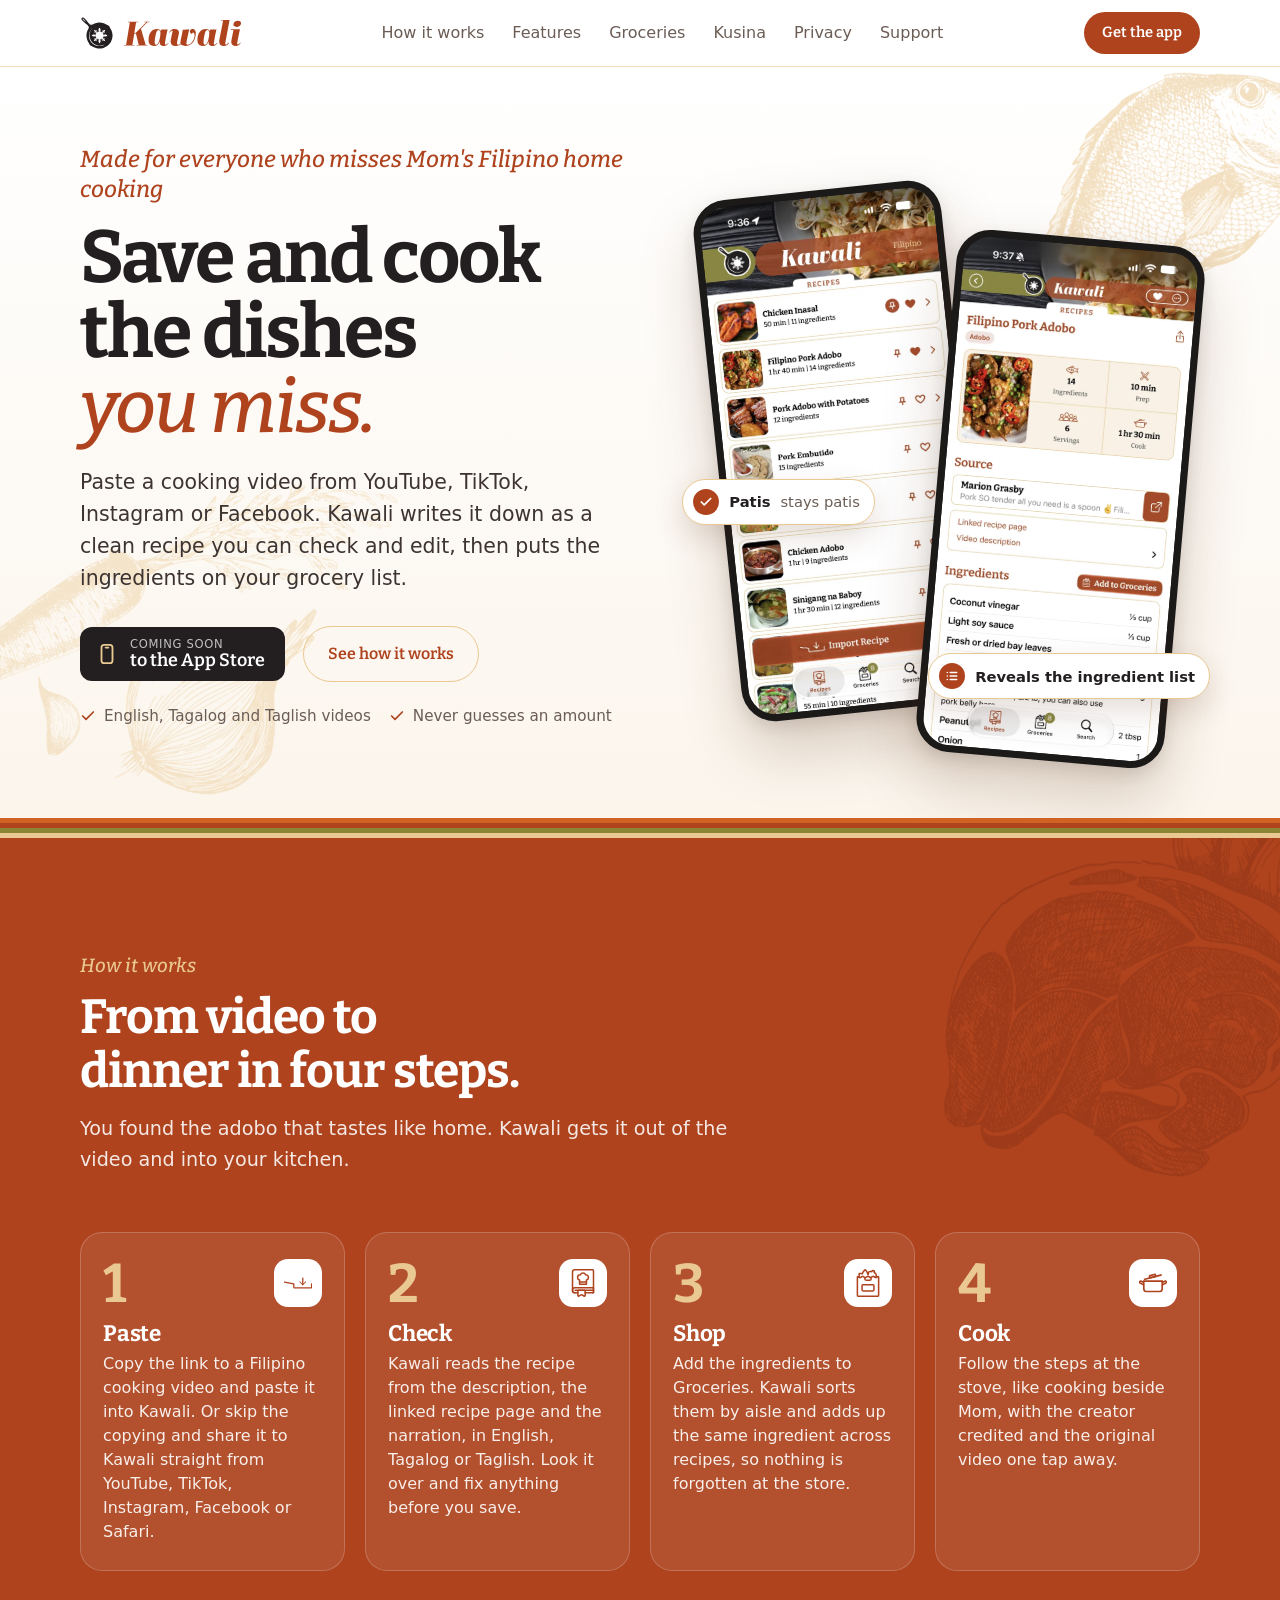
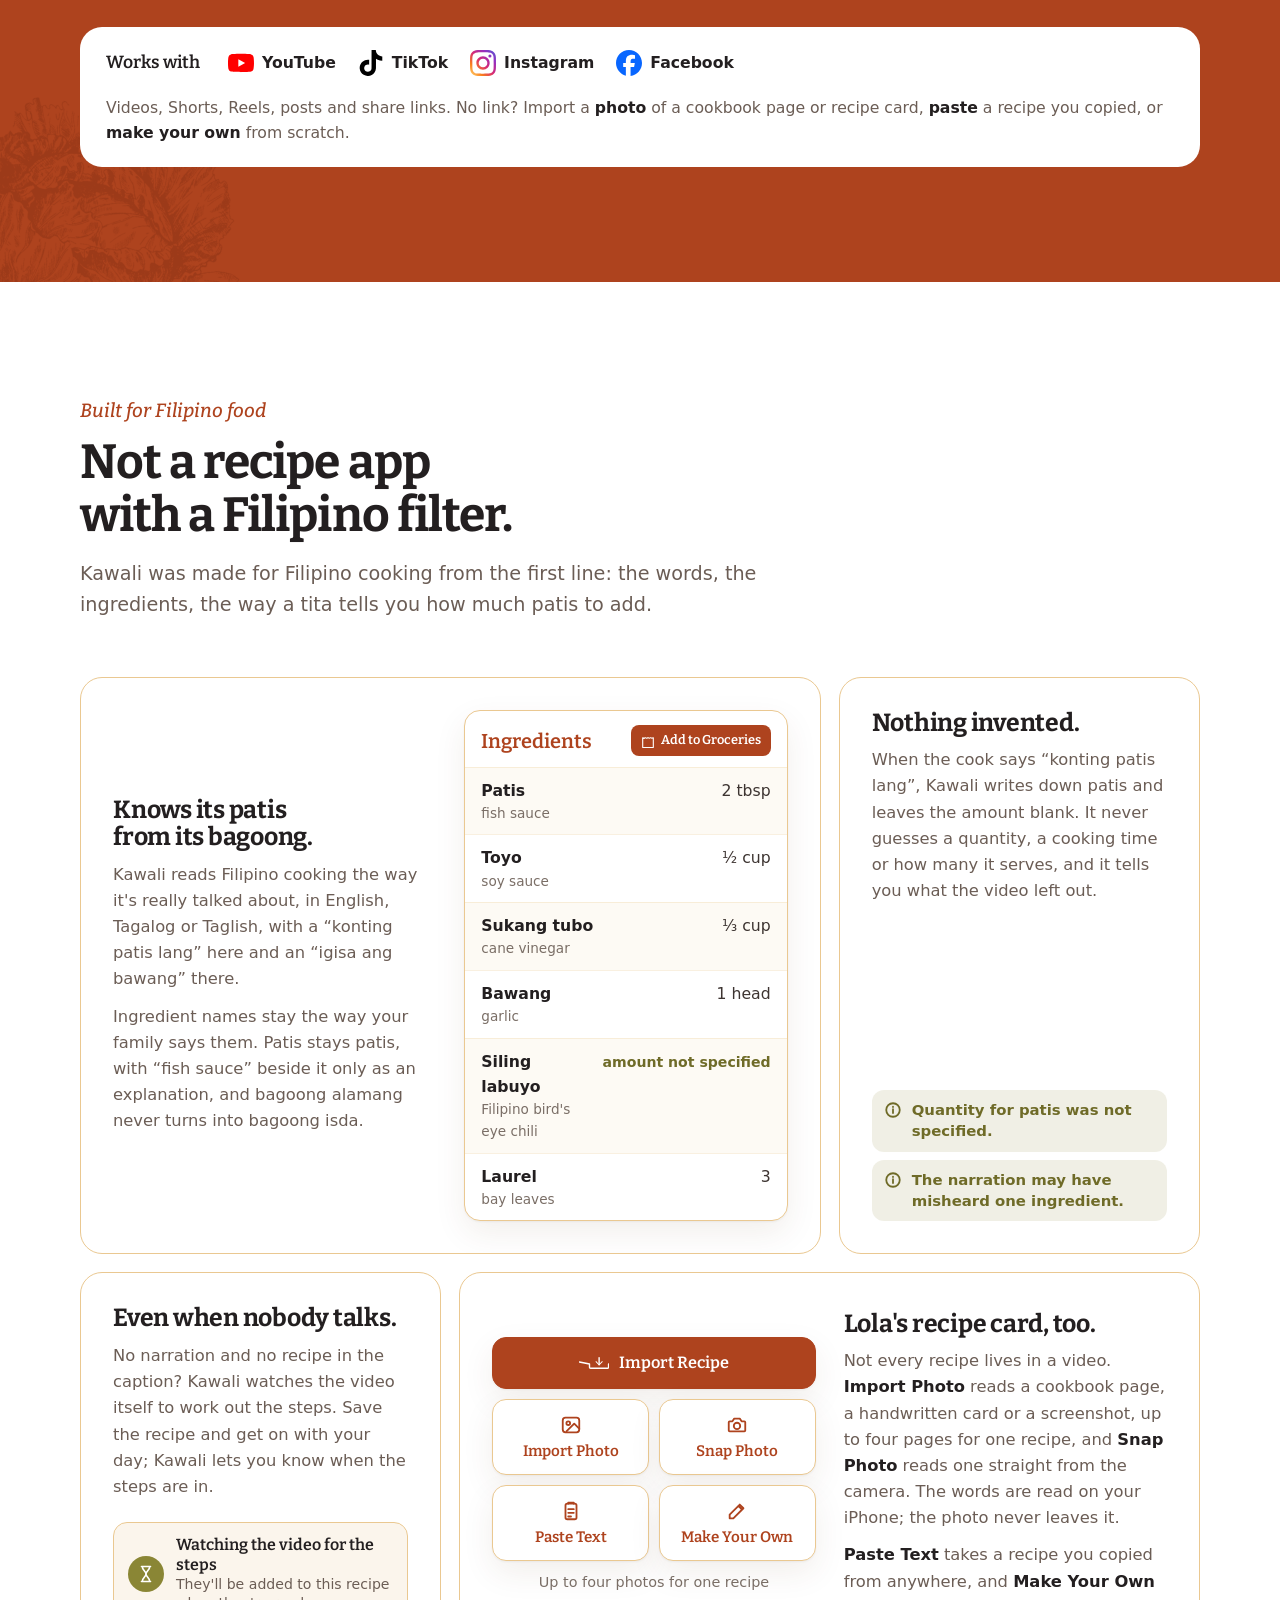
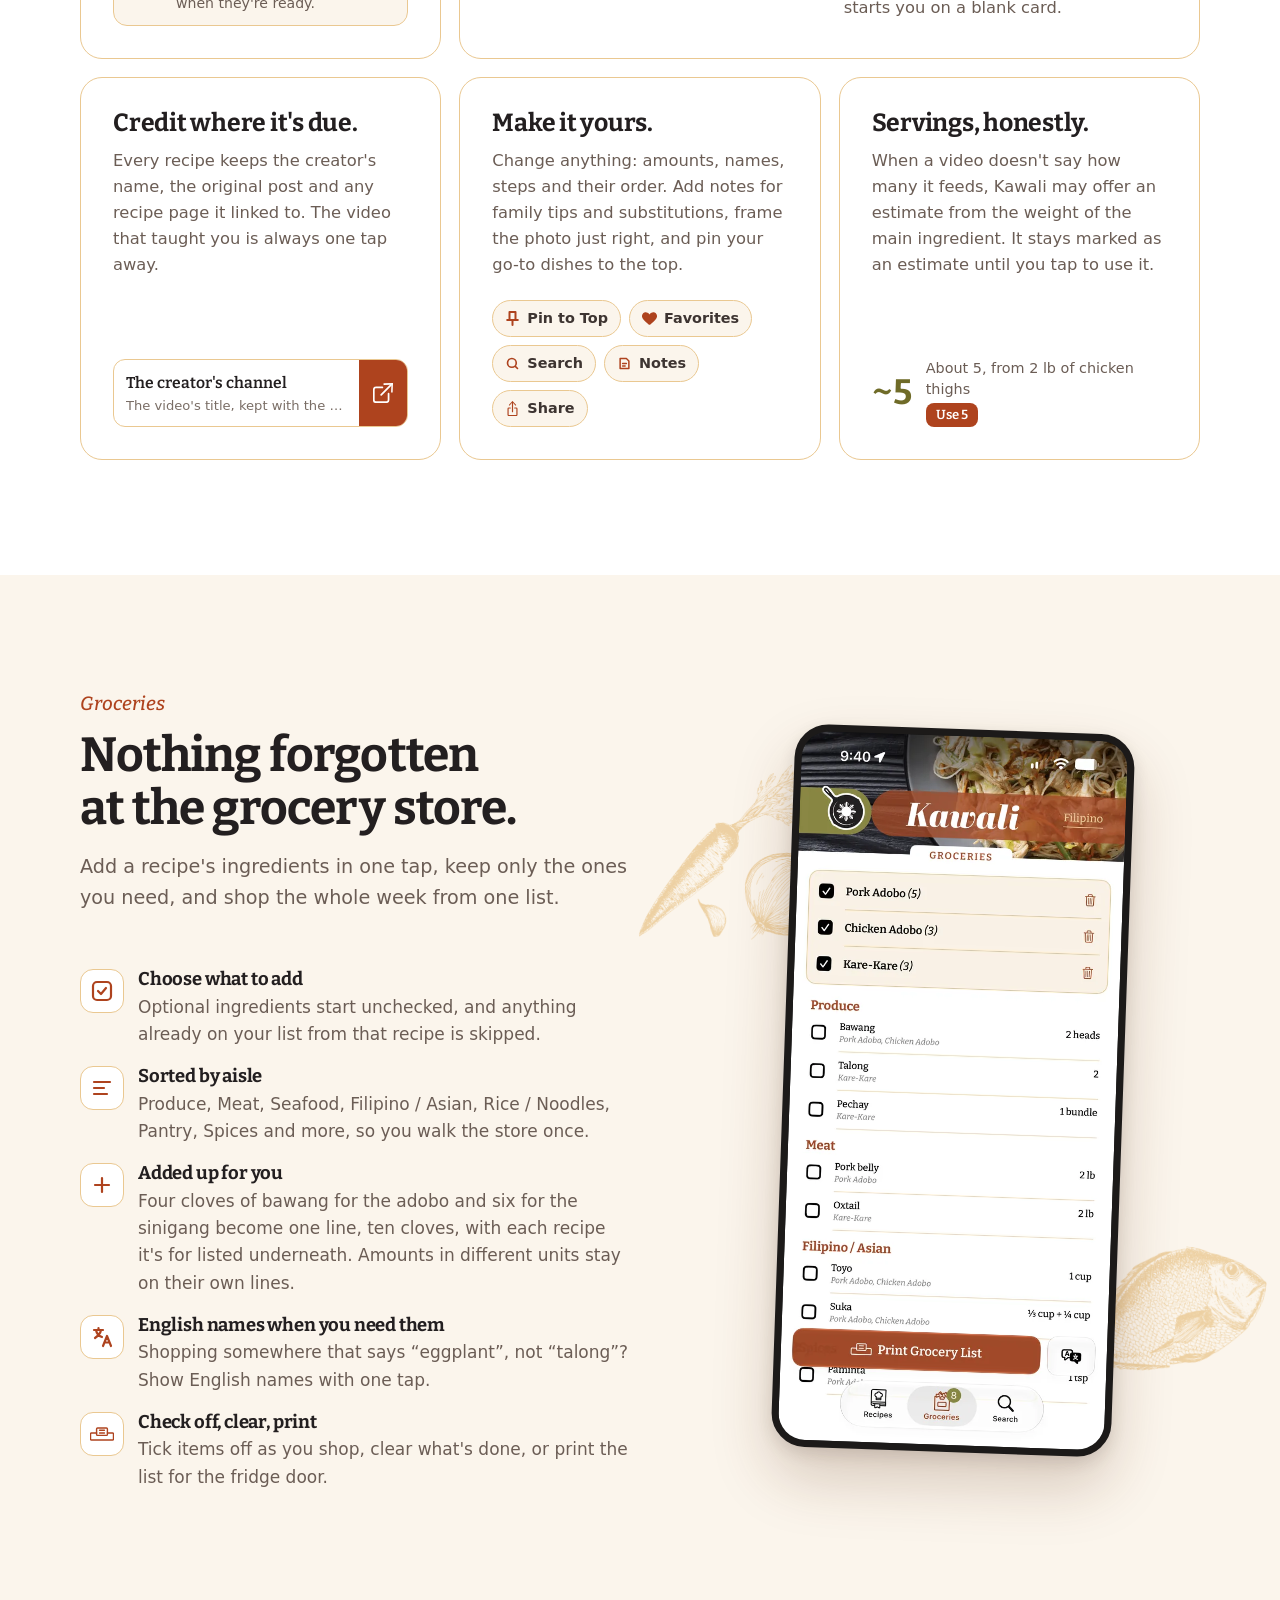
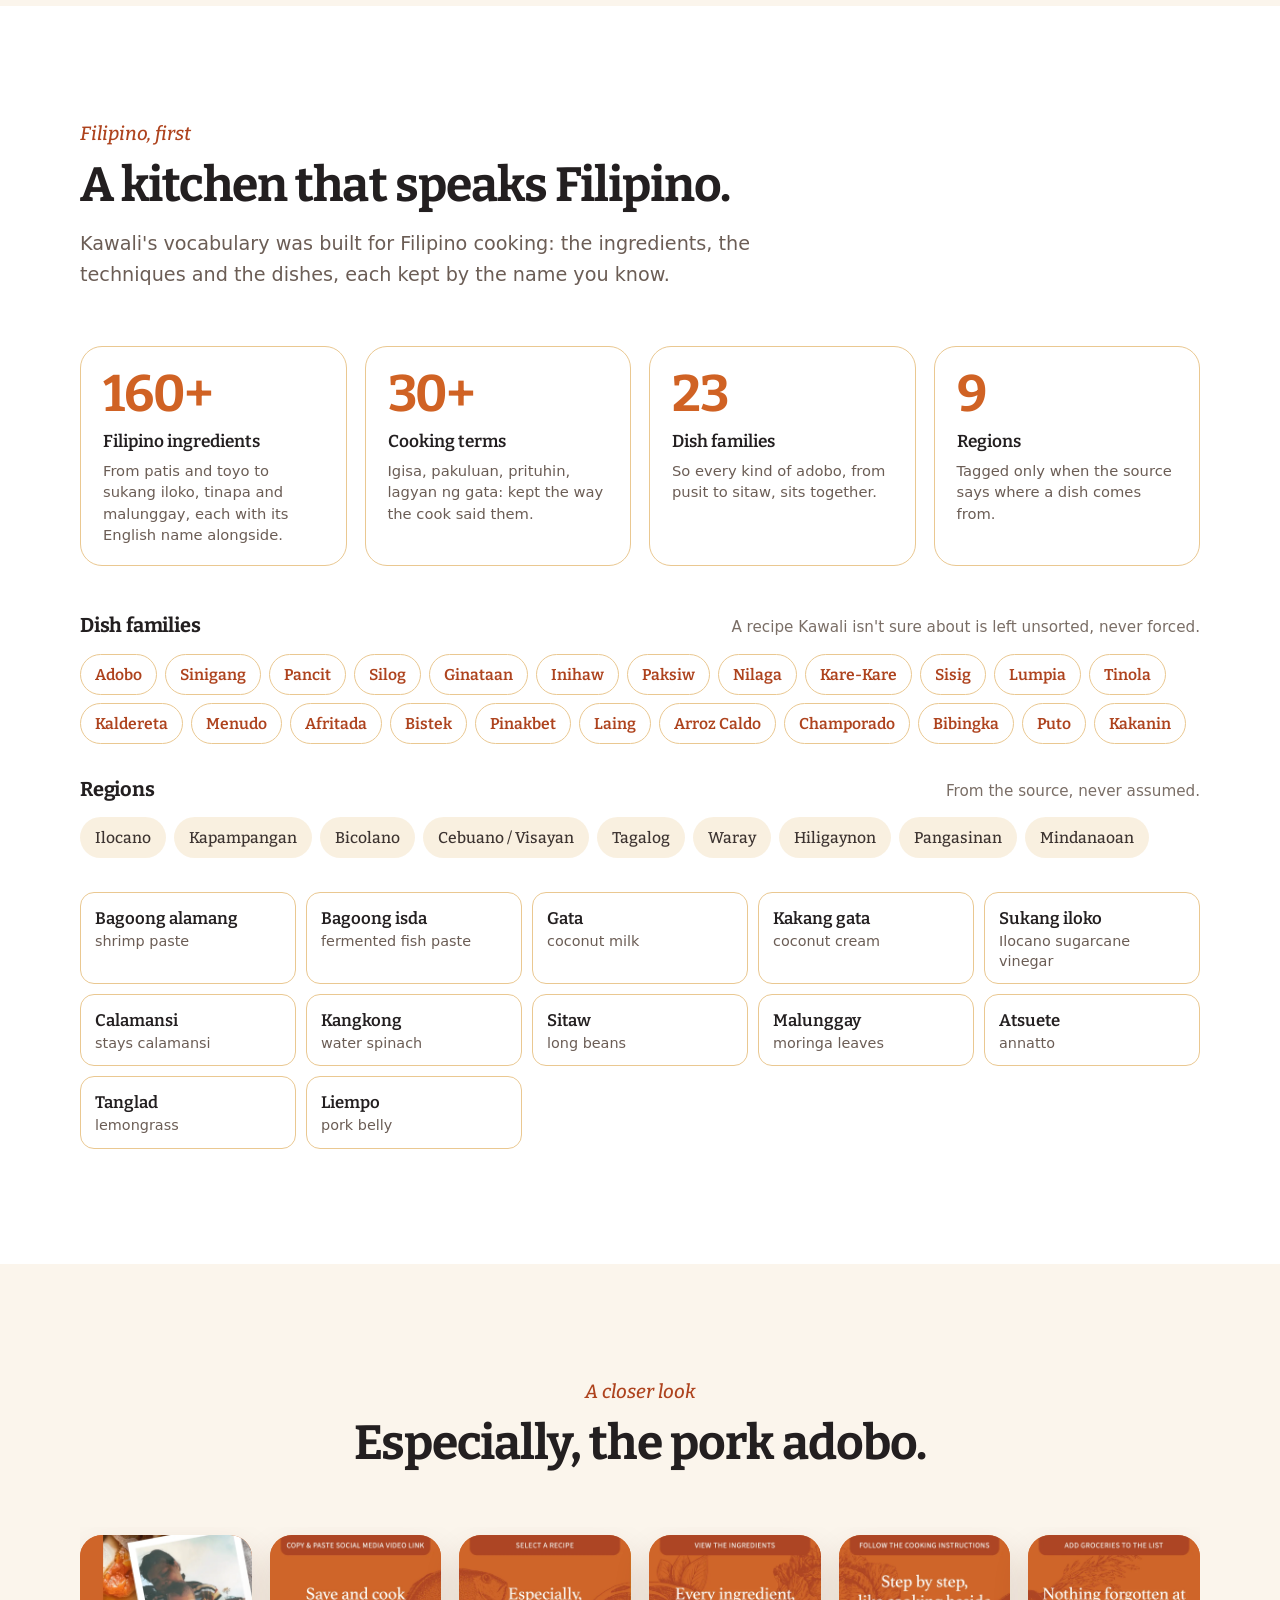
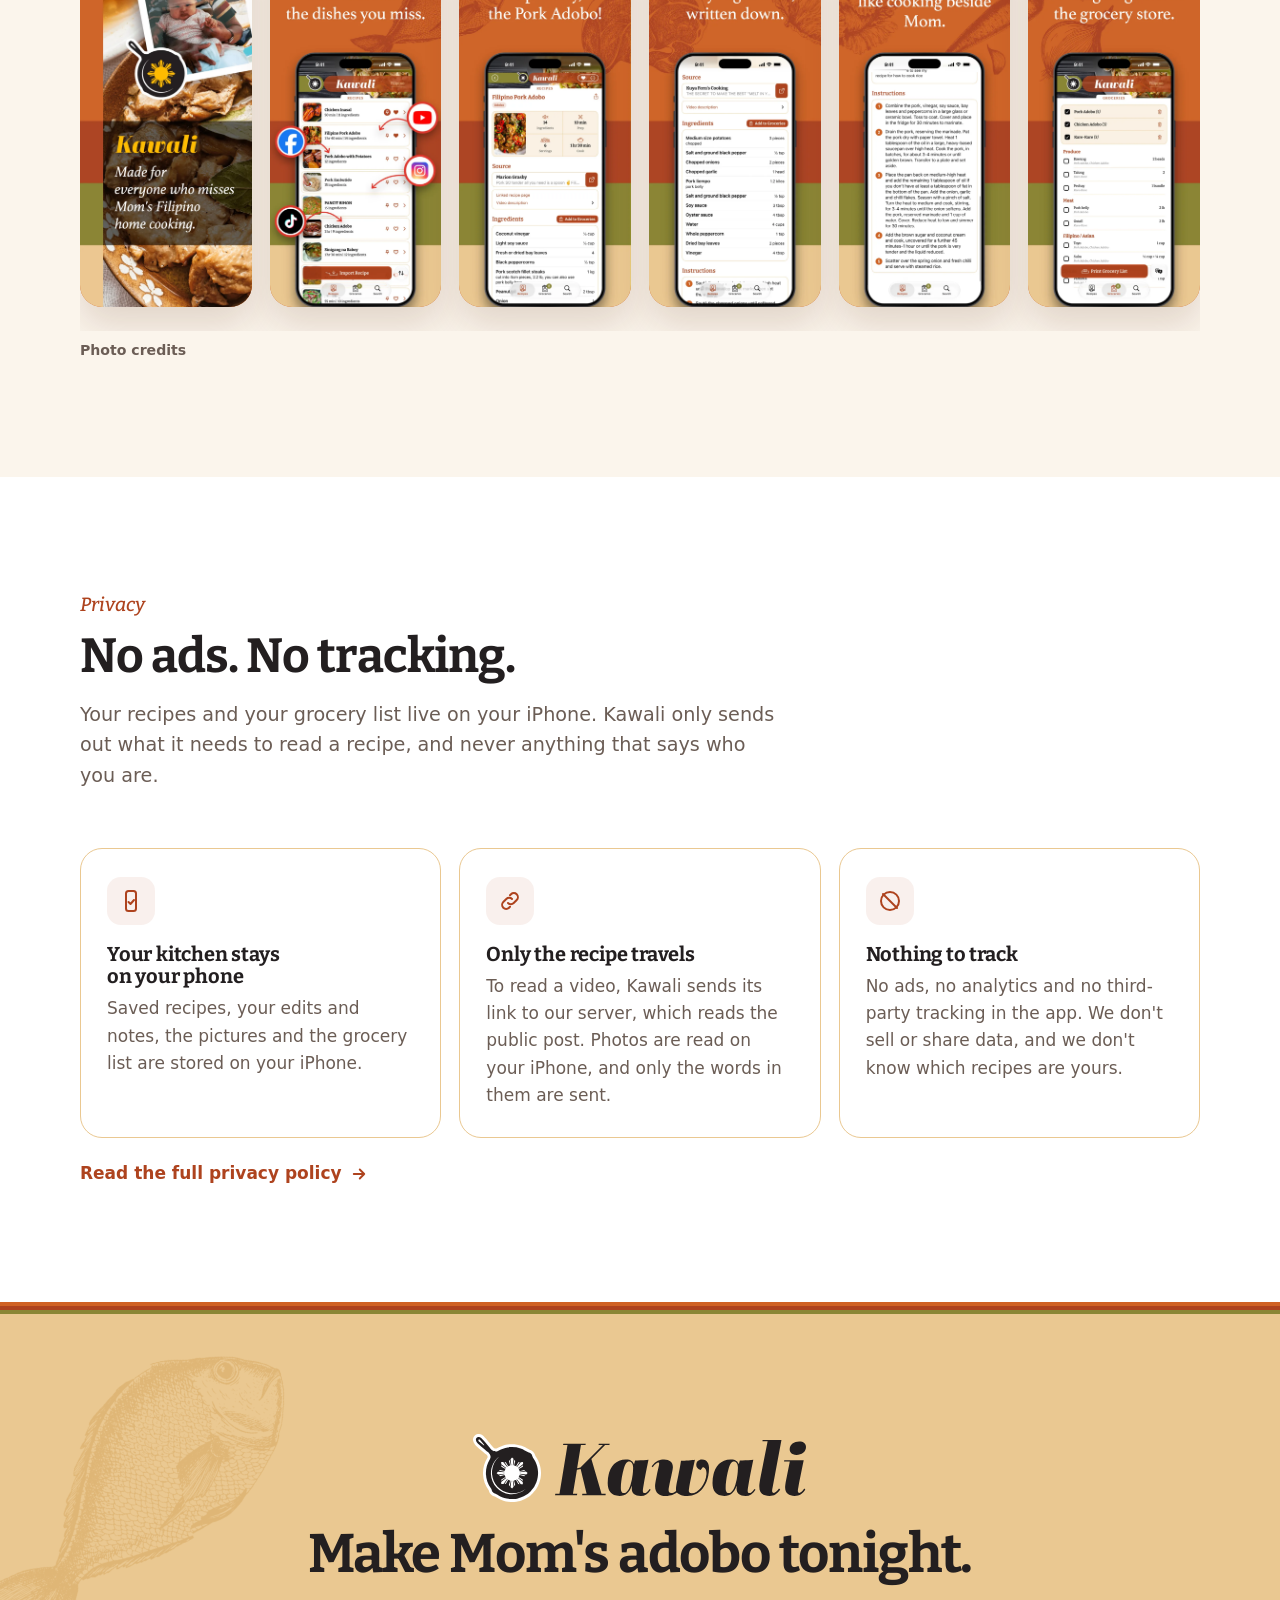
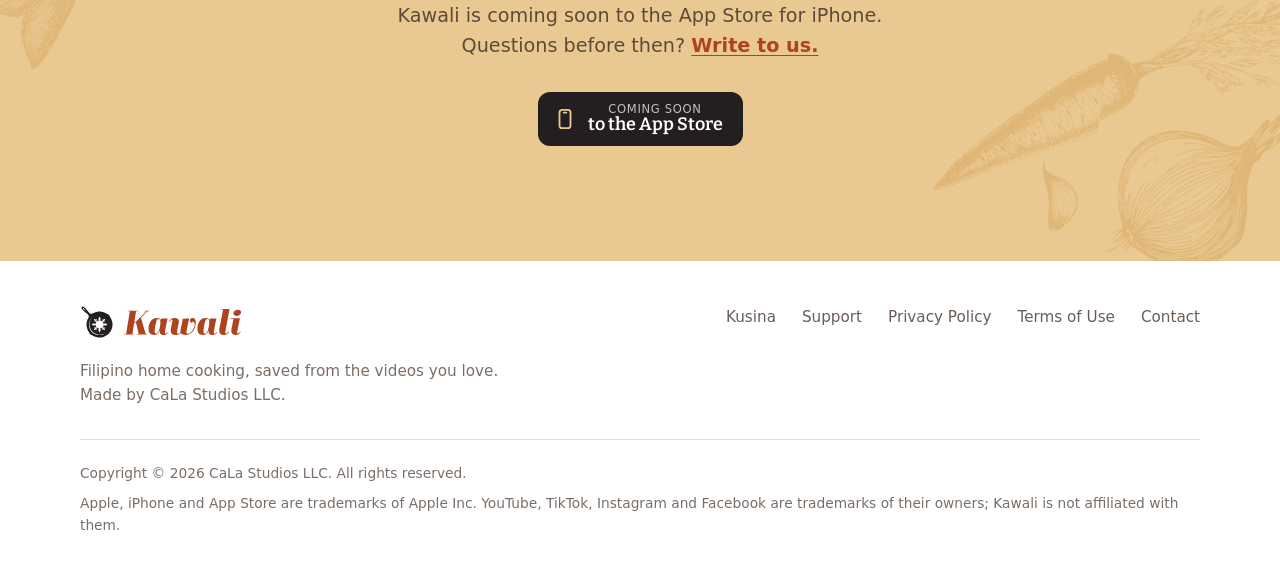
==== commit 80ecc081: "Add Kusina, with its first article: what makes Filipino food unique Kusina (Filipino for kitchen) is" ====
--- a/index.html
+++ b/index.html
@@ -57,6 +57,7 @@
         <li><a href="#how">How it works</a></li>
         <li><a href="#features">Features</a></li>
         <li><a href="#groceries">Groceries</a></li>
+        <li><a href="/kusina/">Kusina</a></li>
         <li><a href="#privacy">Privacy</a></li>
         <li><a href="/support">Support</a></li>
       </ul>
@@ -452,6 +453,7 @@
           <p>Filipino home cooking, saved from the videos you love. Made by CaLa Studios LLC.</p>
         </div>
         <ul class="footer-links">
+          <li><a href="/kusina/">Kusina</a></li>
           <li><a href="/support">Support</a></li>
           <li><a href="/privacy">Privacy Policy</a></li>
           <li><a href="https://www.apple.com/legal/internet-services/itunes/dev/stdeula/">Terms of Use</a></li>
--- a/assets/css/site.css
+++ b/assets/css/site.css
@@ -126,7 +126,7 @@
 .nav-brand { display: inline-flex; align-items: center; padding: 6px 0; }
 .nav-links { display: flex; align-items: center; gap: 28px; }
 .nav-links a { color: var(--muted); font-weight: 500; font-size: 1rem; transition: color 0.15s ease; }
-.nav-links a:hover, .nav-links a[aria-current="page"] { color: var(--chile); }
+.nav-links a:hover, .nav-links a[aria-current] { color: var(--chile); }
 .nav-cta { display: inline-flex; align-items: center; gap: 8px; }
 .nav-toggle { display: none; width: 44px; height: 44px; border-radius: 12px; align-items: center; justify-content: center; }
 .nav-toggle span { display: block; width: 22px; height: 2px; background: var(--ink); border-radius: 2px; position: relative; }
@@ -462,6 +462,32 @@
 .faq-group + .faq-group h2 { margin-top: 36px; }
 .faq-group h2 { font-size: 1.4rem; margin-bottom: 14px; }
 
+/* Kusina: the article index and the articles, which build on the document styles */
+.post-hero { position: relative; isolation: isolate; }
+.post-hero .sketch { color: var(--sunset); z-index: -1; opacity: 0.45; width: min(30vw, 340px); right: -2%; top: 18%; transform: rotate(6deg); }
+.post-hero h1 { max-width: 20ch; }
+.post-dek { max-width: 40rem; }
+.post-crumbs { display: flex; gap: 8px; align-items: baseline; margin-bottom: 14px; font-family: var(--serif); font-style: italic; font-weight: 500; font-size: 1.15rem; color: var(--chile); }
+.post-crumbs a:hover { text-decoration: underline; text-underline-offset: 3px; }
+.post-crumbs span[aria-hidden] { color: var(--line); font-style: normal; }
+.post-meta { display: flex; flex-wrap: wrap; gap: 4px 0; margin: 18px 0 0; color: var(--dim); font-size: 0.95rem; }
+.post-meta > * + *::before { content: "·"; margin: 0 10px; color: var(--sunset); }
+.post p, .post li { line-height: 1.7; }
+.post > p:first-child { font-size: 1.12rem; color: var(--ink); }
+.post h2 { font-size: clamp(1.5rem, 2.6vw, 1.8rem); }
+.post-note { margin: 2.6em 0 1.6em; padding: 22px 24px; border-radius: 16px; background: var(--paper); border: 1px solid var(--line); }
+.post-note p { margin-bottom: 0; }
+.post-note .link-arrow { margin-top: 14px; text-decoration: none; }
+.post .post-sources { padding-top: 18px; border-top: 1px solid var(--line-soft); color: var(--dim); font-size: 0.92rem; }
+.post-list { list-style: none; margin: 0; padding: 0 0 var(--section); display: grid; grid-template-columns: repeat(auto-fill, minmax(min(100%, 320px), 1fr)); gap: 18px; }
+.post-card { display: flex; flex-direction: column; height: 100%; padding: clamp(22px, 3vw, 30px); border-radius: var(--radius); background: #fff; border: 1px solid var(--line); transition: border-color 0.15s ease, box-shadow 0.15s ease; }
+.post-card:hover { border-color: var(--chile); box-shadow: var(--shadow); }
+.post-kind { font-family: var(--serif); font-style: italic; font-weight: 500; color: var(--chile); margin-bottom: 8px; }
+.post-card h2 { font-size: clamp(1.35rem, 2.2vw, 1.6rem); margin-bottom: 10px; }
+.post-card p { color: var(--muted); margin: 0; }
+.post-card .post-meta { margin-top: auto; padding-top: 18px; font-size: 0.9rem; }
+@media (max-width: 640px) { .post-hero .sketch { display: none; } }
+
 /* Embedded in an iframe: hide the chrome, keep the document */
 .embedded .site-header, .embedded .site-footer, .embedded .stripes { display: none; }
 .embedded .doc-hero { padding-top: 8px; }
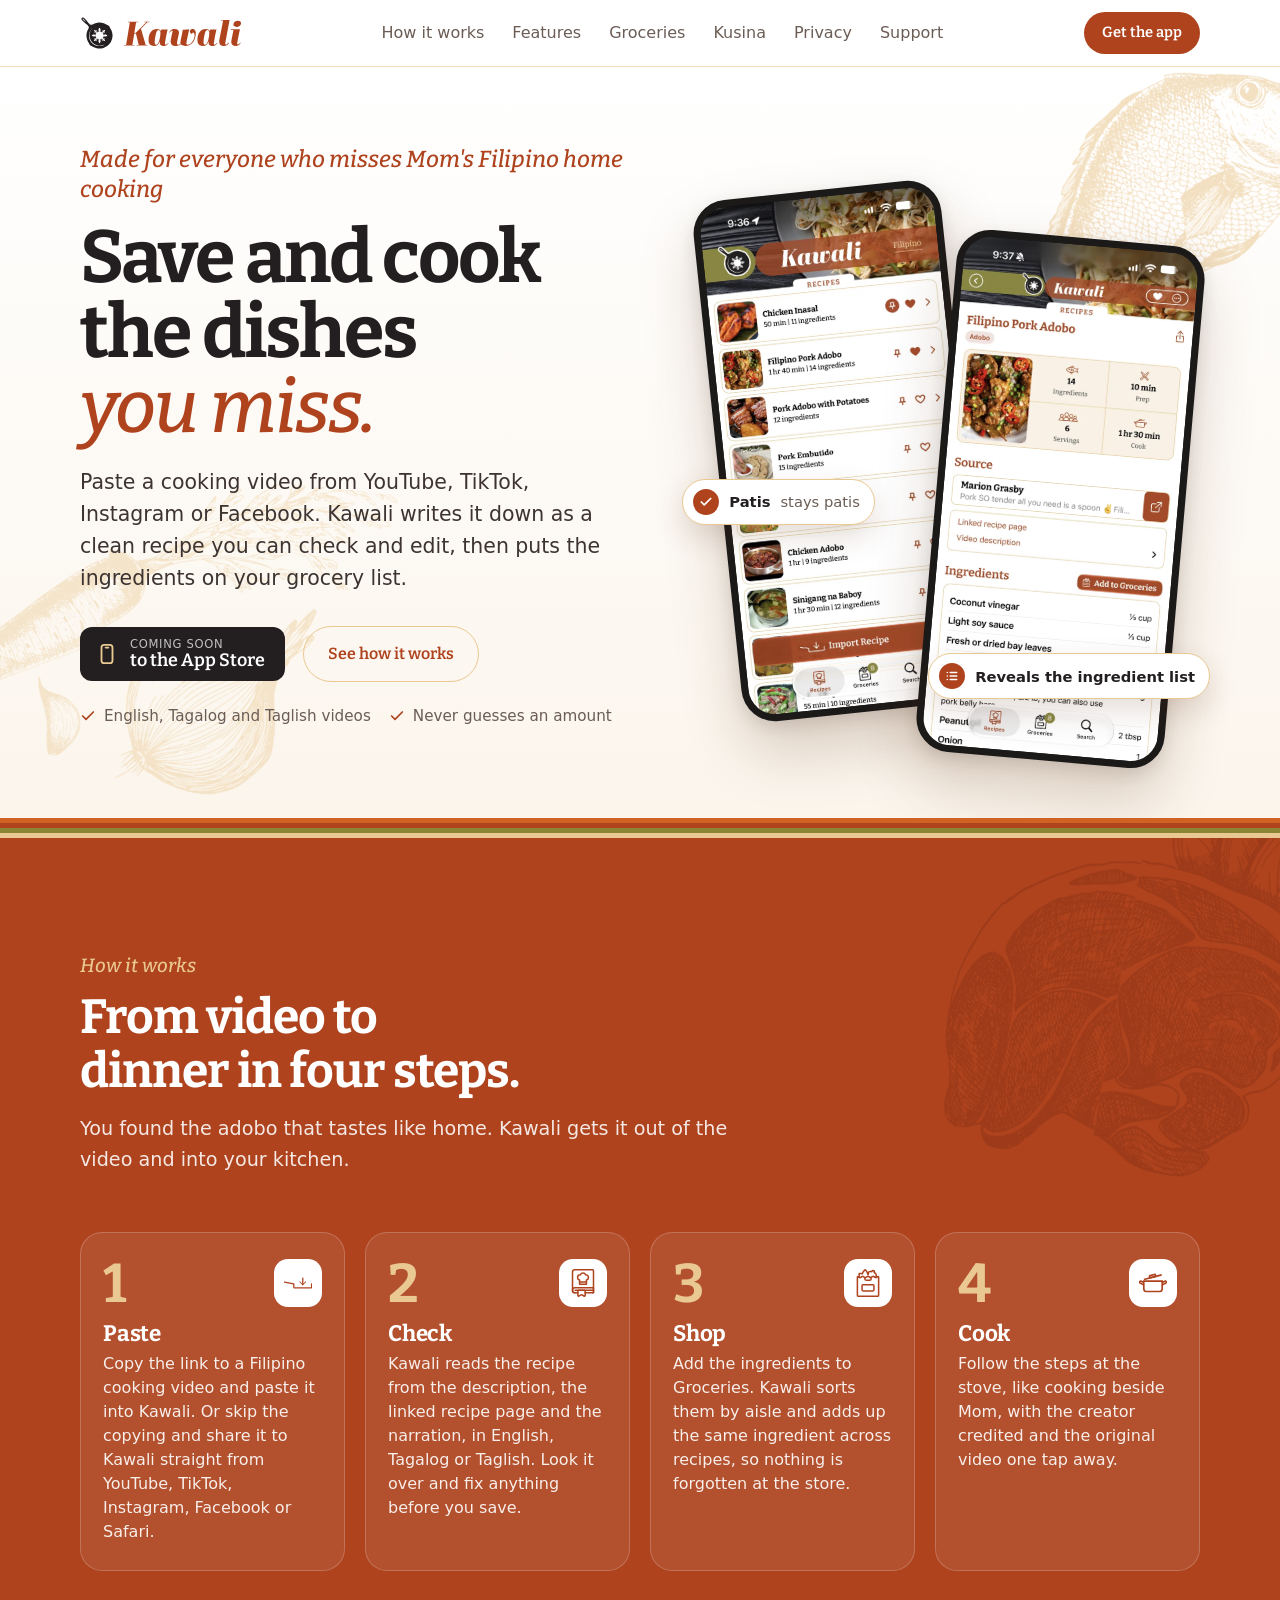
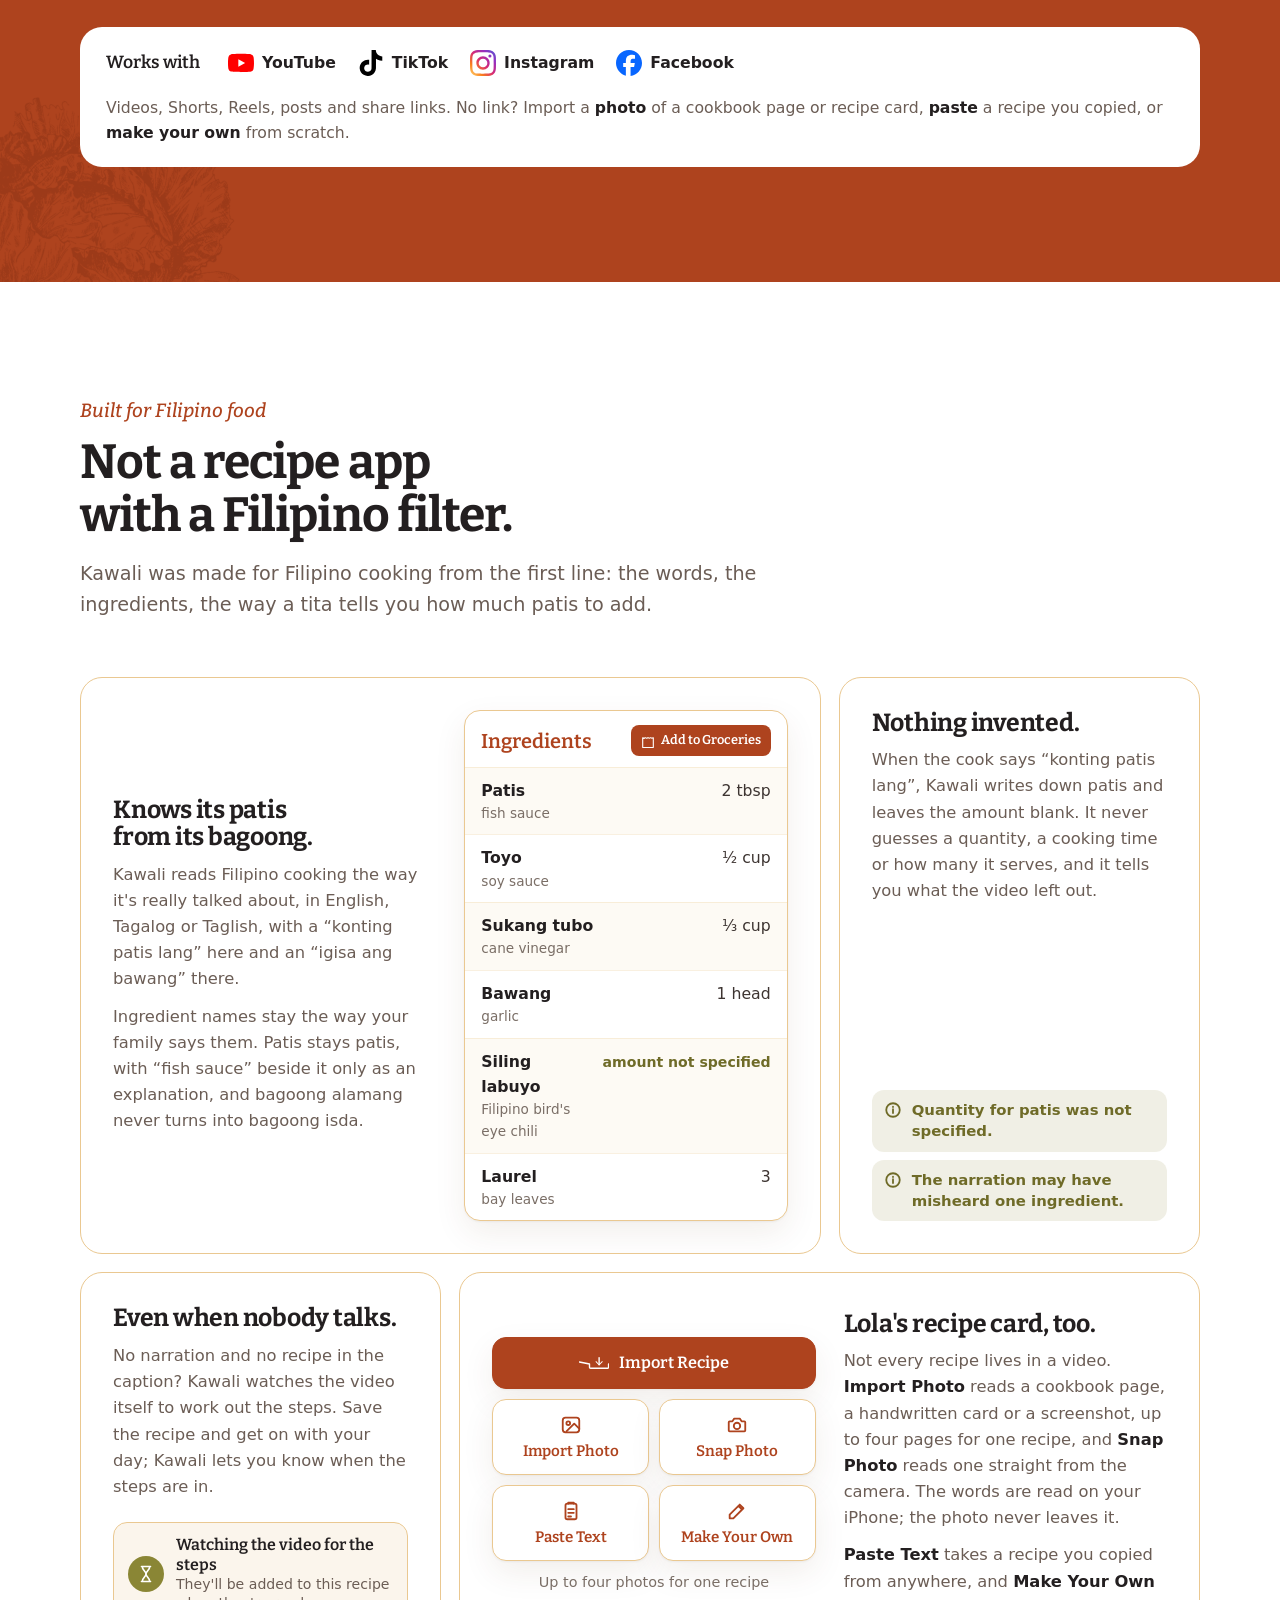
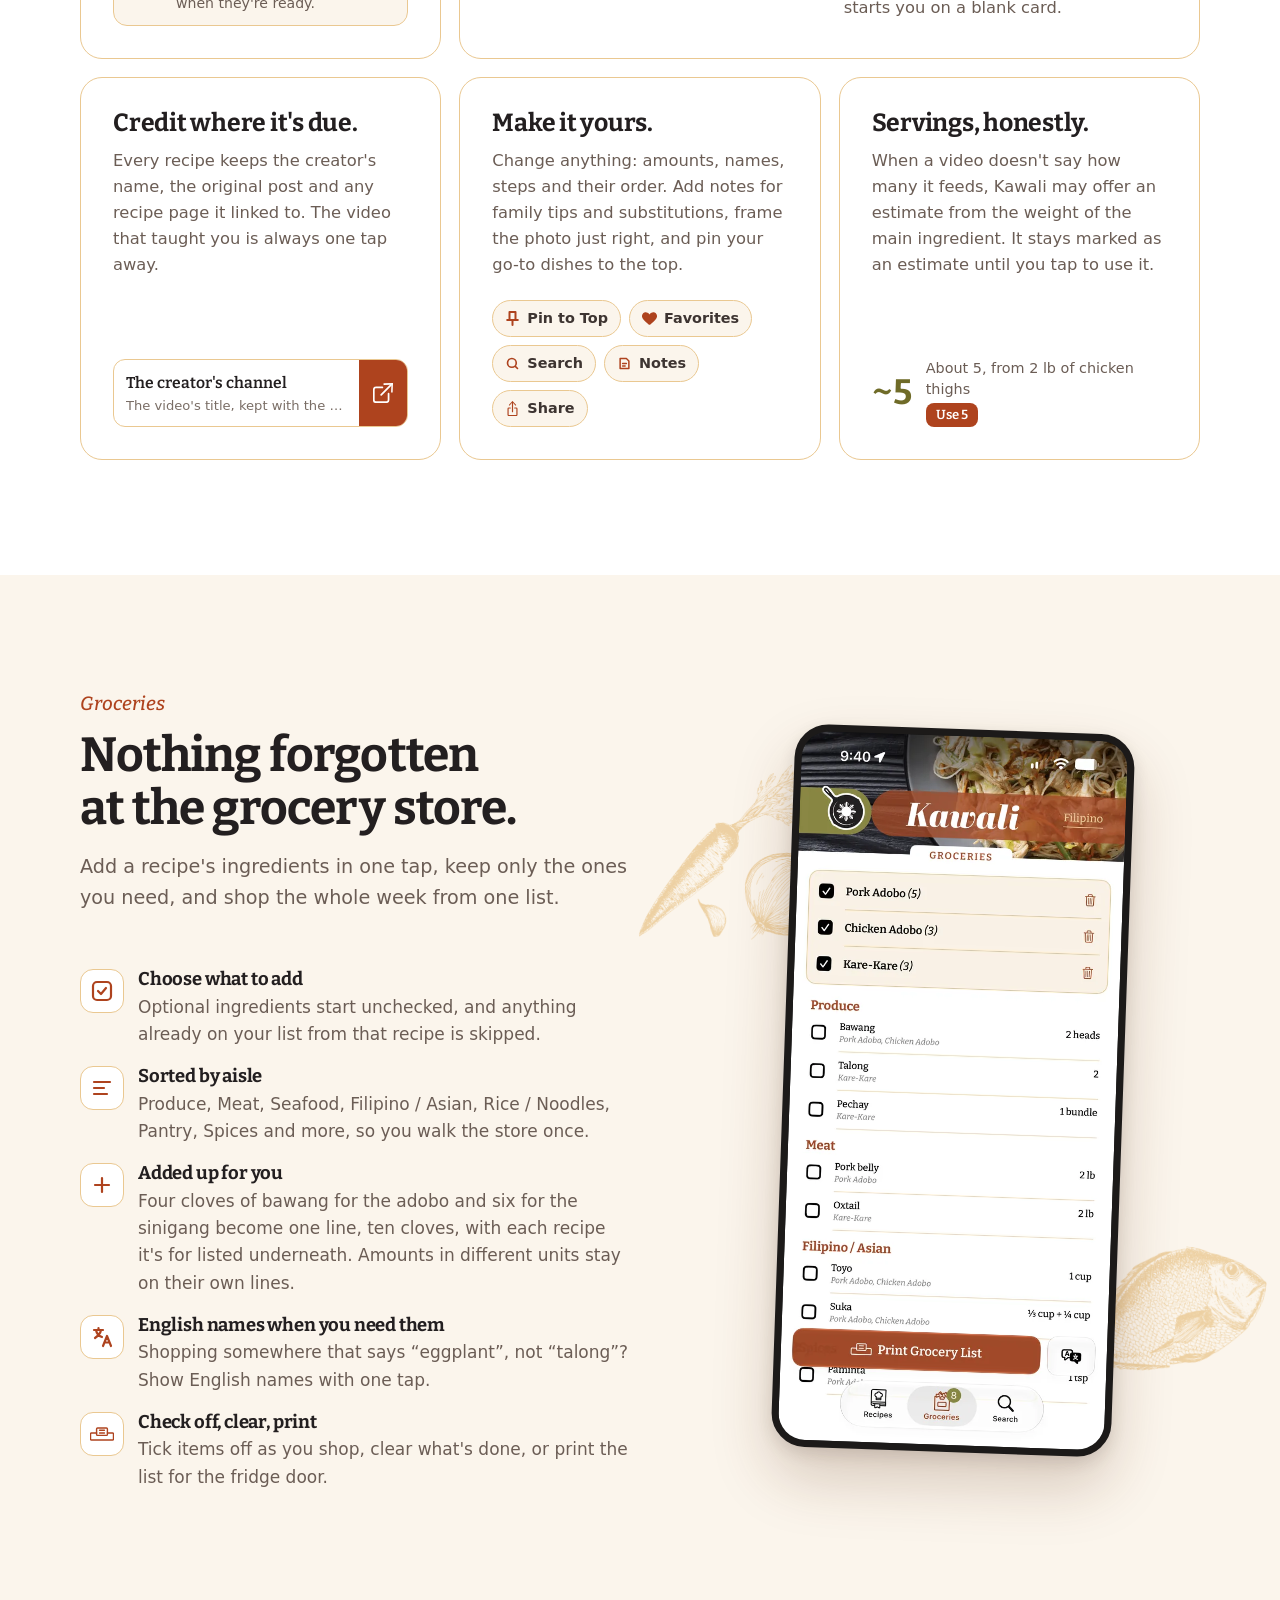
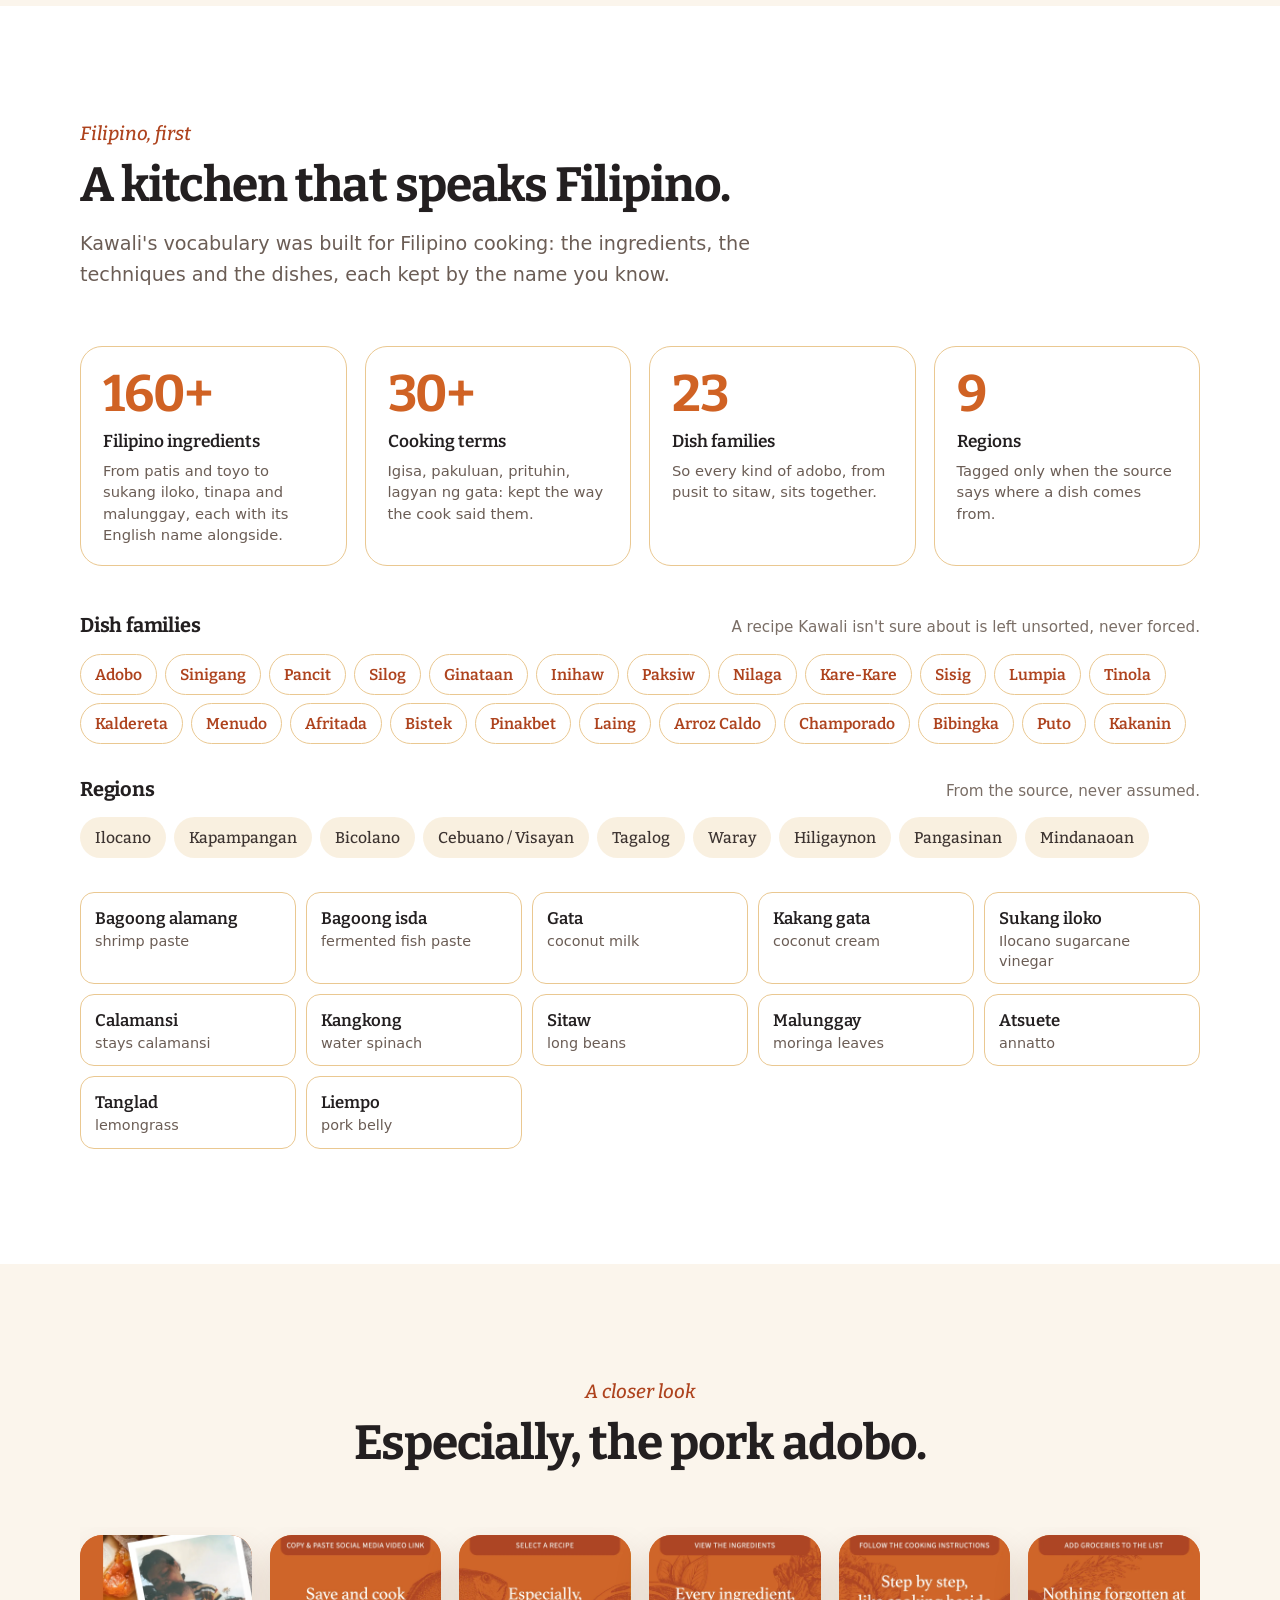
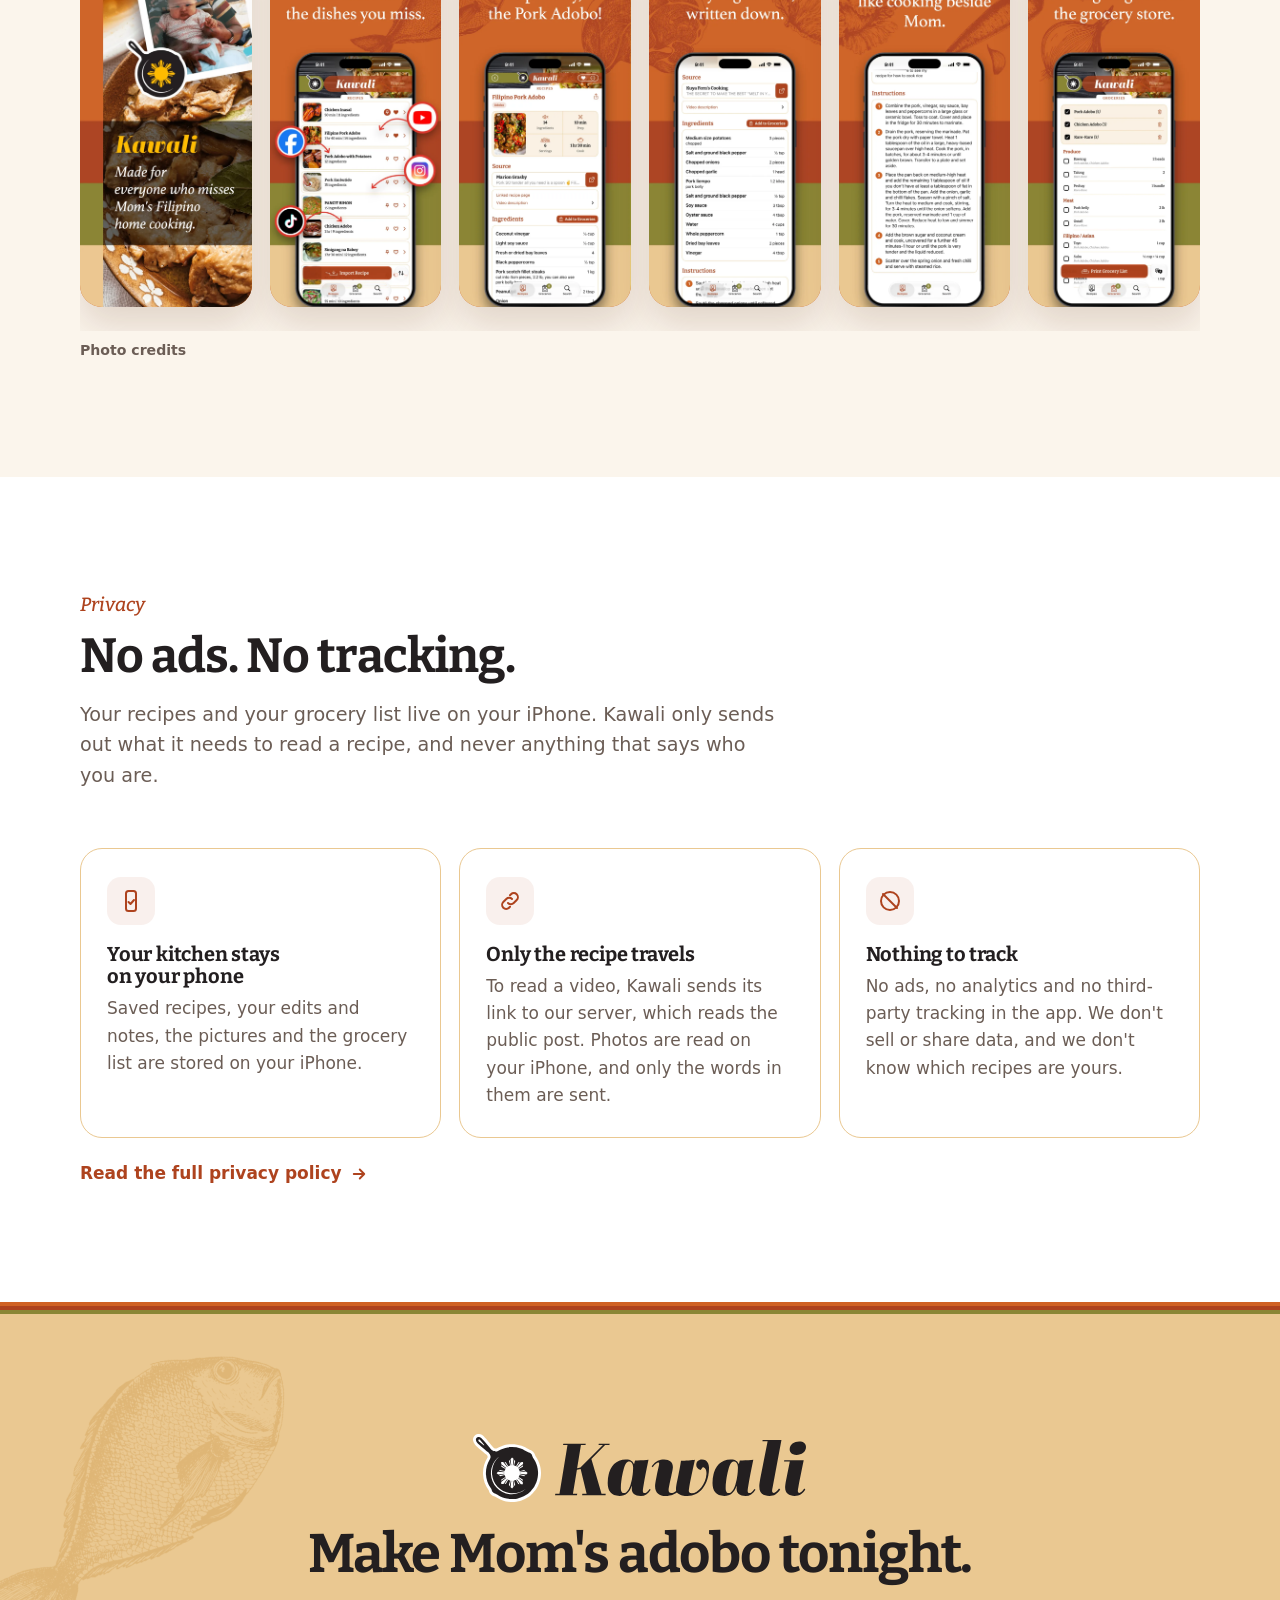
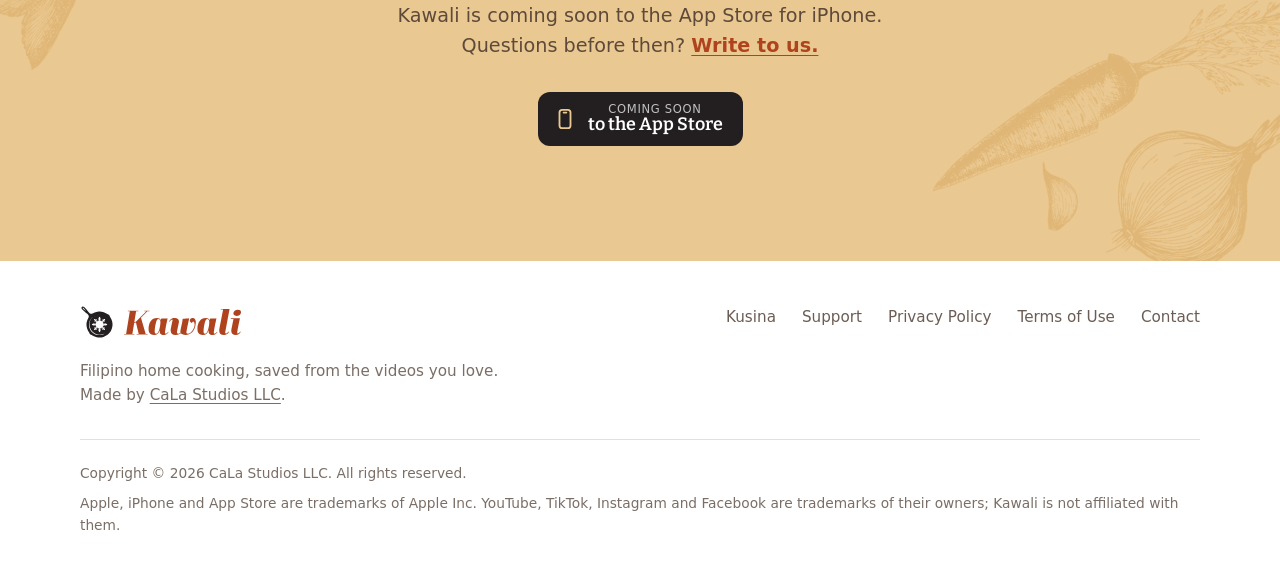
==== commit c9ec50c9: "Link "CaLa Studios LLC" in the footer to calastudios.app The studio now has its own site listing all" ====
--- a/index.html
+++ b/index.html
@@ -40,7 +40,7 @@
     "description": "Kawali turns Filipino cooking videos from YouTube, TikTok, Instagram and Facebook into structured, editable recipes and a grocery checklist, keeping Filipino ingredient names and never inventing amounts the source did not give.",
     "url": "https://kawali.app/",
     "image": "https://kawali.app/assets/img/icon-512.png",
-    "author": { "@type": "Organization", "name": "CaLa Studios LLC", "email": "support@calastudios.app" }
+    "author": { "@type": "Organization", "name": "CaLa Studios LLC", "url": "https://calastudios.app/", "email": "support@calastudios.app" }
   }
   </script>
 </head>
@@ -450,7 +450,7 @@
       <div class="footer-grid">
         <div class="footer-brand">
           <a class="logo" href="/" aria-label="Kawali home"><img class="logo-pan" src="/assets/img/pan.svg" alt="" width="34" height="34"><span class="wordmark" role="img" aria-label="Kawali"></span></a>
-          <p>Filipino home cooking, saved from the videos you love. Made by CaLa Studios LLC.</p>
+          <p>Filipino home cooking, saved from the videos you love. Made by <a href="https://calastudios.app/">CaLa Studios LLC</a>.</p>
         </div>
         <ul class="footer-links">
           <li><a href="/kusina/">Kusina</a></li>
--- a/assets/css/site.css
+++ b/assets/css/site.css
@@ -403,6 +403,8 @@
 .site-footer { padding: 44px 0 40px; color: var(--muted); font-size: 0.95rem; background: #fff; }
 .footer-grid { display: flex; justify-content: space-between; gap: 32px; flex-wrap: wrap; align-items: flex-start; }
 .footer-brand p { margin: 12px 0 0; max-width: 28rem; color: var(--dim); }
+.footer-brand p a { text-decoration: underline; text-underline-offset: 3px; }
+.footer-brand p a:hover { color: var(--chile); }
 .footer-links { display: flex; gap: 26px; flex-wrap: wrap; }
 .footer-links a { color: var(--muted); font-weight: 500; }
 .footer-links a:hover { color: var(--chile); }
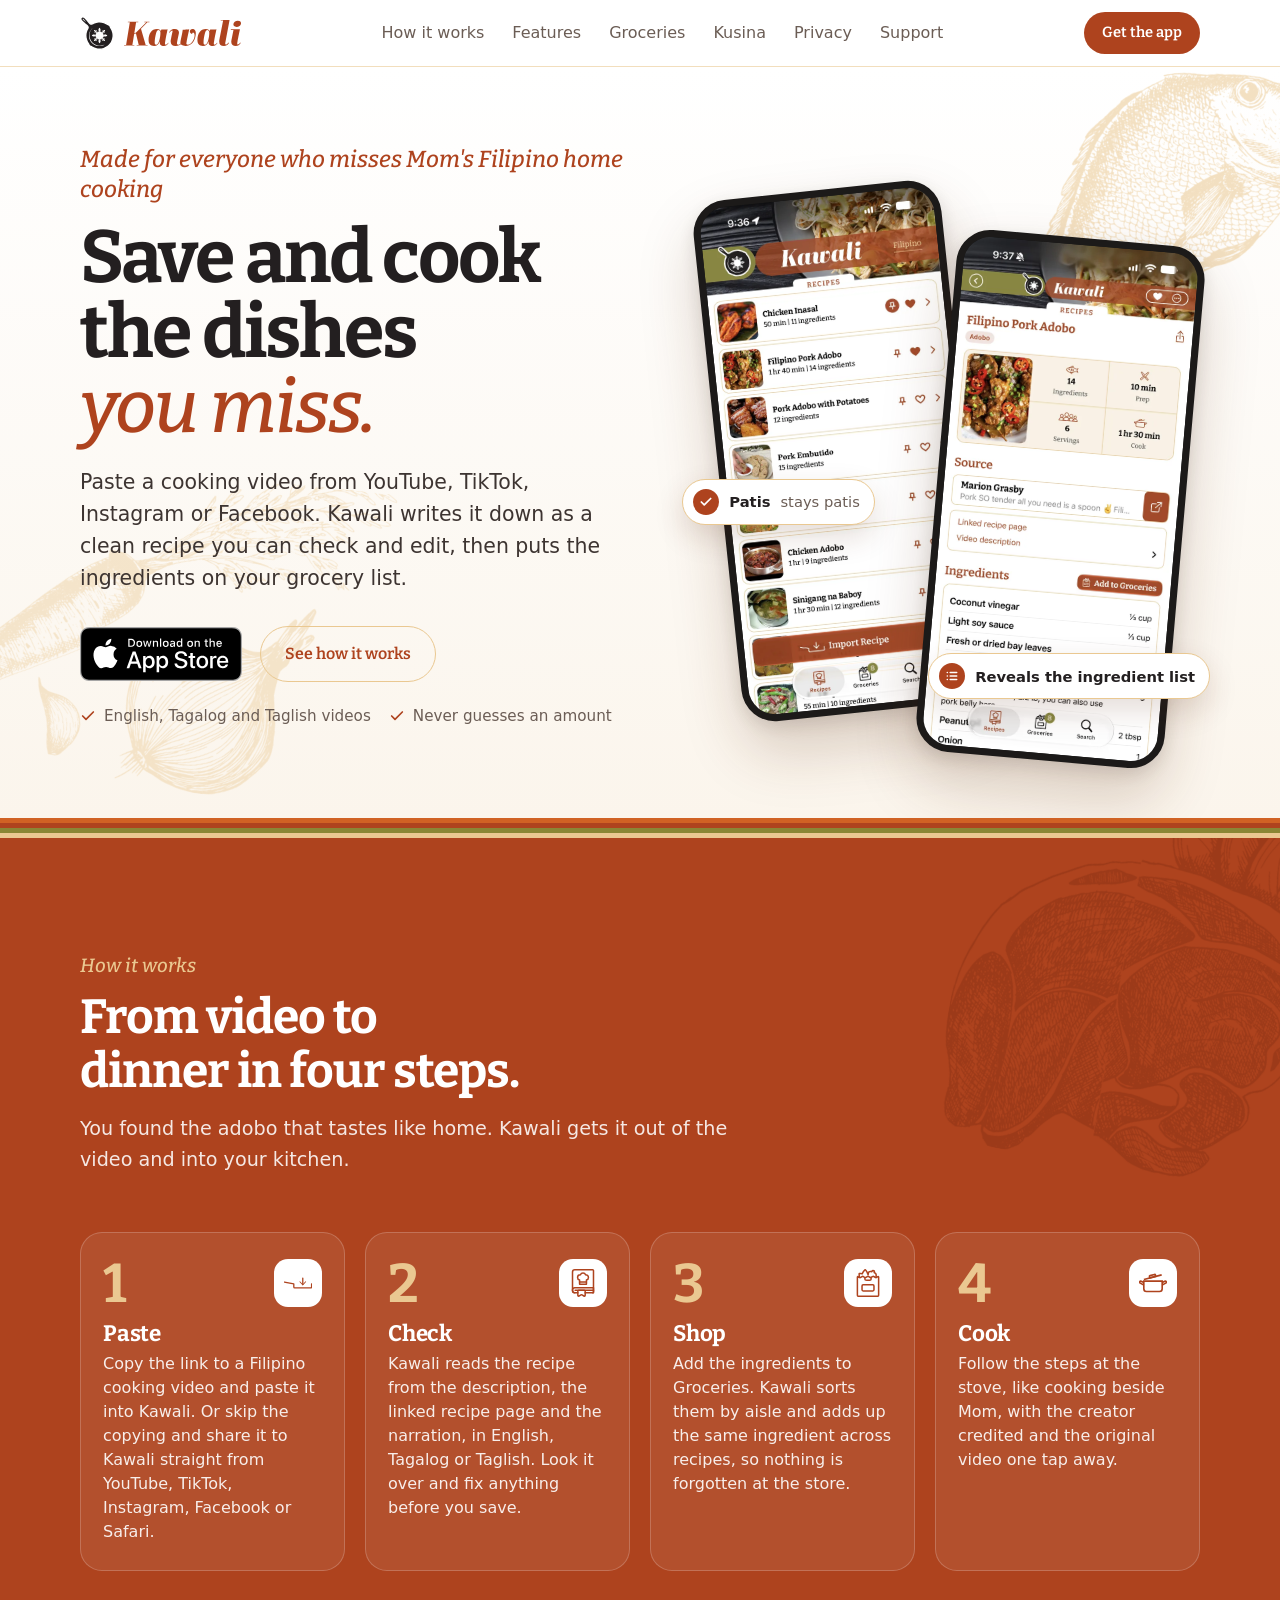
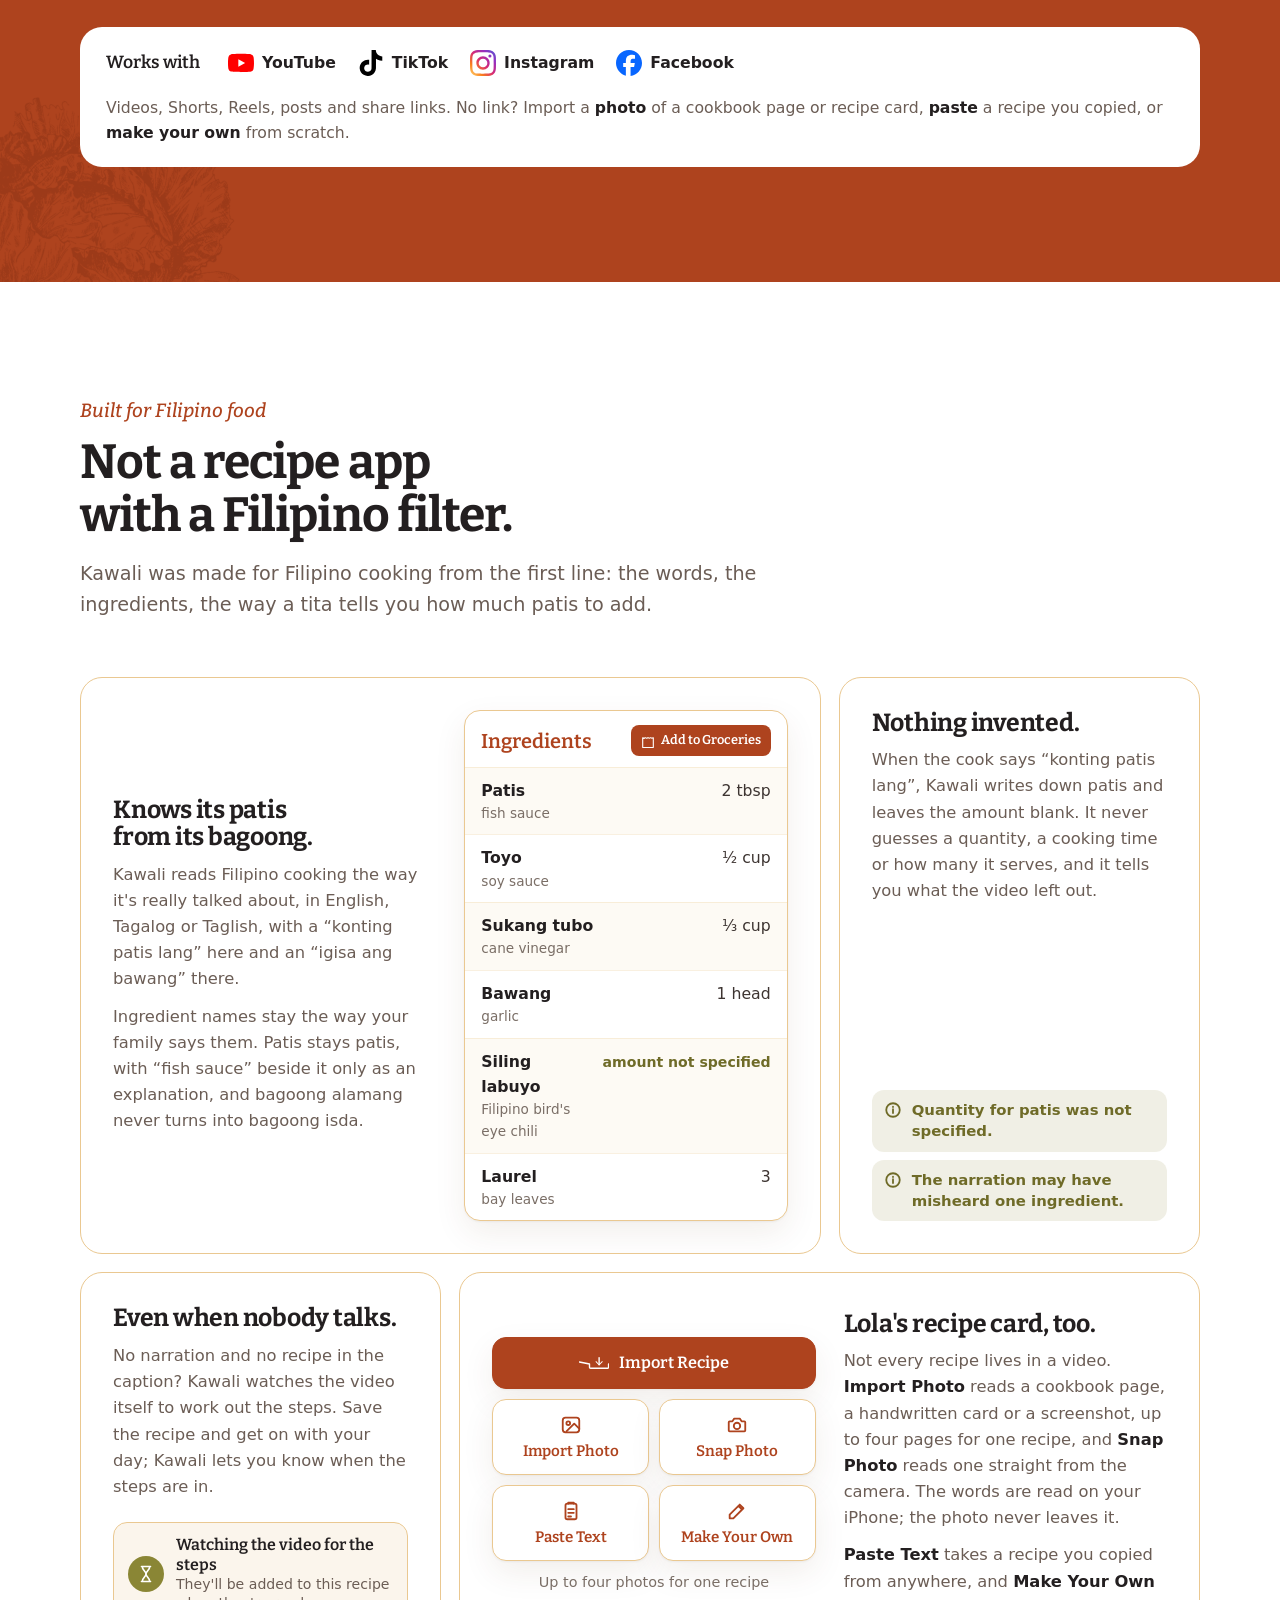
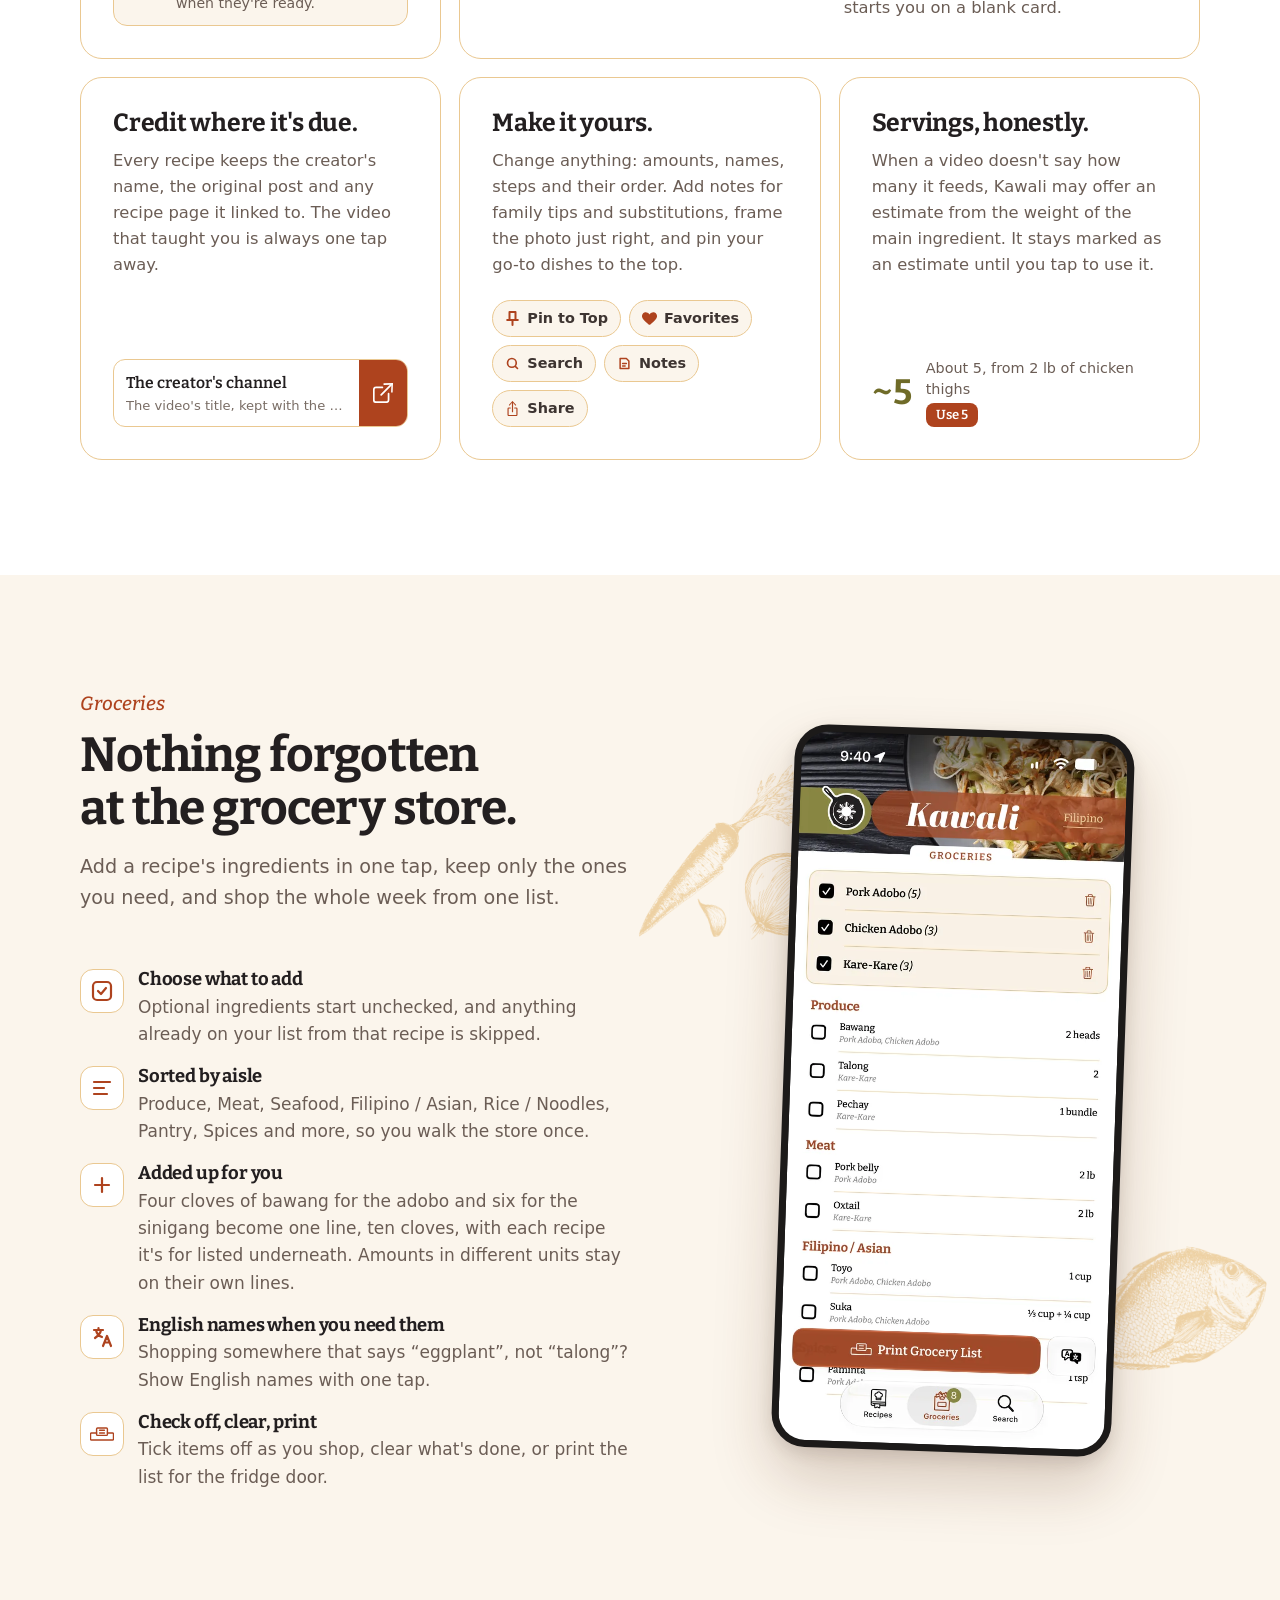
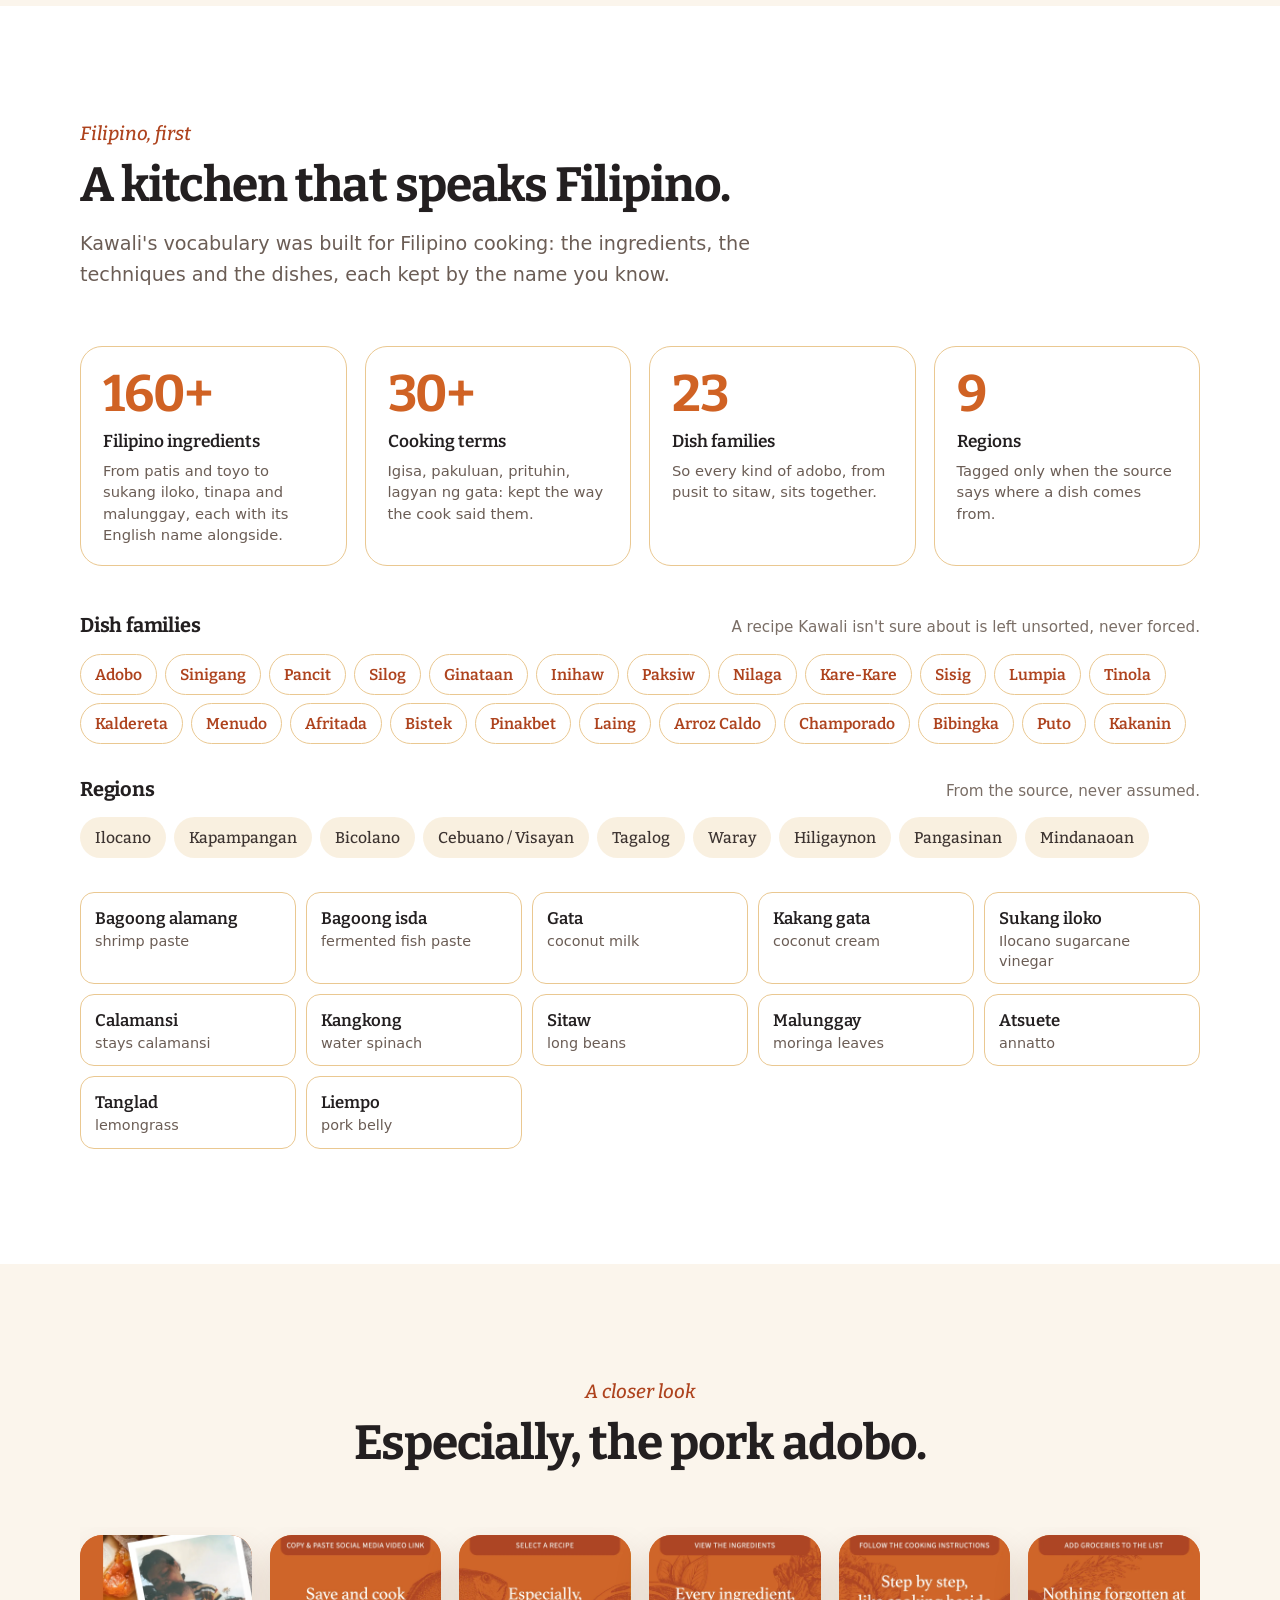
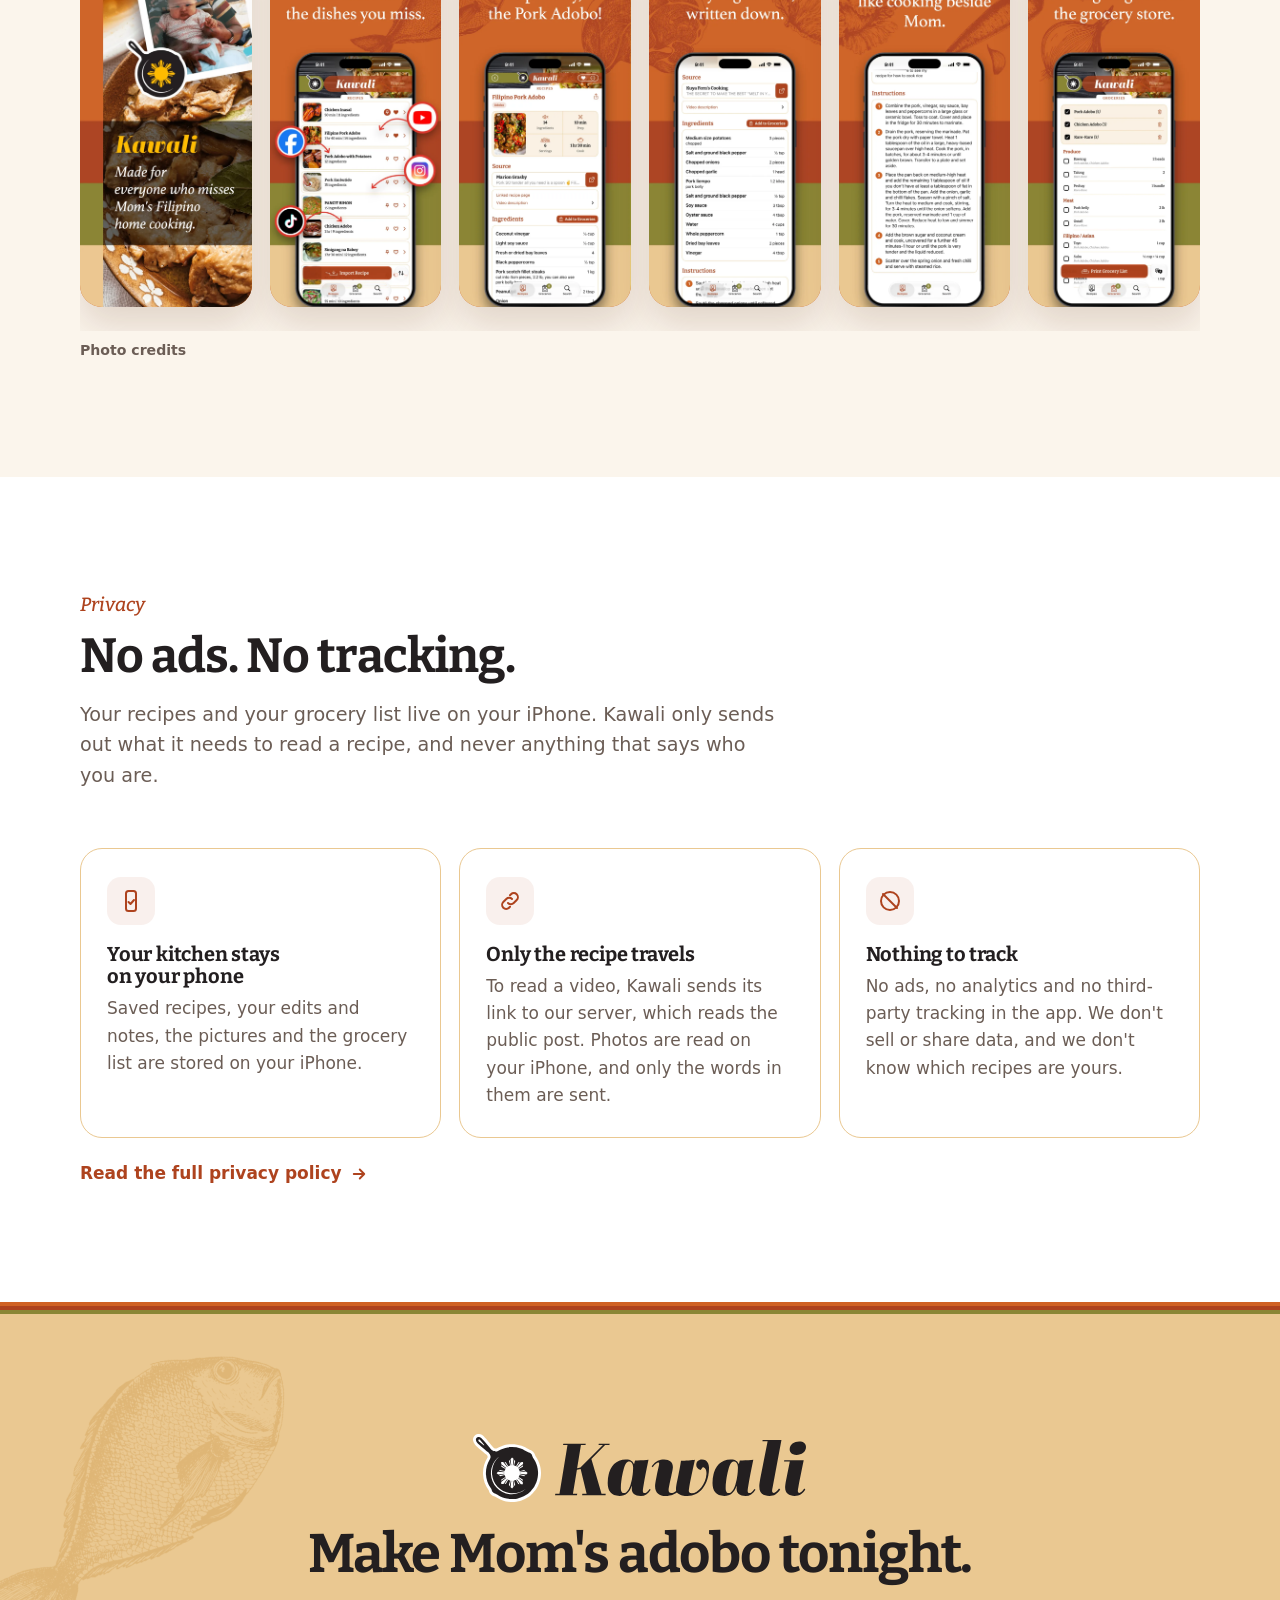
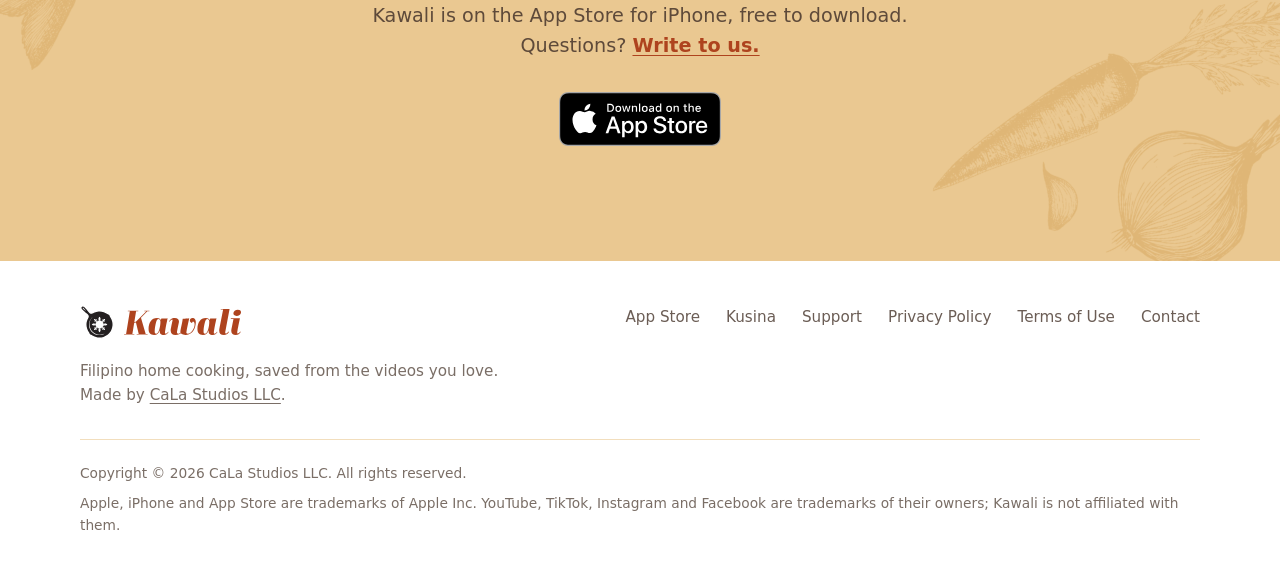
==== commit 60916081: "Kawali is on the App Store: badges, links and the Feast question The listing went live on 2026-10-23" ====
--- a/index.html
+++ b/index.html
@@ -4,9 +4,10 @@
   <meta charset="utf-8">
   <meta name="viewport" content="width=device-width, initial-scale=1, viewport-fit=cover">
   <title>Kawali – Save Filipino recipes from cooking videos</title>
-  <meta name="description" content="Kawali turns Filipino cooking videos from YouTube, TikTok, Instagram and Facebook into clean recipes you can edit, and a grocery list sorted by aisle. Patis stays patis, and an amount the video never gave is never guessed.">
+  <meta name="description" content="Kawali turns Filipino cooking videos from YouTube, TikTok, Instagram and Facebook into recipes you can edit, plus a grocery list sorted by aisle.">
   <link rel="canonical" href="https://kawali.app/">
   <meta name="theme-color" content="#ffffff">
+  <meta name="apple-itunes-app" content="app-id=6808814154">
 
   <meta property="og:type" content="website">
   <meta property="og:site_name" content="Kawali">
@@ -35,10 +36,14 @@
     "@context": "https://schema.org",
     "@type": "SoftwareApplication",
     "name": "Kawali",
+    "alternateName": "Kawali: Video Recipe Saver",
     "operatingSystem": "iOS 26.2 or later",
     "applicationCategory": "LifestyleApplication",
     "description": "Kawali turns Filipino cooking videos from YouTube, TikTok, Instagram and Facebook into structured, editable recipes and a grocery checklist, keeping Filipino ingredient names and never inventing amounts the source did not give.",
     "url": "https://kawali.app/",
+    "downloadUrl": "https://apps.apple.com/us/app/kawali-video-recipe-saver/id6808814154",
+    "installUrl": "https://apps.apple.com/us/app/kawali-video-recipe-saver/id6808814154",
+    "offers": { "@type": "Offer", "price": "0", "priceCurrency": "USD" },
     "image": "https://kawali.app/assets/img/icon-512.png",
     "author": { "@type": "Organization", "name": "CaLa Studios LLC", "url": "https://calastudios.app/", "email": "support@calastudios.app" }
   }
@@ -50,7 +55,7 @@
   <header class="site-header">
     <div class="container nav">
       <a class="nav-brand logo" href="/" aria-label="Kawali home">
-        <img class="logo-pan" src="/assets/img/pan.svg" alt="" width="34" height="34">
+        <img class="logo-pan" src="/assets/img/pan.svg" alt="Kawali logo" width="34" height="34">
         <span class="wordmark" role="img" aria-label="Kawali"></span>
       </a>
       <ul class="nav-links" id="nav-links">
@@ -62,7 +67,7 @@
         <li><a href="/support">Support</a></li>
       </ul>
       <div class="nav-cta">
-        <a class="btn btn-primary btn-sm" href="#download">Get the app</a>
+        <a class="btn btn-primary btn-sm" href="https://apps.apple.com/us/app/kawali-video-recipe-saver/id6808814154">Get the app</a>
         <button class="nav-toggle" type="button" aria-controls="nav-links" aria-expanded="false" aria-label="Menu"><span></span></button>
       </div>
     </div>
@@ -82,10 +87,7 @@
           <h1>Save and cook the dishes <span class="accent">you miss.</span></h1>
           <p class="hero-sub">Paste a cooking video from YouTube, TikTok, Instagram or Facebook. Kawali writes it down as a clean recipe you can check and edit, then puts the ingredients on your grocery list.</p>
           <div class="hero-cta">
-            <span class="store-soon" data-store>
-              <svg viewBox="0 0 24 24" fill="none" stroke="currentColor" stroke-width="2" stroke-linecap="round" stroke-linejoin="round" aria-hidden="true"><rect x="6" y="2" width="12" height="20" rx="3"/><path d="M10.5 5h3"/></svg>
-              <span><small>Coming soon</small><strong>to the App Store</strong></span>
-            </span>
+            <a class="badge-link" href="https://apps.apple.com/us/app/kawali-video-recipe-saver/id6808814154"><img src="/assets/img/app-store-badge.svg" alt="Download on the App Store" width="162" height="54"></a>
             <a class="btn btn-ghost" href="#how">See how it works</a>
           </div>
           <ul class="hero-meta">
@@ -93,11 +95,11 @@
             <li><svg viewBox="0 0 24 24" fill="none" stroke="currentColor" stroke-width="2.5" stroke-linecap="round" stroke-linejoin="round" aria-hidden="true"><path d="M20 6 9 17l-5-5"/></svg>Never guesses an amount</li>
           </ul>
         </div>
-        <div class="hero-visual" aria-hidden="true">
-          <div class="phone phone--a"><img src="/assets/img/screen-home.webp" alt="" width="600" height="1304" fetchpriority="high"></div>
-          <div class="phone phone--b"><img src="/assets/img/screen-recipe.webp" alt="" width="600" height="1304" fetchpriority="high"></div>
-          <div class="chip chip--tl"><span class="dot"><svg viewBox="0 0 24 24" fill="none" stroke="currentColor" stroke-width="3" stroke-linecap="round" stroke-linejoin="round"><path d="M20 6 9 17l-5-5"/></svg></span>Patis <em>stays patis</em></div>
-          <div class="chip chip--br"><span class="dot"><svg viewBox="0 0 24 24" fill="none" stroke="currentColor" stroke-width="2.8" stroke-linecap="round" stroke-linejoin="round"><path d="M9 6h11M9 12h11M9 18h11M4 6h.01M4 12h.01M4 18h.01"/></svg></span>Reveals the ingredient list</div>
+        <div class="hero-visual">
+          <div class="phone phone--a"><img src="/assets/img/screen-home.webp" alt="The Kawali recipe list with Chicken Inasal, Filipino Pork Adobo, Pancit Bihon and Sinigang na Baboy" width="600" height="1304" fetchpriority="high"></div>
+          <div class="phone phone--b"><img src="/assets/img/screen-recipe.webp" alt="A Filipino Pork Adobo recipe in Kawali with its source video, servings, cook time and ingredients" width="600" height="1304" fetchpriority="high"></div>
+          <div class="chip chip--tl" aria-hidden="true"><span class="dot"><svg viewBox="0 0 24 24" fill="none" stroke="currentColor" stroke-width="3" stroke-linecap="round" stroke-linejoin="round"><path d="M20 6 9 17l-5-5"/></svg></span>Patis <em>stays patis</em></div>
+          <div class="chip chip--br" aria-hidden="true"><span class="dot"><svg viewBox="0 0 24 24" fill="none" stroke="currentColor" stroke-width="2.8" stroke-linecap="round" stroke-linejoin="round"><path d="M9 6h11M9 12h11M9 18h11M4 6h.01M4 12h.01M4 18h.01"/></svg></span>Reveals the ingredient list</div>
         </div>
       </div>
     </section>
@@ -430,16 +432,13 @@
       <span class="sketch sketch--produce" aria-hidden="true"></span>
       <div class="container">
         <div class="cta-logo">
-          <img class="logo-pan" src="/assets/img/pan.svg" alt="" width="68" height="68">
+          <img class="logo-pan" src="/assets/img/pan.svg" alt="Kawali logo" width="68" height="68" aria-hidden="true">
           <span class="wordmark wordmark--lg wordmark--ink" role="img" aria-label="Kawali"></span>
         </div>
         <h2 class="title">Make Mom's adobo tonight.</h2>
-        <p class="lede">Kawali is coming soon to the App Store for iPhone. Questions before then? <a href="mailto:support@calastudios.app?subject=Kawali" style="color:var(--chile);font-weight:600;text-decoration:underline;text-underline-offset:3px">Write to us.</a></p>
+        <p class="lede">Kawali is on the App Store for iPhone, free to download. Questions? <a href="mailto:support@calastudios.app?subject=Kawali" style="color:var(--chile);font-weight:600;text-decoration:underline;text-underline-offset:3px">Write to us.</a></p>
         <div class="cta-actions">
-          <span class="store-soon" data-store>
-            <svg viewBox="0 0 24 24" fill="none" stroke="currentColor" stroke-width="2" stroke-linecap="round" stroke-linejoin="round" aria-hidden="true"><rect x="6" y="2" width="12" height="20" rx="3"/><path d="M10.5 5h3"/></svg>
-            <span><small>Coming soon</small><strong>to the App Store</strong></span>
-          </span>
+          <a class="badge-link" href="https://apps.apple.com/us/app/kawali-video-recipe-saver/id6808814154"><img src="/assets/img/app-store-badge.svg" alt="Download on the App Store" width="162" height="54"></a>
         </div>
       </div>
     </section>
@@ -449,10 +448,11 @@
     <div class="container">
       <div class="footer-grid">
         <div class="footer-brand">
-          <a class="logo" href="/" aria-label="Kawali home"><img class="logo-pan" src="/assets/img/pan.svg" alt="" width="34" height="34"><span class="wordmark" role="img" aria-label="Kawali"></span></a>
+          <a class="logo" href="/" aria-label="Kawali home"><img class="logo-pan" src="/assets/img/pan.svg" alt="Kawali logo" width="34" height="34"><span class="wordmark" role="img" aria-label="Kawali"></span></a>
           <p>Filipino home cooking, saved from the videos you love. Made by <a href="https://calastudios.app/">CaLa Studios LLC</a>.</p>
         </div>
         <ul class="footer-links">
+          <li><a href="https://apps.apple.com/us/app/kawali-video-recipe-saver/id6808814154">App Store</a></li>
           <li><a href="/kusina/">Kusina</a></li>
           <li><a href="/support">Support</a></li>
           <li><a href="/privacy">Privacy Policy</a></li>
--- a/assets/css/site.css
+++ b/assets/css/site.css
@@ -153,15 +153,7 @@
 .btn-sm { padding: 9px 18px; font-size: 0.92rem; }
 .btn svg { width: 18px; height: 18px; flex: none; }
 
-/* App Store. Until the listing is live the badge is a plain "coming soon" label: Apple's official badge may
-   only link to the app itself. See the README for the swap. */
-.store-soon {
-  display: inline-flex; align-items: center; gap: 12px; height: 54px; padding: 0 20px 0 16px;
-  border-radius: 12px; background: var(--ink); color: #fff; line-height: 1.1;
-}
-.store-soon svg { width: 22px; height: 22px; color: var(--sunset); flex: none; }
-.store-soon small { display: block; font-size: 0.72rem; letter-spacing: 0.06em; text-transform: uppercase; color: rgba(255, 255, 255, 0.72); }
-.store-soon strong { display: block; font-family: var(--serif); font-weight: 600; font-size: 1.12rem; }
+/* App Store badge (Apple's official artwork; it may only link to the listing itself). */
 .badge-link { display: inline-block; line-height: 0; border-radius: 8px; transition: transform 0.15s ease, opacity 0.15s ease; }
 .badge-link img { height: 54px; width: auto; }
 .badge-link:hover { transform: translateY(-1px); opacity: 0.94; }
@@ -554,5 +546,4 @@
 }
 @media (max-width: 380px) {
   .stats { grid-template-columns: 1fr; }
-  .store-soon strong { font-size: 1rem; }
-}
+}
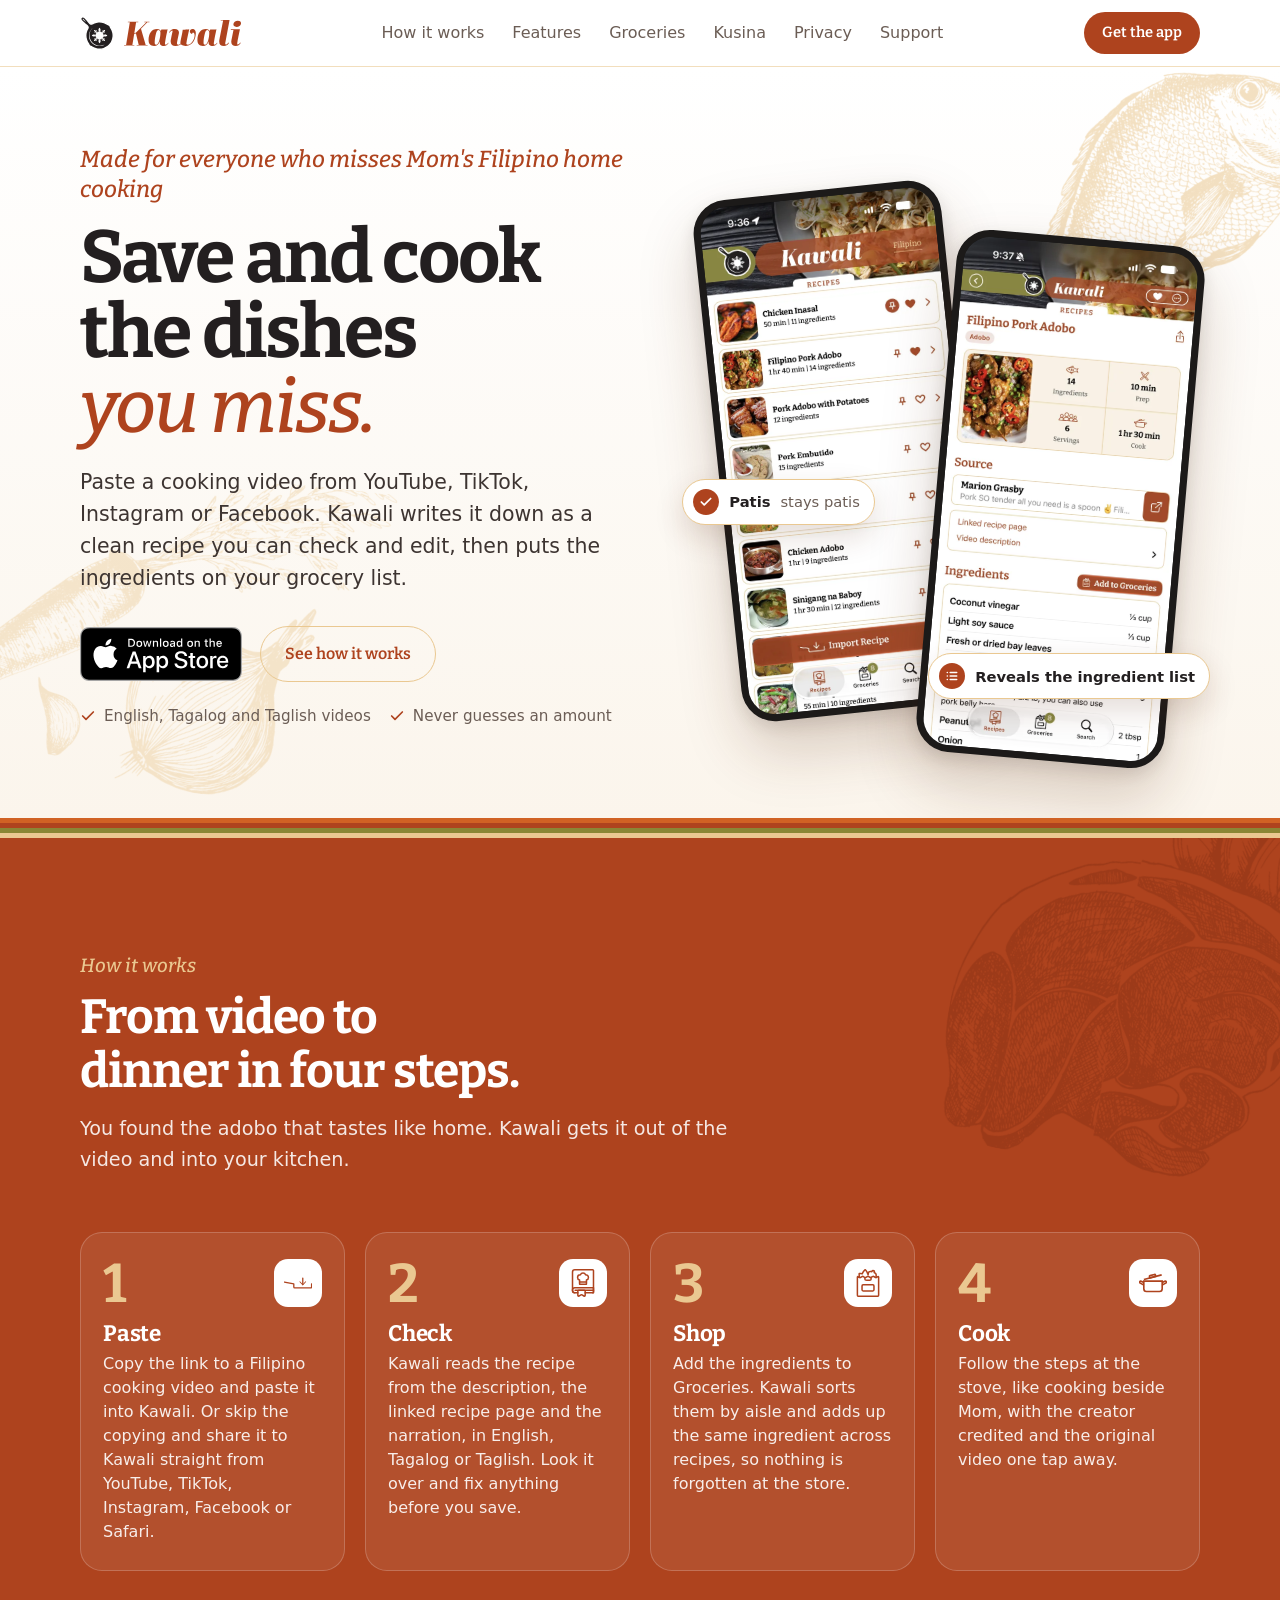
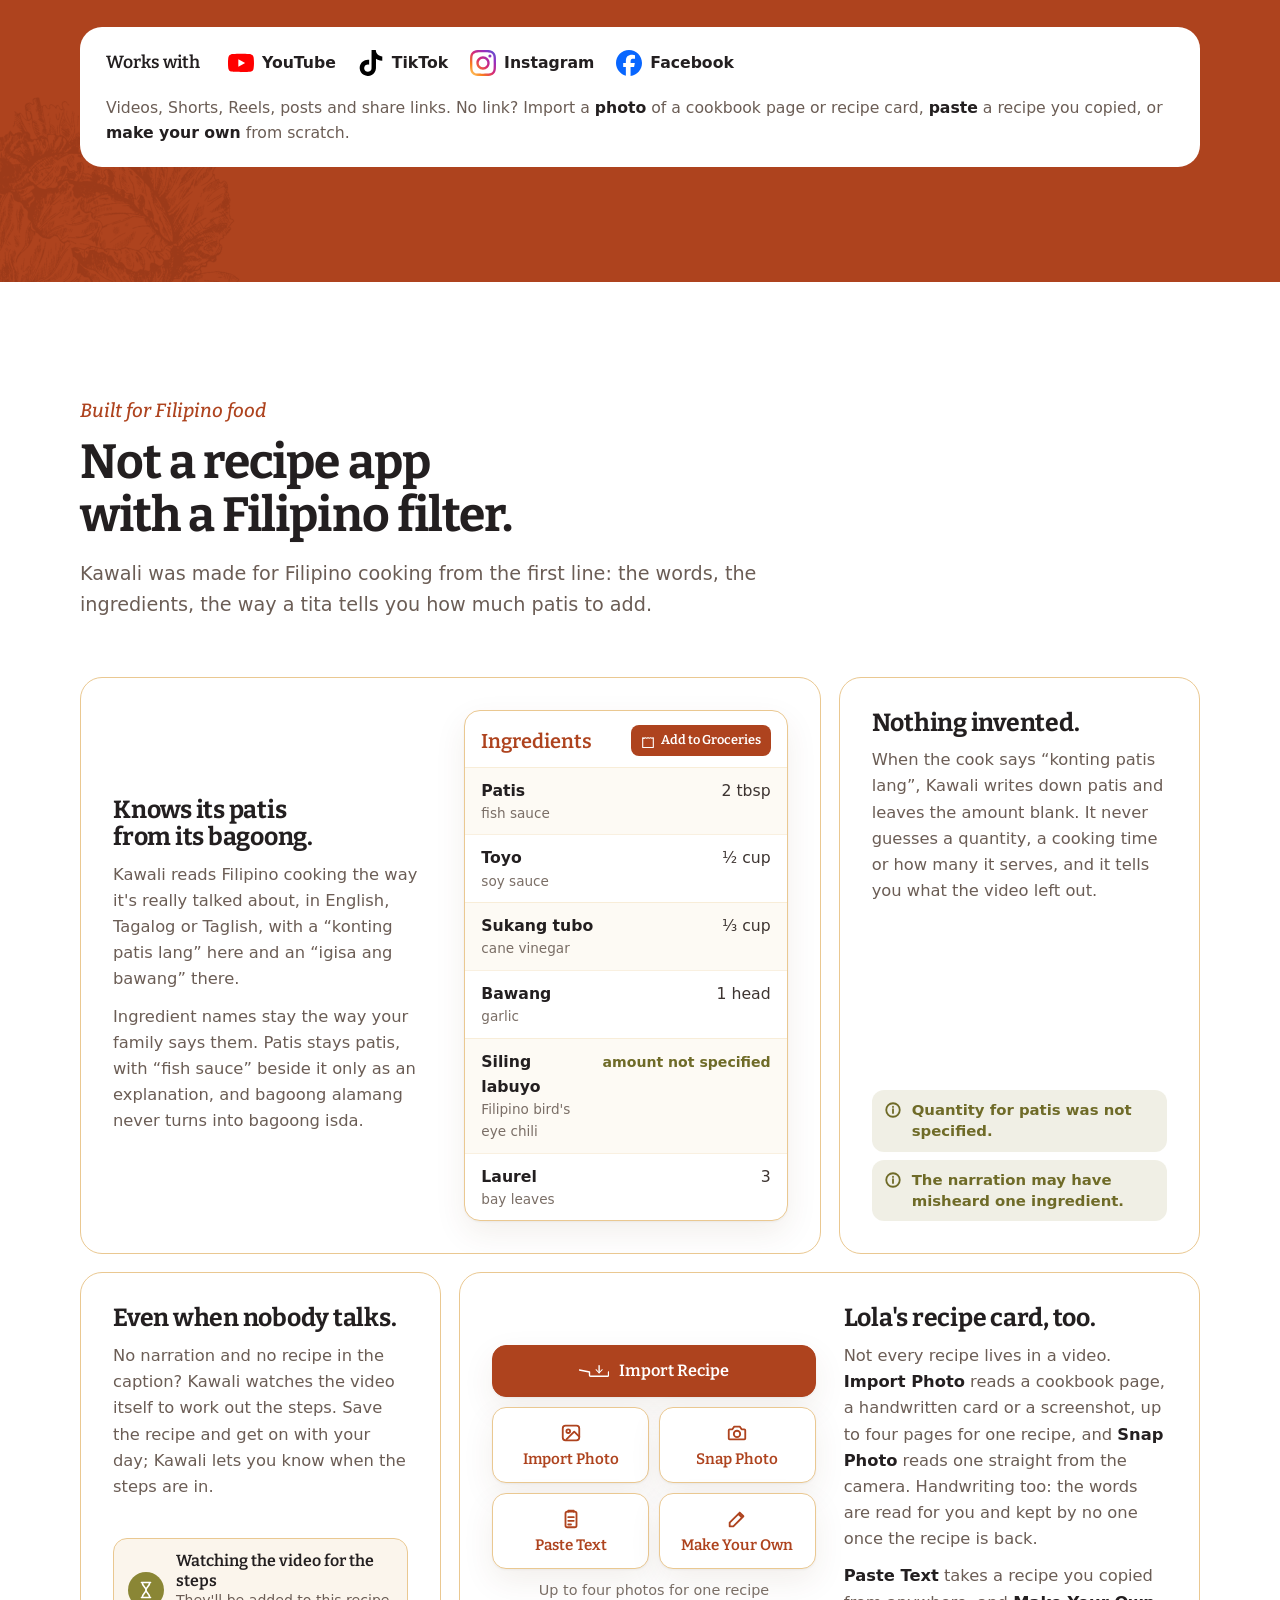
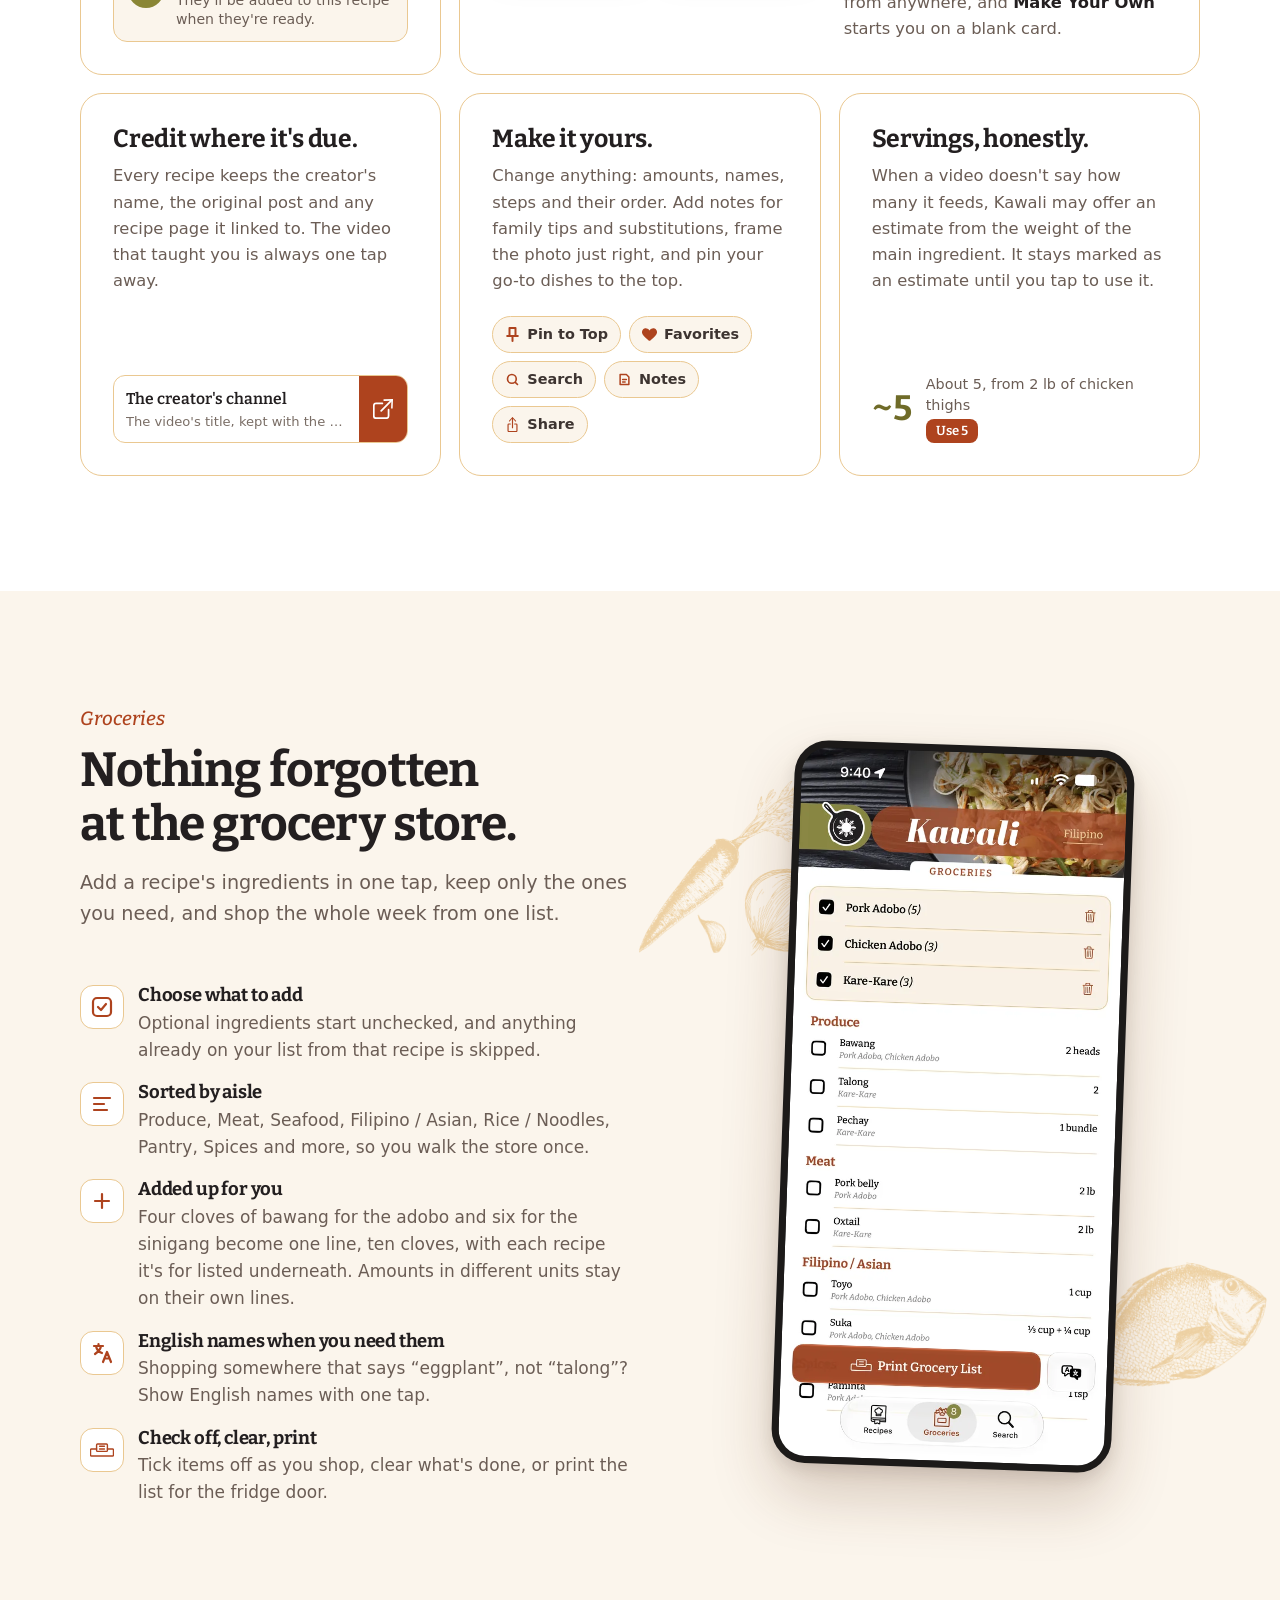
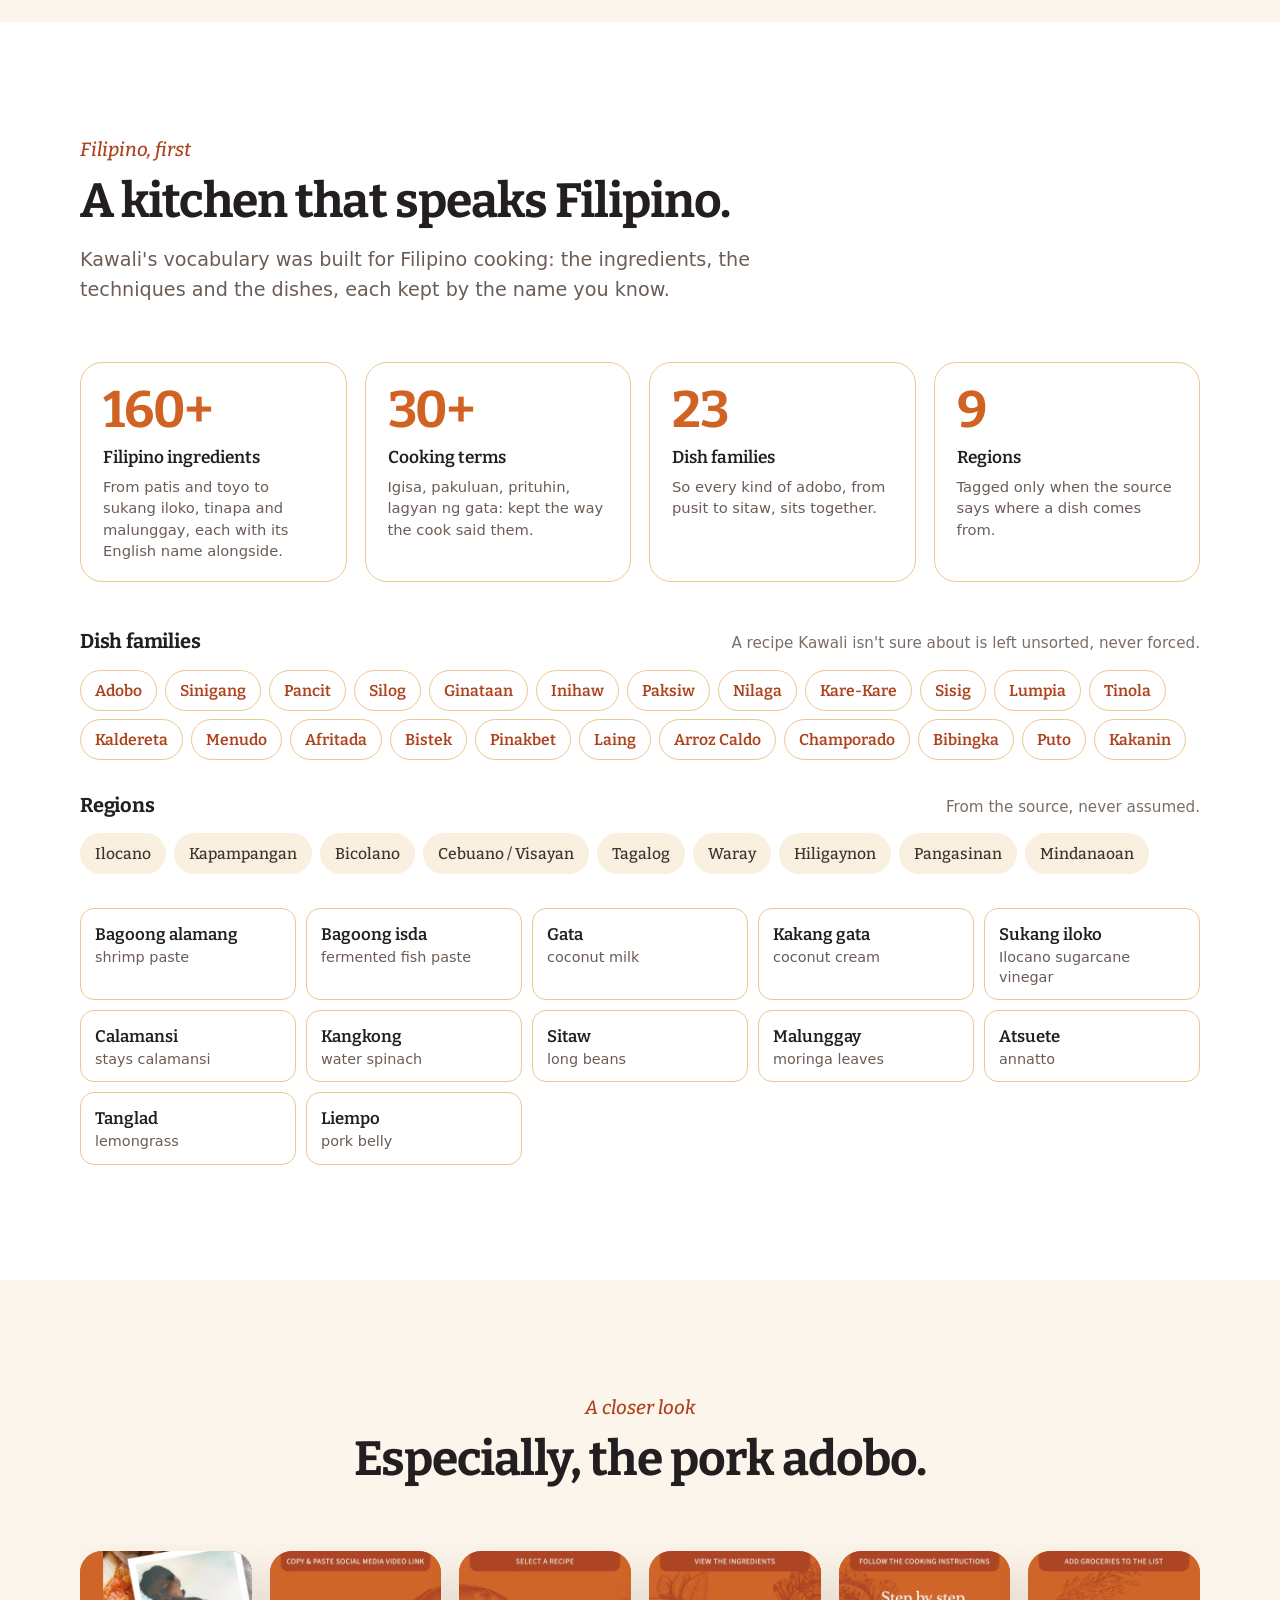
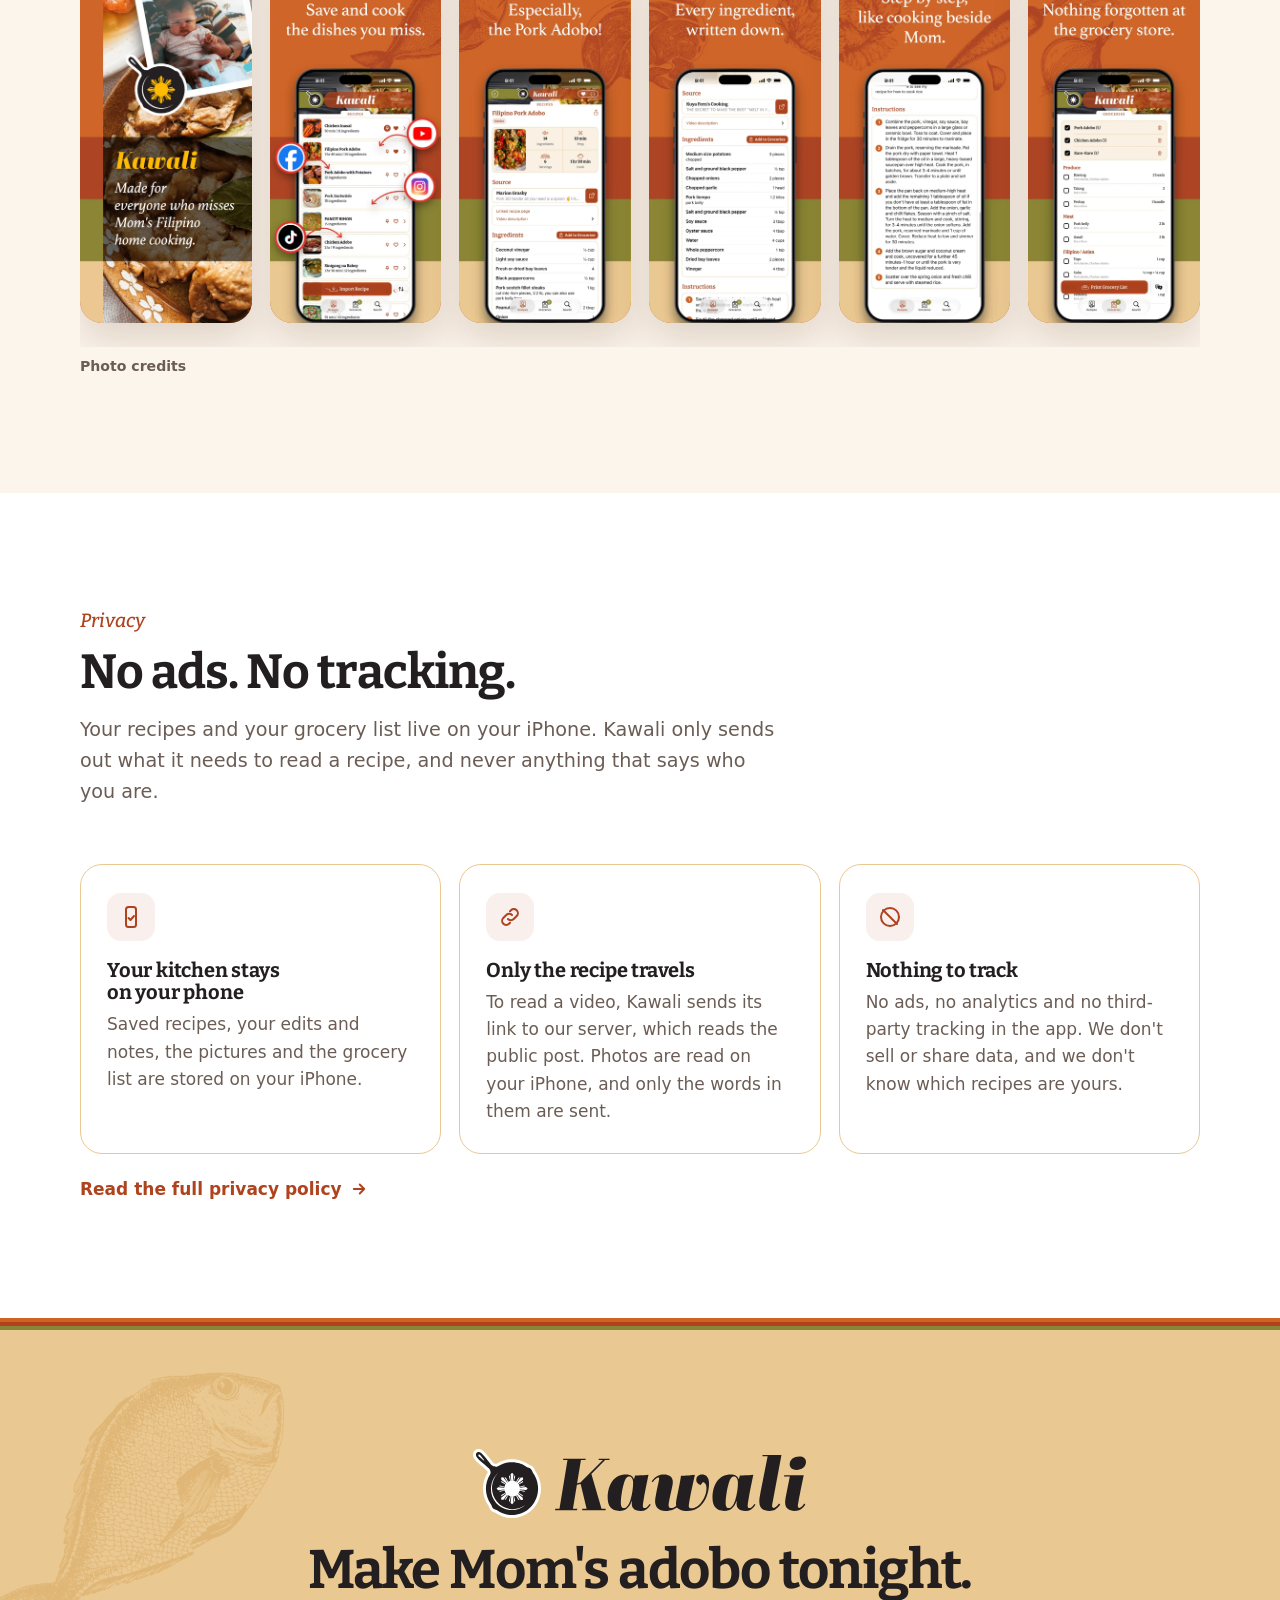
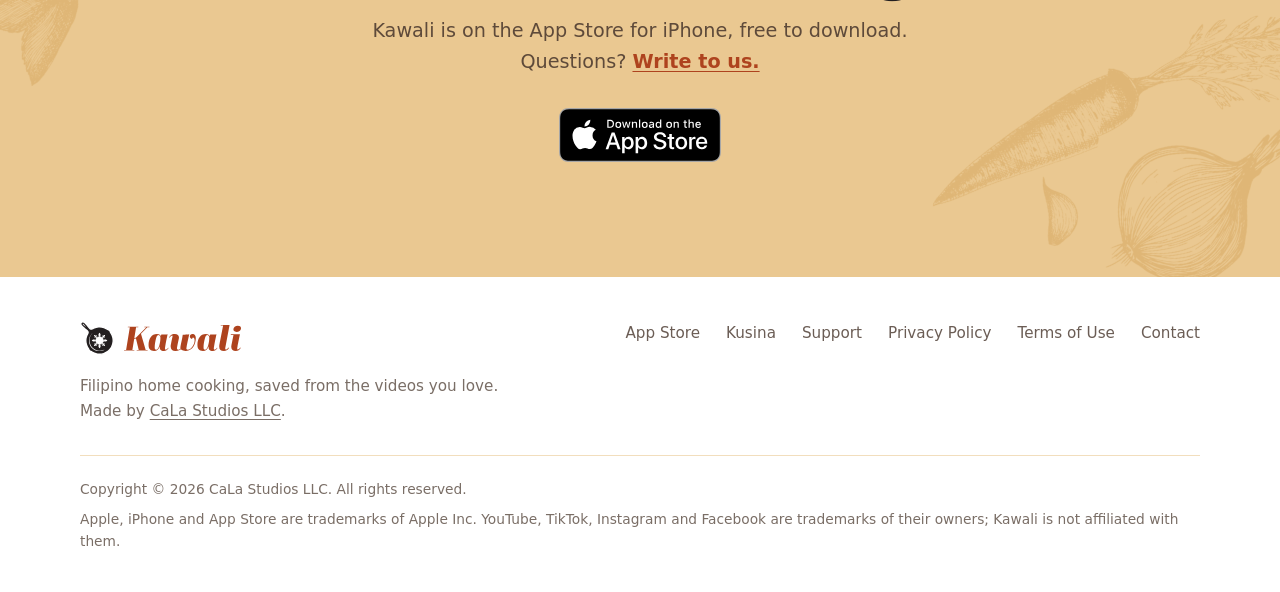
==== commit ee5ee3fc: "Say that recipe photos are read by Kawali's server, ahead of 1.0.1 Since Kawali 1.0.1 a photo of a r" ====
--- a/index.html
+++ b/index.html
@@ -222,7 +222,7 @@
           <article class="card span-4 card--split card--split-rev reveal">
             <div class="card-body">
               <h3>Lola's recipe card, too.</h3>
-              <p>Not every recipe lives in a video. <strong>Import Photo</strong> reads a cookbook page, a handwritten card or a screenshot, up to four pages for one recipe, and <strong>Snap Photo</strong> reads one straight from the camera. The words are read on your iPhone; the photo never leaves it.</p>
+              <p>Not every recipe lives in a video. <strong>Import Photo</strong> reads a cookbook page, a handwritten card or a screenshot, up to four pages for one recipe, and <strong>Snap Photo</strong> reads one straight from the camera. Handwriting too: the words are read for you and kept by no one once the recipe is back.</p>
               <p><strong>Paste Text</strong> takes a recipe you copied from anywhere, and <strong>Make Your Own</strong> starts you on a blank card.</p>
             </div>
             <div class="import-ways" aria-hidden="true">
